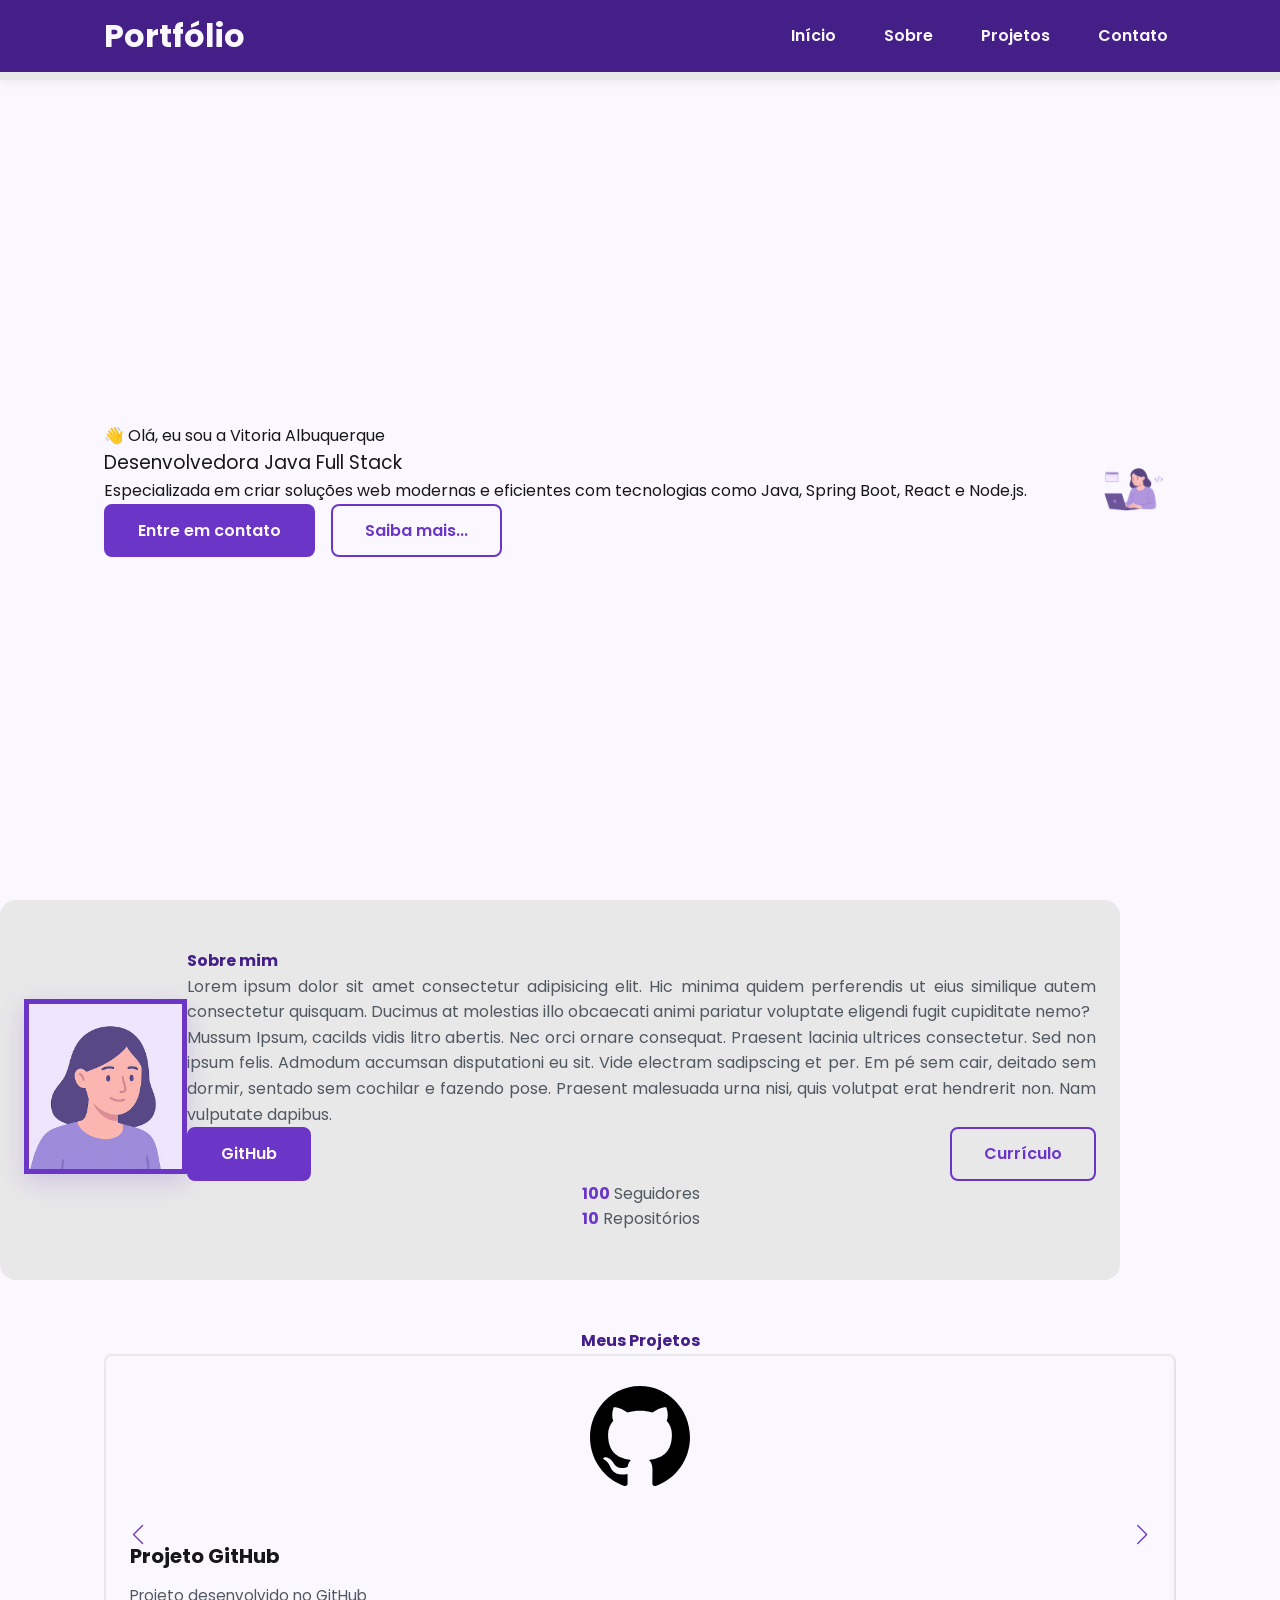
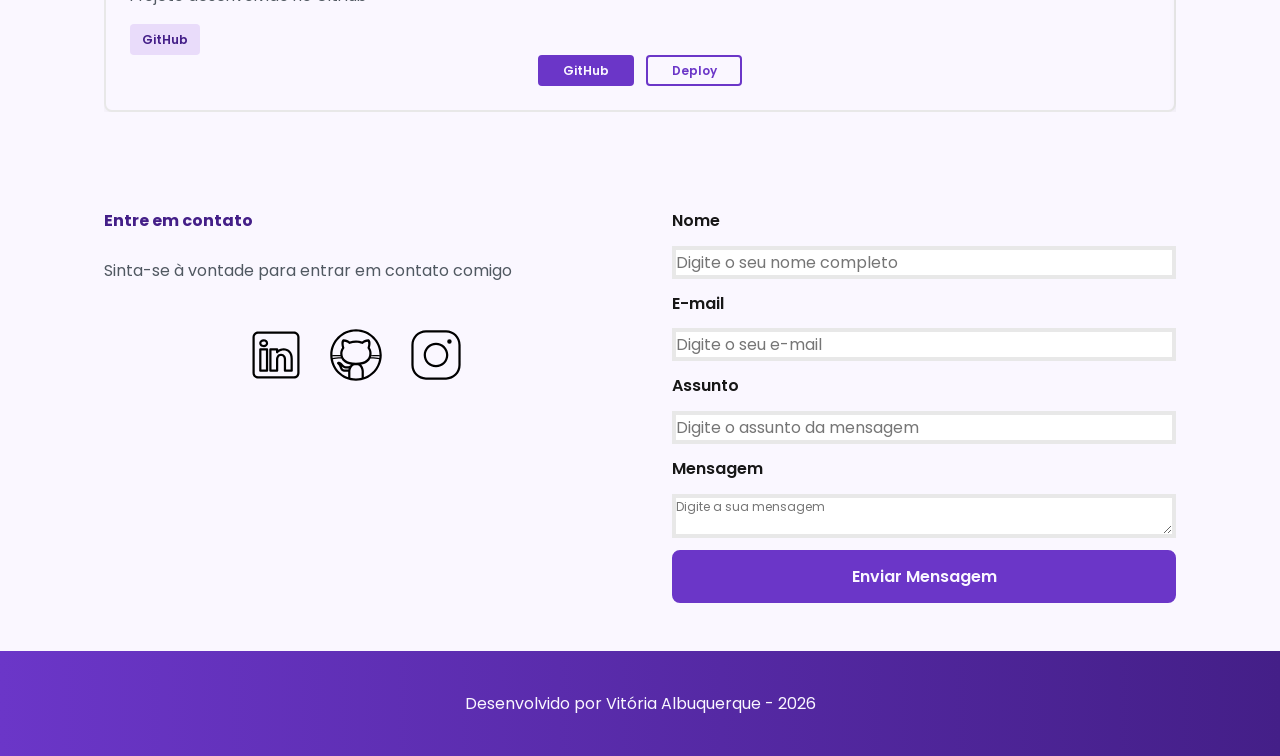
==== index.html @ df2fd528 "feat: estilização na pagina styles.css" ====
<!DOCTYPE html>
<html lang="pt-br">
<head>

<link rel="stylesheet" href="assets/css/styles.css">

<meta charset="UTF-8">
<meta name="viewport" content="width=device-width, initial-scale=1.0">

<meta name="author" content="Vitoria Albuquerque">
<meta name="description" content="Portfólio Pessoal de Vitoria Albuquerque, desenvolvedora Java Full Stack focada em construir soluções web modernas e eficientes. Conheça meus projetos e entre em contato.">
<meta name="robots" content="index, follow">

<!-- Fontes do Google - Poppins -->
<link rel="preconnect" href="https://fonts.googleapis.com">
<link rel="preconnect" href="https://fonts.gstatic.com" crossorigin>
<link href="https://fonts.googleapis.com/css2?family=Poppins:wght@400;500;600;700&display=swap" rel="stylesheet">

<!-- CSS do Swiper (Carrossel) -->
<link rel="stylesheet" href="https://cdn.jsdelivr.net/npm/swiper@11/swiper-bundle.min.css" />

<!-- Estilos CSS do Projeto -->
<link rel="stylesheet" href="./assets/css/styles.css">

<link rel="icon" type="image/svg+xml" href="./assets/img/favicon.svg">
<title>Portfólio da Vitoria</title>
</head>
<body>

<!-- Cabeçalho da página -->
<header class="menu-container">
<div class="menu-content">
<!-- Título do cabeçalho -->
<a href="index.html" id="titulo">Portfólio</a>

<!-- Menu de Navegação -->
<nav>
<ul class="menu-list">
<li><a href="#hero">Início</a></li>
<li><a href="#about">Sobre</a></li>
<li><a href="#projects">Projetos</a></li>
<li><a href="#contact">Contato</a></li>
</ul>
</nav>
</div>
</header>
<!-- Fontes do Google -->
<link rel="preconnect" href="https://fonts.googleapis.com">
<link rel="preconnect" href="https://fonts.gstatic.com" crossorigin>
<!-- Fonte do Google - Poppins -->
<link href="https://fonts.googleapis.com/css2?family=Poppins&display=swap" rel="stylesheet">
<!-- Seção principal da página -->
<main>

<!-- Seção Hero -->
<section id="hero" class="section-container hero-container">
<article>
<span>👋 Olá, eu sou a Vitoria Albuquerque</span>
<h1>Desenvolvedora Java Full Stack</h1>
<p>Especializada em criar soluções web modernas e eficientes com tecnologias como Java, Spring Boot, React e Node.js.</p>
<div class="buttons-container">
<a href="#contact" class="botao">Entre em contato</a>
<a href="#about" class="botao-outline">Saiba mais...</a>
</div>
</article>

<figure class="hero-image">
<img src="./assets/img/foto_dev_woman.svg" width="300px" alt="Foto do autor do site" class="float-animation">
</figure>
</section>

<!-- Seção Sobre mim -->
<section id="about" class="section-container about-container">
<figure class="about-image">
<img src="./assets/img/avatar_dev_woman.svg" width="300px" alt="Foto Perfil do autor do site">
</figure>

<article class="about-content">
<h2>Sobre mim</h2>
<p>
Lorem ipsum dolor sit amet consectetur adipisicing elit. Hic minima quidem perferendis
ut eius similique autem consectetur quisquam. Ducimus at molestias illo obcaecati animi pariatur
voluptate eligendi fugit cupiditate nemo?
</p>
<p>
Mussum Ipsum, cacilds vidis litro abertis. Nec orci ornare consequat. Praesent lacinia
ultrices consectetur. Sed non ipsum felis. Admodum accumsan disputationi eu sit.
Vide electram sadipscing et per. Em pé sem cair, deitado sem dormir,
sentado sem cochilar e fazendo pose. Praesent malesuada urna nisi,
quis volutpat erat hendrerit non. Nam vulputate dapibus.
</p>

<!-- Links (GitHub + Curriculo) e Dados do GitHub -->
<div class="about-buttons-data">
<div class="buttons-container">
<a href="https://github.com/vitoriaalbuquerqueee" target="_blank" class="botao">GitHub</a>
<a href="#" target="_blank" class="botao-outline">Currículo</a>
</div>

<div class="data-container">
<div class="data-item">
<span class="data-number">100</span>
<span class="data-label">Seguidores</span>
</div>
<div class="data-item">
<span class="data-number">10</span>
<span class="data-label">Repositórios</span>
</div>
</div>
</div>
</article>
</section>

<!-- Seção de Projetos -->
<section id="projects" class="section-container projects-container">
<h2>Meus Projetos</h2>

<!-- Swiper Container -->
<div class="swiper projects-swiper">
<div class="swiper-wrapper">

<!-- Card 1 -->
<div class="swiper-slide">
<article class="project-card">
<figure class="project-image">
<img src="./assets/icons/languages/github.svg" width="100px" alt="Ícone do GitHub">
</figure>

<div class="project-content">
<h3>Projeto GitHub</h3>
<p>Projeto desenvolvido no GitHub</p>

<div class="project-tags">
<span class="tag">GitHub</span>
</div>

<div class="project-buttons">
<a href="#" target="_blank" class="botao botao-sm">GitHub</a>
<a href="#" target="_blank" class="botao-outline botao-sm">Deploy</a>
</div>
</div>
</article>
</div>

<!-- Card 2 -->
<div class="swiper-slide">
<article class="project-card">
<figure class="project-image">
<img src="./assets/icons/languages/github.svg" width="100px" alt="Ícone do GitHub">
</figure>

<div class="project-content">
<h3>Projeto GitHub</h3>
<p>Projeto desenvolvido no GitHub</p>

<div class="project-tags">
<span class="tag">GitHub</span>
</div>

<div class="project-buttons">
<a href="#" target="_blank" class="botao botao-sm">GitHub</a>
<a href="#" target="_blank" class="botao-outline botao-sm">Deploy</a>
</div>
</div>
</article>
</div>

<!-- Card 3 -->
<div class="swiper-slide">
<article class="project-card">
<figure class="project-image">
<img src="./assets/icons/languages/github.svg" width="100px" alt="Ícone do GitHub">
</figure>

<div class="project-content">
<h3>Projeto GitHub</h3>
<p>Projeto desenvolvido no GitHub</p>

<div class="project-tags">
<span class="tag">GitHub</span>
</div>

<div class="project-buttons">
<a href="#" target="_blank" class="botao botao-sm">GitHub</a>
<a href="#" target="_blank" class="botao-outline botao-sm">Deploy</a>
</div>
</div>
</article>
</div>

</div>

<!-- Botões de Navegação do Swiper -->
<div class="swiper-button-next"></div>
<div class="swiper-button-prev"></div>

<!-- Paginação -->
<div class="swiper-pagination"></div>
</div>
</section>

<!-- Seção de Contatos -->
<section id="contact" class="section-container contact-container">
<article class="contact-info">
<h2>Entre em contato</h2>
<p>Sinta-se à vontade para entrar em contato comigo</p>

<!-- Links para as Redes Sociais -->
<div class="social-container">
<a href="https://linkedin.com/in/vitória-albuquerque" target="_blank" class="social-icon" aria-label="LinkedIn">
<img src="./assets/icons/social/linkedin.svg" alt="Link para o LinkedIn">
</a>
<a href="https://github.com/vitoriaalbuquerqueee" target="_blank" class="social-icon" aria-label="GitHub">
<img src="./assets/icons/social/github.svg" alt="Link para o GitHub">
</a>
<a href="https://instagram.com/vitoriaalbuqueerque" target="_blank" class="social-icon" aria-label="Instagram">
<img src="./assets/icons/social/instagram.svg" alt="Link para o Instagram">
</a>
</div>
</article>

<!-- Formulário de Contato -->
<form id="formulario">
<label for="nome">Nome</label>
<input id="nome" name="nome" type="text" placeholder="Digite o seu nome completo">
<span id="erro-nome"></span>

<label for="email">E-mail</label>
<input id="email" name="email" type="text" placeholder="Digite o seu e-mail">
<span id="erro-email"></span>

<label for="assunto">Assunto</label>
<input id="assunto" name="assunto" type="text" placeholder="Digite o assunto da mensagem">
<span id="erro-assunto"></span>

<label for="mensagem">Mensagem</label>
<textarea id="mensagem" name="mensagem" placeholder="Digite a sua mensagem"></textarea>
<span id="erro-mensagem"></span>

<button class="botao" type="submit">Enviar Mensagem</button>
</form>
</section>



</main>

<!-- Rodapé da página -->
<footer>
    <p>Desenvolvido por Vitória Albuquerque - 2026</p>
</footer>

<!-- JS do Swiper -->
<script src="https://cdn.jsdelivr.net/npm/swiper@11/swiper-bundle.min.js"></script>
<script src="./assets/js/script.js"></script>
</body>
</html>
---- assets/css/styles.css ----
* {
    margin: 0;
    padding: 0;
    box-sizing: border-box;
    font-family: 'Poppins', sans-serif;
    font-weight: 400;
    text-decoration: none;
    outline: none;
}

/* Variáveis Globais */
:root {
    /* Paleta de Cores - Purple */
    --purple-50: #f4eaff;
    --purple-100: #e9dcfa;
    --purple-200: #cdb3f0;
    --purple-300: #b186e5;
    --purple-400: #9460db;
    --purple-500: #6b36c8;
    --purple-600: #5b2ca0;
    --purple-700: #4c2177;
    --purple-800: #441f88;
    --purple-900: #2a0e4d;
    --purple-950: #1a0730;

    /* Cores Neutras */
    --gray-200: #e8e8e8;
    --gray-400: #505861;
    --black: #171717;
    --white: #FAF7FF;

    /* Cores de Estado */
    --error: #e63946;

    /* Sombras */
    --shadow-sm: 0 0.25rem 0.5rem rgba(0, 0, 0, 0.05);
    --shadow-md: 0 0.25rem 0.75rem rgba(107, 54, 200, 0.3);
    --shadow-lg: 0 0.5rem 1.5rem rgba(107, 54, 200, 0.2);

    /* Espaçamentos */
    --spacing-xs: 0.5rem;
    --spacing-sm: 1rem;
    --spacing-md: 1.5rem;
    --spacing-lg: 2rem;
    --spacing-xl: 3rem;
    --spacing-2xl: 4rem;

    /* Tamanhos de Fonte */
    --text-sm: 0.75rem;
    --text-base: 1rem;
    --text-lg: 1.25rem;
    --text-xl: 1.5rem;
    --text-2xl: 2rem;
    --text-3xl: 2.5rem;

    /* Border Radius */
    --radius-sm: 0.25rem;
    --radius-md: 0.5rem;
    --radius-lg: 1rem;
    --radius-xl: 2rem;
    --radius-full: 50%;

    /* Animação Padrão */
    --transition-default: all 0.3s ease;
}

html {
    scroll-behavior: smooth;
}

body {
    display: flex;
    flex-direction: column;
    min-height: 100vh;
    background-color: var(--white);
    line-height: 1.6;
    color: var(--black);
}

main {
    flex: 1;
}

/* Seções - Base Comum */
.section-container {
    max-width: 70rem;
    margin: 0 auto;
    padding: var(--spacing-xl) var(--spacing-md);
    scroll-margin-top: 6rem;
}

/* Botões */
.buttons-container {
    display: flex;
    gap: var(--spacing-sm);
}

.botao,
.botao-outline {
    display: inline-block;
    padding: 0.75rem 2rem;
    border: 0.15rem solid transparent;
    border-radius: var(--radius-md);
    font-size: var(--text-base);
    font-weight: 600;
    text-align: center;
    cursor: pointer;
    transition: var(--transition-default);
}

.botao {
    border-color: var(--purple-500);
    background-color: var(--purple-500);
    color: var(--white);
}

.botao:hover {
    border-color: var(--purple-800);
    background-color: var(--purple-800);
    box-shadow: var(--shadow-md);
    transform: translateY(-0.25rem);
}

.botao-outline {
    border-color: var(--purple-500);
    background-color: transparent;
    color: var(--purple-500);
}

.botao-outline:hover {
    border-color: var(--purple-500);
    background-color: var(--purple-500);
    color: var(--white);
    transform: translateY(-0.25rem);
}

/* Botões pequenos - Card Projetos */
.botao.botao-sm,
.botao-outline.botao-sm {
    min-width: 6rem;
    padding: 0.25rem var(--spacing-sm);
    border-width: 0.125rem;
    border-radius: 0.25rem;
    font-size: var(--text-sm);
}

/* Seção Header - Cabeçalho e Menu */
header {
    position: sticky;
    top: 0;
    z-index: 1000;
    width: 100%;
    height: 5rem;
    border-bottom: var(--spacing-xs) solid var(--gray-200);
    box-shadow: var(--shadow-sm);
    background-color: var(--purple-800);
}

header a {
    font-weight: 600;
    color: var(--white);
    transition: color 0.3s ease;
}

header a:hover {
    color: var(--purple-100);
}

#titulo {
    font-size: var(--text-2xl);
    font-weight: 700;
}

.menu-content {
    display: flex;
    justify-content: space-between;
    align-items: center;
    max-width: 70rem;
    height: 100%;
    margin: 0 auto;
    padding: 0 var(--spacing-md);
}
.menu-list {
  display: flex;
   gap: var(--spacing-lg);
   list-style: none;

}
 
.menu-list li a {
    padding: var(--spacing-xs);
}

.hero-container {
   display: flex;
   align-items: center;
   gap: var(--spacing-2xl);
   min-height: calc(100vh - 5rem);
}

.hero-content span {
font-size: var(--text-x1);
font-weight: 700;

}

hero-content h1 {
    font-size: var(--text-3xl);
    font-weight: 700;
   
}
 
.hero-content p,
.about-content p,
.contact-info p {
    font-size: var(--text-base);
    color: var(--gray-400);
} 
    
.hero-image {
   display: flex;
   flex: 1;
   justify-content: center;

}

.hero-image img {
   width: 100%;
    max-width: 100%;
    border-radius: var(--radius-x1);
   
}  

/* Animacao Flutuante */
@keyframes float {
    0% {
        transform: translateY(0);
    }
    50% {
        transform: translateY(-1.25rem);
    }
    100% {
        transform: translateY(0);
    }
}
.about-container {
   display: flex;
   align-items: center;
   gap: var(--spacing-2x1) auto;
   margin: var(--spacing-2x1) auto;
   border-radius: var(--radius-lg);
   background-color: var(--gray-200);

}
.about-image img {
    width: 100%;
    border: 0.35rem solid var(--purple-500);
    border-radius: var(radius-full);
    box-shadow: var(--shadow-lg)

}
.about-content h2,
.projects-container h2,
.contact-info h2{
    margin-bottom: var(--spancing-md);
    font-size: var(--tyext-3x1);
    font-weight: 700;
    color: var(--purple-800);
}

.about-content p {
    margin-bottom: var(--spacinc-sm);
    text-align: justify;
}

.about-buttons-data .botao {
    margin-right: auto;

}

.data-container {
    display: flex;
    flex-direction: column;
    align-items: center;
}

.data-number {
    font-size: var(--text-x1);
    font-weight: 700;
    text-align: center;
    color: var(--purple-500);

}

.data-label {
    font-size: var(--text-base);
    text-align: center;
    color: var(--gray-400);

}


.float {
    animation: float 3s ease-in-out infinite;
}

.projects-container {
scroll-margin-top: 3rem;
margin-top: var(--spacing-2xl) auto;
text-align: center;

}

.projects-swiper {
  position: relative;
  width: 100%;
  padding: var(--spacing-sm) var(--spacing-x1);
  overflow: hidden;
}

.project-card {
   display: flex;
   flex-direction: column;
   width: 100%;
   height: 100%;
   border: 0.15rem solid var(--gray-200);
   border-radius: var(--radius-md);
   background-color: var(--white);
   box-shadow: var(--shadow-sm);
   overflow: hidden;
   transition: var(--transition-default);

}

.project-card:hover {
   box-shadow: var(--shadow-lg);
}

.project-image {
   display: flex;
   align-items: center;
   justify-content: center;
   width: 100%;
   height: 10rem;
   background-color: linear-gradient(135deg, var(--purple-50) 0%, var(--purple-400));

}


project-image img {
   width: 75%;
   height: 75%;
   max-width: 7rem;
   max-height: 7rem;
   object-fit: contain;
   transition: transform 0.3s ease;

}

.project-content {
   display: flex;
   flex: 1;
   flex-direction: column;
   padding: var(--spacing-md);
   text-align: left;

}

.project-content h3 {
  margin-bottom: 0.75rem;
  font-size: var(--text-lg);
  font-weight: 700;
}

.project-content p {
   flex: 1;
  margin-bottom: var(--spacing-sm);
  font-size: 0.95rem;
  color: var(--gray-400);
}

.project-tags {
   display: flex;
   flex-wrap: wrap;  
   gap: var(--spacing-xs);

}

.tag {
   padding: 0.375rem 0.75rem;
   border-radius: var(--radius-sm);
   background-color: var(--purple-100);
   font-size: var(--text-sm);
   font-weight: 600;
   color: var(--purple-800);
}

.project-buttons {
   display: flex;
   justify-content: center;
   align-items: center;
   gap: 0.75rem;
   margin-top: var (--spacing-sm);

}

.contact-container {
   display: grid;
   grid-template-columns: 1fr 1fr;
   gap: var(--spacing-2xl);
}
.contact-info h2 {
   margin-bottom: var(--spacing-md);
}
.contact-info p {
   margin-bottom: var(--spacing-lg);
}
 
.swiper-wrapper {
    align-items: stretch;

}
.swiper-slide {
    display: flex;
    height: auto;
}

/* Botoes Do Swiper (Navegacao) */
.swiper-button-next,
.swiper-button-prev {
    width: 3rem;
    height: 3rem;
}

.swiper-button-next:after,
.swiper-button-prev:after {
    font-size: var(--text-lg);
    color: var(--purple-500);

}

.swiper-button-next:houver:after,
.swiper-button-prev:after {
    color: var(--purple-800);

}

/* Indicadores de paginacao */
.swiper-pagination-bullet-active {
    width: var(--spacing-lg);
    border-radius: var(--radius-sm);
    background-color: var(--purple-500);
}

.social-container {
   display: flex;
   justify-content: center;
   gap: var(--spacing-x1);

}

.social-icon {
   width: 5rem;
   height: 5rem;
   padding: 0.75rem;
   border-radius: var(--radius-md);
   transition: var(--transition-default);
}
.social-icon img {
   width: 100%;
   filter: brightness(0) saturate(100%);
   transition: filter 0.3s ease;
}
.social-icon:hover img {
   filter: brightness(0)
           saturate(100%)
           invert(42%)
           sepia(93%)
           saturate(1352%)
           hue-rotate(243deg)
           brightness(79%)
           contrast(91%)
}

/* Formulario */
 form {
   display: flex;
   flex-direction: column;
   gap: 0.75rem;
}


 form label {
   font-size: var(--text-base);
   font-weight: 600;


   }

 form input,
 form textarea{
   width: 100%;
   padding: 0.5rem var (--spacinc-sm);
   border: 0.25rem solid var(--gray-200);
   border-radius: var(var(--radius-md));
   font-family: inherit;
   font-size: var(--text-base);
   transition: border-color 0.3s ease;
 }

 form input:focus,
 form textarea:focus {
    border-color: var(--purple-500);
    outline: none;

 }

 form textarea {
    min-height: -0.75rem;
    font-size: var(--text-sm);
    color: var(--error);
   
 }
 form span {
    margin-top: -0.75rem;
    font-size: var(--text-sm);
    color: var(--error);

 }

 footer {
    padding: 2.5rem;
    background: linear-gradient(to right, var(--purple-500), var(--purple-800));
    font-weight: 600;
    text-align: center;
    color: var(--white);
 }
---- assets/css/styles.css ----
* {
    margin: 0;
    padding: 0;
    box-sizing: border-box;
    font-family: 'Poppins', sans-serif;
    font-weight: 400;
    text-decoration: none;
    outline: none;
}

/* Variáveis Globais */
:root {
    /* Paleta de Cores - Purple */
    --purple-50: #f4eaff;
    --purple-100: #e9dcfa;
    --purple-200: #cdb3f0;
    --purple-300: #b186e5;
    --purple-400: #9460db;
    --purple-500: #6b36c8;
    --purple-600: #5b2ca0;
    --purple-700: #4c2177;
    --purple-800: #441f88;
    --purple-900: #2a0e4d;
    --purple-950: #1a0730;

    /* Cores Neutras */
    --gray-200: #e8e8e8;
    --gray-400: #505861;
    --black: #171717;
    --white: #FAF7FF;

    /* Cores de Estado */
    --error: #e63946;

    /* Sombras */
    --shadow-sm: 0 0.25rem 0.5rem rgba(0, 0, 0, 0.05);
    --shadow-md: 0 0.25rem 0.75rem rgba(107, 54, 200, 0.3);
    --shadow-lg: 0 0.5rem 1.5rem rgba(107, 54, 200, 0.2);

    /* Espaçamentos */
    --spacing-xs: 0.5rem;
    --spacing-sm: 1rem;
    --spacing-md: 1.5rem;
    --spacing-lg: 2rem;
    --spacing-xl: 3rem;
    --spacing-2xl: 4rem;

    /* Tamanhos de Fonte */
    --text-sm: 0.75rem;
    --text-base: 1rem;
    --text-lg: 1.25rem;
    --text-xl: 1.5rem;
    --text-2xl: 2rem;
    --text-3xl: 2.5rem;

    /* Border Radius */
    --radius-sm: 0.25rem;
    --radius-md: 0.5rem;
    --radius-lg: 1rem;
    --radius-xl: 2rem;
    --radius-full: 50%;

    /* Animação Padrão */
    --transition-default: all 0.3s ease;
}

html {
    scroll-behavior: smooth;
}

body {
    display: flex;
    flex-direction: column;
    min-height: 100vh;
    background-color: var(--white);
    line-height: 1.6;
    color: var(--black);
}

main {
    flex: 1;
}

/* Seções - Base Comum */
.section-container {
    max-width: 70rem;
    margin: 0 auto;
    padding: var(--spacing-xl) var(--spacing-md);
    scroll-margin-top: 6rem;
}

/* Botões */
.buttons-container {
    display: flex;
    gap: var(--spacing-sm);
}

.botao,
.botao-outline {
    display: inline-block;
    padding: 0.75rem 2rem;
    border: 0.15rem solid transparent;
    border-radius: var(--radius-md);
    font-size: var(--text-base);
    font-weight: 600;
    text-align: center;
    cursor: pointer;
    transition: var(--transition-default);
}

.botao {
    border-color: var(--purple-500);
    background-color: var(--purple-500);
    color: var(--white);
}

.botao:hover {
    border-color: var(--purple-800);
    background-color: var(--purple-800);
    box-shadow: var(--shadow-md);
    transform: translateY(-0.25rem);
}

.botao-outline {
    border-color: var(--purple-500);
    background-color: transparent;
    color: var(--purple-500);
}

.botao-outline:hover {
    border-color: var(--purple-500);
    background-color: var(--purple-500);
    color: var(--white);
    transform: translateY(-0.25rem);
}

/* Botões pequenos - Card Projetos */
.botao.botao-sm,
.botao-outline.botao-sm {
    min-width: 6rem;
    padding: 0.25rem var(--spacing-sm);
    border-width: 0.125rem;
    border-radius: 0.25rem;
    font-size: var(--text-sm);
}

/* Seção Header - Cabeçalho e Menu */
header {
    position: sticky;
    top: 0;
    z-index: 1000;
    width: 100%;
    height: 5rem;
    border-bottom: var(--spacing-xs) solid var(--gray-200);
    box-shadow: var(--shadow-sm);
    background-color: var(--purple-800);
}

header a {
    font-weight: 600;
    color: var(--white);
    transition: color 0.3s ease;
}

header a:hover {
    color: var(--purple-100);
}

#titulo {
    font-size: var(--text-2xl);
    font-weight: 700;
}

.menu-content {
    display: flex;
    justify-content: space-between;
    align-items: center;
    max-width: 70rem;
    height: 100%;
    margin: 0 auto;
    padding: 0 var(--spacing-md);
}
.menu-list {
  display: flex;
   gap: var(--spacing-lg);
   list-style: none;

}
 
.menu-list li a {
    padding: var(--spacing-xs);
}

.hero-container {
   display: flex;
   align-items: center;
   gap: var(--spacing-2xl);
   min-height: calc(100vh - 5rem);
}

.hero-content span {
font-size: var(--text-x1);
font-weight: 700;

}

hero-content h1 {
    font-size: var(--text-3xl);
    font-weight: 700;
   
}
 
.hero-content p,
.about-content p,
.contact-info p {
    font-size: var(--text-base);
    color: var(--gray-400);
} 
    
.hero-image {
   display: flex;
   flex: 1;
   justify-content: center;

}

.hero-image img {
   width: 100%;
    max-width: 100%;
    border-radius: var(--radius-x1);
   
}  

/* Animacao Flutuante */
@keyframes float {
    0% {
        transform: translateY(0);
    }
    50% {
        transform: translateY(-1.25rem);
    }
    100% {
        transform: translateY(0);
    }
}
.about-container {
   display: flex;
   align-items: center;
   gap: var(--spacing-2x1) auto;
   margin: var(--spacing-2x1) auto;
   border-radius: var(--radius-lg);
   background-color: var(--gray-200);

}
.about-image img {
    width: 100%;
    border: 0.35rem solid var(--purple-500);
    border-radius: var(radius-full);
    box-shadow: var(--shadow-lg)

}
.about-content h2,
.projects-container h2,
.contact-info h2{
    margin-bottom: var(--spancing-md);
    font-size: var(--tyext-3x1);
    font-weight: 700;
    color: var(--purple-800);
}

.about-content p {
    margin-bottom: var(--spacinc-sm);
    text-align: justify;
}

.about-buttons-data .botao {
    margin-right: auto;

}

.data-container {
    display: flex;
    flex-direction: column;
    align-items: center;
}

.data-number {
    font-size: var(--text-x1);
    font-weight: 700;
    text-align: center;
    color: var(--purple-500);

}

.data-label {
    font-size: var(--text-base);
    text-align: center;
    color: var(--gray-400);

}


.float {
    animation: float 3s ease-in-out infinite;
}

.projects-container {
scroll-margin-top: 3rem;
margin-top: var(--spacing-2xl) auto;
text-align: center;

}

.projects-swiper {
  position: relative;
  width: 100%;
  padding: var(--spacing-sm) var(--spacing-x1);
  overflow: hidden;
}

.project-card {
   display: flex;
   flex-direction: column;
   width: 100%;
   height: 100%;
   border: 0.15rem solid var(--gray-200);
   border-radius: var(--radius-md);
   background-color: var(--white);
   box-shadow: var(--shadow-sm);
   overflow: hidden;
   transition: var(--transition-default);

}

.project-card:hover {
   box-shadow: var(--shadow-lg);
}

.project-image {
   display: flex;
   align-items: center;
   justify-content: center;
   width: 100%;
   height: 10rem;
   background-color: linear-gradient(135deg, var(--purple-50) 0%, var(--purple-400));

}


project-image img {
   width: 75%;
   height: 75%;
   max-width: 7rem;
   max-height: 7rem;
   object-fit: contain;
   transition: transform 0.3s ease;

}

.project-content {
   display: flex;
   flex: 1;
   flex-direction: column;
   padding: var(--spacing-md);
   text-align: left;

}

.project-content h3 {
  margin-bottom: 0.75rem;
  font-size: var(--text-lg);
  font-weight: 700;
}

.project-content p {
   flex: 1;
  margin-bottom: var(--spacing-sm);
  font-size: 0.95rem;
  color: var(--gray-400);
}

.project-tags {
   display: flex;
   flex-wrap: wrap;  
   gap: var(--spacing-xs);

}

.tag {
   padding: 0.375rem 0.75rem;
   border-radius: var(--radius-sm);
   background-color: var(--purple-100);
   font-size: var(--text-sm);
   font-weight: 600;
   color: var(--purple-800);
}

.project-buttons {
   display: flex;
   justify-content: center;
   align-items: center;
   gap: 0.75rem;
   margin-top: var (--spacing-sm);

}

.contact-container {
   display: grid;
   grid-template-columns: 1fr 1fr;
   gap: var(--spacing-2xl);
}
.contact-info h2 {
   margin-bottom: var(--spacing-md);
}
.contact-info p {
   margin-bottom: var(--spacing-lg);
}
 
.swiper-wrapper {
    align-items: stretch;

}
.swiper-slide {
    display: flex;
    height: auto;
}

/* Botoes Do Swiper (Navegacao) */
.swiper-button-next,
.swiper-button-prev {
    width: 3rem;
    height: 3rem;
}

.swiper-button-next:after,
.swiper-button-prev:after {
    font-size: var(--text-lg);
    color: var(--purple-500);

}

.swiper-button-next:houver:after,
.swiper-button-prev:after {
    color: var(--purple-800);

}

/* Indicadores de paginacao */
.swiper-pagination-bullet-active {
    width: var(--spacing-lg);
    border-radius: var(--radius-sm);
    background-color: var(--purple-500);
}

.social-container {
   display: flex;
   justify-content: center;
   gap: var(--spacing-x1);

}

.social-icon {
   width: 5rem;
   height: 5rem;
   padding: 0.75rem;
   border-radius: var(--radius-md);
   transition: var(--transition-default);
}
.social-icon img {
   width: 100%;
   filter: brightness(0) saturate(100%);
   transition: filter 0.3s ease;
}
.social-icon:hover img {
   filter: brightness(0)
           saturate(100%)
           invert(42%)
           sepia(93%)
           saturate(1352%)
           hue-rotate(243deg)
           brightness(79%)
           contrast(91%)
}

/* Formulario */
 form {
   display: flex;
   flex-direction: column;
   gap: 0.75rem;
}


 form label {
   font-size: var(--text-base);
   font-weight: 600;


   }

 form input,
 form textarea{
   width: 100%;
   padding: 0.5rem var (--spacinc-sm);
   border: 0.25rem solid var(--gray-200);
   border-radius: var(var(--radius-md));
   font-family: inherit;
   font-size: var(--text-base);
   transition: border-color 0.3s ease;
 }

 form input:focus,
 form textarea:focus {
    border-color: var(--purple-500);
    outline: none;

 }

 form textarea {
    min-height: -0.75rem;
    font-size: var(--text-sm);
    color: var(--error);
   
 }
 form span {
    margin-top: -0.75rem;
    font-size: var(--text-sm);
    color: var(--error);

 }

 footer {
    padding: 2.5rem;
    background: linear-gradient(to right, var(--purple-500), var(--purple-800));
    font-weight: 600;
    text-align: center;
    color: var(--white);
 }
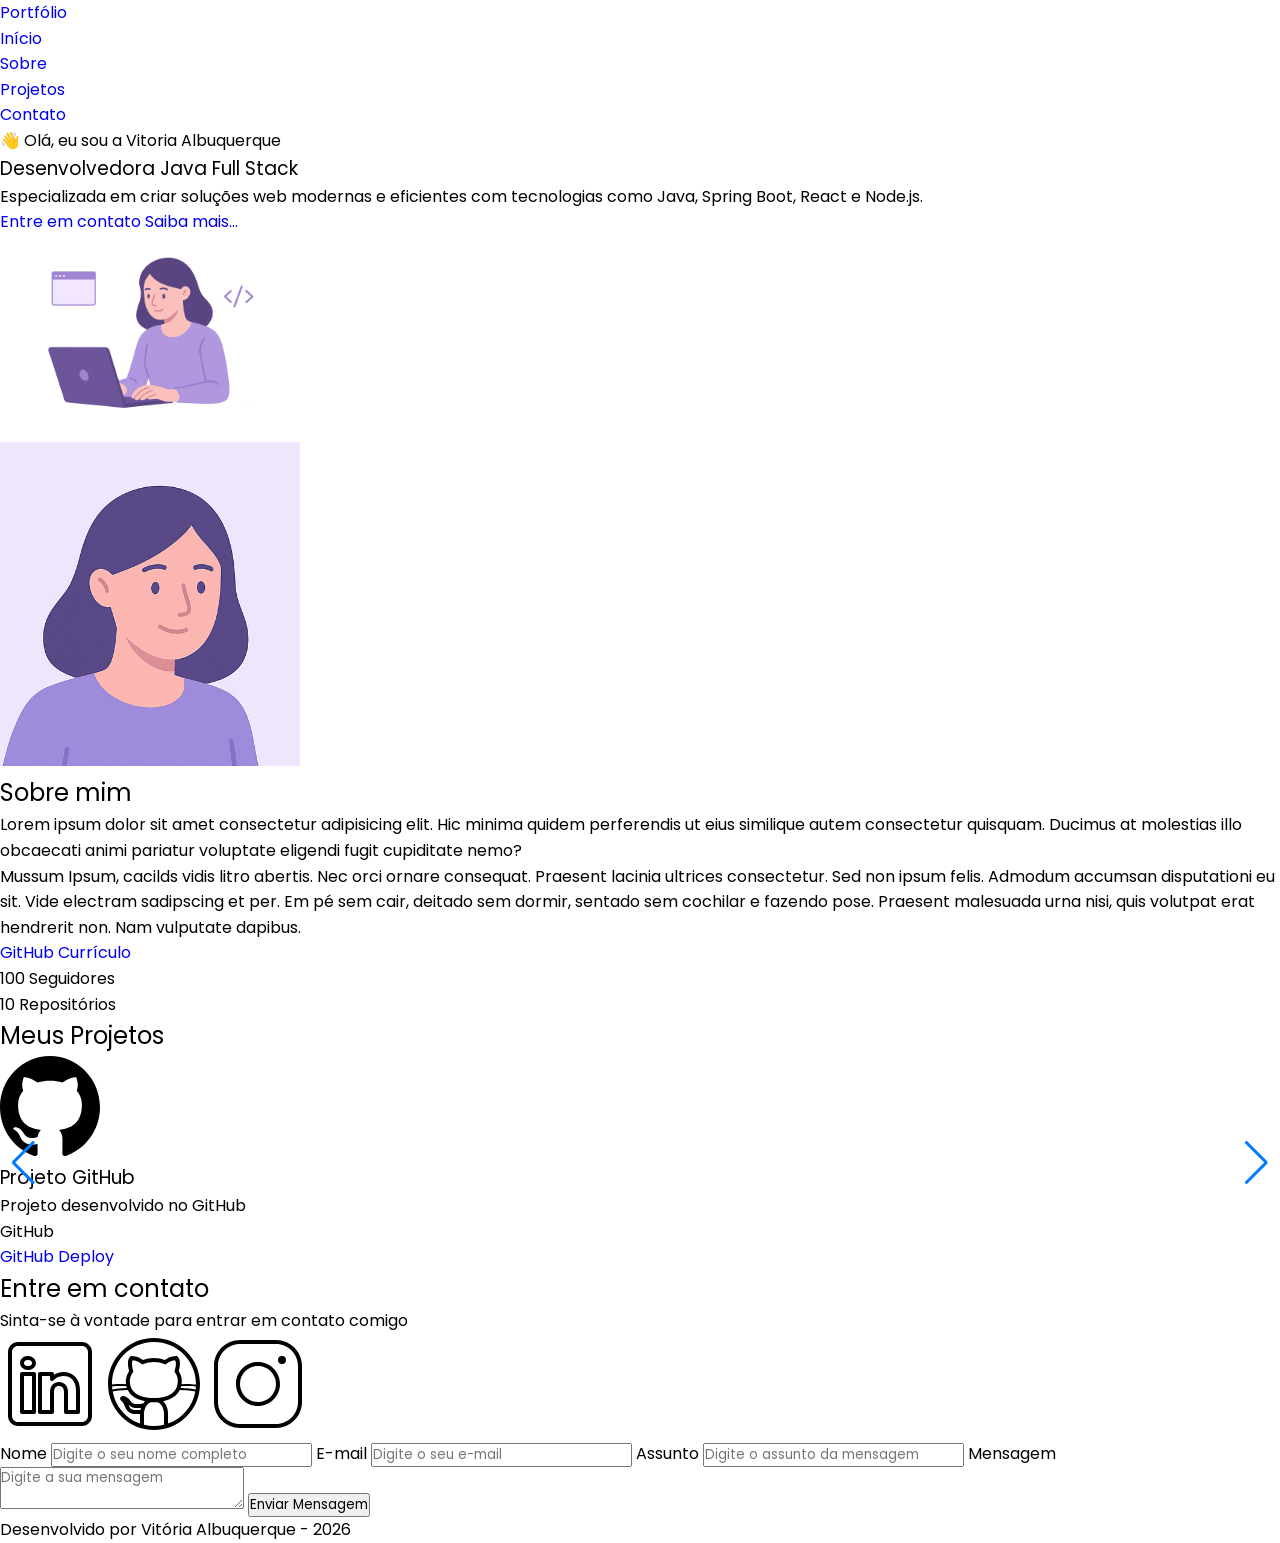
==== commit 6f60d8d7: "Merge pull request #4 from vitoriaalbuquerqueee/01_html 01 html" ====
--- a/index.html
+++ b/index.html
@@ -2,256 +2,249 @@
 <html lang="pt-br">
 <head>
 
-<link rel="stylesheet" href="assets/css/styles.css">
-
-<meta charset="UTF-8">
-<meta name="viewport" content="width=device-width, initial-scale=1.0">
-
-<meta name="author" content="Vitoria Albuquerque">
-<meta name="description" content="Portfólio Pessoal de Vitoria Albuquerque, desenvolvedora Java Full Stack focada em construir soluções web modernas e eficientes. Conheça meus projetos e entre em contato.">
-<meta name="robots" content="index, follow">
-
-<!-- Fontes do Google - Poppins -->
-<link rel="preconnect" href="https://fonts.googleapis.com">
-<link rel="preconnect" href="https://fonts.gstatic.com" crossorigin>
-<link href="https://fonts.googleapis.com/css2?family=Poppins:wght@400;500;600;700&display=swap" rel="stylesheet">
-
-<!-- CSS do Swiper (Carrossel) -->
-<link rel="stylesheet" href="https://cdn.jsdelivr.net/npm/swiper@11/swiper-bundle.min.css" />
-
-<!-- Estilos CSS do Projeto -->
-<link rel="stylesheet" href="./assets/css/styles.css">
-
-<link rel="icon" type="image/svg+xml" href="./assets/img/favicon.svg">
-<title>Portfólio da Vitoria</title>
+  <link rel="stylesheet" href="assets/css/styles.css">
+  
+    <meta charset="UTF-8">
+    <meta name="viewport" content="width=device-width, initial-scale=1.0">
+
+    <meta name="author" content="Vitoria Albuquerque">
+    <meta name="description" content="Portfólio Pessoal de Vitoria Albuquerque, desenvolvedora Java Full Stack focada em construir soluções web modernas e eficientes. Conheça meus projetos e entre em contato.">
+    <meta name="robots" content="index, follow">
+
+    <!-- Fontes do Google - Poppins -->
+    <link rel="preconnect" href="https://fonts.googleapis.com">
+    <link rel="preconnect" href="https://fonts.gstatic.com" crossorigin>
+    <link href="https://fonts.googleapis.com/css2?family=Poppins:wght@400;500;600;700&display=swap" rel="stylesheet">
+
+    <!-- CSS do Swiper (Carrossel) -->
+    <link rel="stylesheet" href="https://cdn.jsdelivr.net/npm/swiper@11/swiper-bundle.min.css" />
+
+    <!-- Estilos CSS do Projeto -->
+    <link rel="stylesheet" href="./assets/css/styles.css">
+
+    <link rel="icon" type="image/svg+xml" href="./assets/img/favicon.svg">
+    <title>Portfólio da Vitoria</title>
 </head>
 <body>
 
-<!-- Cabeçalho da página -->
-<header class="menu-container">
-<div class="menu-content">
-<!-- Título do cabeçalho -->
-<a href="index.html" id="titulo">Portfólio</a>
-
-<!-- Menu de Navegação -->
-<nav>
-<ul class="menu-list">
-<li><a href="#hero">Início</a></li>
-<li><a href="#about">Sobre</a></li>
-<li><a href="#projects">Projetos</a></li>
-<li><a href="#contact">Contato</a></li>
-</ul>
-</nav>
-</div>
-</header>
-<!-- Fontes do Google -->
-<link rel="preconnect" href="https://fonts.googleapis.com">
-<link rel="preconnect" href="https://fonts.gstatic.com" crossorigin>
-<!-- Fonte do Google - Poppins -->
-<link href="https://fonts.googleapis.com/css2?family=Poppins&display=swap" rel="stylesheet">
-<!-- Seção principal da página -->
-<main>
-
-<!-- Seção Hero -->
-<section id="hero" class="section-container hero-container">
-<article>
-<span>👋 Olá, eu sou a Vitoria Albuquerque</span>
-<h1>Desenvolvedora Java Full Stack</h1>
-<p>Especializada em criar soluções web modernas e eficientes com tecnologias como Java, Spring Boot, React e Node.js.</p>
-<div class="buttons-container">
-<a href="#contact" class="botao">Entre em contato</a>
-<a href="#about" class="botao-outline">Saiba mais...</a>
-</div>
-</article>
-
-<figure class="hero-image">
-<img src="./assets/img/foto_dev_woman.svg" width="300px" alt="Foto do autor do site" class="float-animation">
-</figure>
-</section>
-
-<!-- Seção Sobre mim -->
-<section id="about" class="section-container about-container">
-<figure class="about-image">
-<img src="./assets/img/avatar_dev_woman.svg" width="300px" alt="Foto Perfil do autor do site">
-</figure>
-
-<article class="about-content">
-<h2>Sobre mim</h2>
-<p>
-Lorem ipsum dolor sit amet consectetur adipisicing elit. Hic minima quidem perferendis
-ut eius similique autem consectetur quisquam. Ducimus at molestias illo obcaecati animi pariatur
-voluptate eligendi fugit cupiditate nemo?
-</p>
-<p>
-Mussum Ipsum, cacilds vidis litro abertis. Nec orci ornare consequat. Praesent lacinia
-ultrices consectetur. Sed non ipsum felis. Admodum accumsan disputationi eu sit.
-Vide electram sadipscing et per. Em pé sem cair, deitado sem dormir,
-sentado sem cochilar e fazendo pose. Praesent malesuada urna nisi,
-quis volutpat erat hendrerit non. Nam vulputate dapibus.
-</p>
-
-<!-- Links (GitHub + Curriculo) e Dados do GitHub -->
-<div class="about-buttons-data">
-<div class="buttons-container">
-<a href="https://github.com/vitoriaalbuquerqueee" target="_blank" class="botao">GitHub</a>
-<a href="#" target="_blank" class="botao-outline">Currículo</a>
-</div>
-
-<div class="data-container">
-<div class="data-item">
-<span class="data-number">100</span>
-<span class="data-label">Seguidores</span>
-</div>
-<div class="data-item">
-<span class="data-number">10</span>
-<span class="data-label">Repositórios</span>
-</div>
-</div>
-</div>
-</article>
-</section>
-
-<!-- Seção de Projetos -->
-<section id="projects" class="section-container projects-container">
-<h2>Meus Projetos</h2>
-
-<!-- Swiper Container -->
-<div class="swiper projects-swiper">
-<div class="swiper-wrapper">
-
-<!-- Card 1 -->
-<div class="swiper-slide">
-<article class="project-card">
-<figure class="project-image">
-<img src="./assets/icons/languages/github.svg" width="100px" alt="Ícone do GitHub">
-</figure>
-
-<div class="project-content">
-<h3>Projeto GitHub</h3>
-<p>Projeto desenvolvido no GitHub</p>
-
-<div class="project-tags">
-<span class="tag">GitHub</span>
-</div>
-
-<div class="project-buttons">
-<a href="#" target="_blank" class="botao botao-sm">GitHub</a>
-<a href="#" target="_blank" class="botao-outline botao-sm">Deploy</a>
-</div>
-</div>
-</article>
-</div>
-
-<!-- Card 2 -->
-<div class="swiper-slide">
-<article class="project-card">
-<figure class="project-image">
-<img src="./assets/icons/languages/github.svg" width="100px" alt="Ícone do GitHub">
-</figure>
-
-<div class="project-content">
-<h3>Projeto GitHub</h3>
-<p>Projeto desenvolvido no GitHub</p>
-
-<div class="project-tags">
-<span class="tag">GitHub</span>
-</div>
-
-<div class="project-buttons">
-<a href="#" target="_blank" class="botao botao-sm">GitHub</a>
-<a href="#" target="_blank" class="botao-outline botao-sm">Deploy</a>
-</div>
-</div>
-</article>
-</div>
-
-<!-- Card 3 -->
-<div class="swiper-slide">
-<article class="project-card">
-<figure class="project-image">
-<img src="./assets/icons/languages/github.svg" width="100px" alt="Ícone do GitHub">
-</figure>
-
-<div class="project-content">
-<h3>Projeto GitHub</h3>
-<p>Projeto desenvolvido no GitHub</p>
-
-<div class="project-tags">
-<span class="tag">GitHub</span>
-</div>
-
-<div class="project-buttons">
-<a href="#" target="_blank" class="botao botao-sm">GitHub</a>
-<a href="#" target="_blank" class="botao-outline botao-sm">Deploy</a>
-</div>
-</div>
-</article>
-</div>
-
-</div>
-
-<!-- Botões de Navegação do Swiper -->
-<div class="swiper-button-next"></div>
-<div class="swiper-button-prev"></div>
-
-<!-- Paginação -->
-<div class="swiper-pagination"></div>
-</div>
-</section>
-
-<!-- Seção de Contatos -->
-<section id="contact" class="section-container contact-container">
-<article class="contact-info">
-<h2>Entre em contato</h2>
-<p>Sinta-se à vontade para entrar em contato comigo</p>
-
-<!-- Links para as Redes Sociais -->
-<div class="social-container">
-<a href="https://linkedin.com/in/vitória-albuquerque" target="_blank" class="social-icon" aria-label="LinkedIn">
-<img src="./assets/icons/social/linkedin.svg" alt="Link para o LinkedIn">
-</a>
-<a href="https://github.com/vitoriaalbuquerqueee" target="_blank" class="social-icon" aria-label="GitHub">
-<img src="./assets/icons/social/github.svg" alt="Link para o GitHub">
-</a>
-<a href="https://instagram.com/vitoriaalbuqueerque" target="_blank" class="social-icon" aria-label="Instagram">
-<img src="./assets/icons/social/instagram.svg" alt="Link para o Instagram">
-</a>
-</div>
-</article>
-
-<!-- Formulário de Contato -->
-<form id="formulario">
-<label for="nome">Nome</label>
-<input id="nome" name="nome" type="text" placeholder="Digite o seu nome completo">
-<span id="erro-nome"></span>
-
-<label for="email">E-mail</label>
-<input id="email" name="email" type="text" placeholder="Digite o seu e-mail">
-<span id="erro-email"></span>
-
-<label for="assunto">Assunto</label>
-<input id="assunto" name="assunto" type="text" placeholder="Digite o assunto da mensagem">
-<span id="erro-assunto"></span>
-
-<label for="mensagem">Mensagem</label>
-<textarea id="mensagem" name="mensagem" placeholder="Digite a sua mensagem"></textarea>
-<span id="erro-mensagem"></span>
-
-<button class="botao" type="submit">Enviar Mensagem</button>
-</form>
-</section>
-
-
-
-</main>
-
-<!-- Rodapé da página -->
-<footer>
-    <p>Desenvolvido por Vitória Albuquerque - 2026</p>
-</footer>
-
-<!-- JS do Swiper -->
-<script src="https://cdn.jsdelivr.net/npm/swiper@11/swiper-bundle.min.js"></script>
-<script src="./assets/js/script.js"></script>
+    <!-- Cabeçalho da página -->
+    <header class="menu-container">
+        <div class="menu-content">
+            <!-- Título do cabeçalho -->
+            <a href="index.html" id="titulo">Portfólio</a>
+
+            <!-- Menu de Navegação -->
+            <nav>
+                <ul class="menu-list">
+                    <li><a href="#hero">Início</a></li>
+                    <li><a href="#about">Sobre</a></li>
+                    <li><a href="#projects">Projetos</a></li>
+                    <li><a href="#contact">Contato</a></li>
+                </ul>
+            </nav>
+        </div>
+    </header>
+
+    <!-- Seção principal da página -->
+    <main>
+
+        <!-- Seção Hero -->
+        <section id="hero" class="section-container hero-container">
+            <article>
+                <span>👋 Olá, eu sou a Vitoria Albuquerque</span>
+                <h1>Desenvolvedora Java Full Stack</h1>
+                <p>Especializada em criar soluções web modernas e eficientes com tecnologias como Java, Spring Boot, React e Node.js.</p>
+                <div class="buttons-container">
+                    <a href="#contact" class="botao">Entre em contato</a>
+                    <a href="#about" class="botao-outline">Saiba mais...</a>
+                </div>
+            </article>
+
+            <figure class="hero-image">
+                <img src="./assets/img/foto_dev_woman.svg" width="300px" alt="Foto do autor do site" class="float-animation">
+            </figure>
+        </section>
+
+        <!-- Seção Sobre mim -->
+        <section id="about" class="section-container about-container">
+            <figure class="about-image">
+                <img src="./assets/img/avatar_dev_woman.svg" width="300px" alt="Foto Perfil do autor do site">
+            </figure>
+
+            <article class="about-content">
+                <h2>Sobre mim</h2>
+                <p>
+                    Lorem ipsum dolor sit amet consectetur adipisicing elit. Hic minima quidem perferendis 
+                    ut eius similique autem consectetur quisquam. Ducimus at molestias illo obcaecati animi pariatur 
+                    voluptate eligendi fugit cupiditate nemo?
+                </p>
+                <p>
+                    Mussum Ipsum, cacilds vidis litro abertis. Nec orci ornare consequat. Praesent lacinia 
+                    ultrices consectetur. Sed non ipsum felis. Admodum accumsan disputationi eu sit. 
+                    Vide electram sadipscing et per. Em pé sem cair, deitado sem dormir, 
+                    sentado sem cochilar e fazendo pose. Praesent malesuada urna nisi, 
+                    quis volutpat erat hendrerit non. Nam vulputate dapibus.
+                </p>
+
+                <!-- Links (GitHub + Curriculo) e Dados do GitHub -->
+                <div class="about-buttons-data">
+                    <div class="buttons-container">
+                        <a href="https://github.com/vitoriaalbuquerqueee" target="_blank" class="botao">GitHub</a>
+                        <a href="#" target="_blank" class="botao-outline">Currículo</a>
+                    </div>
+
+                    <div class="data-container">
+                        <div class="data-item">
+                            <span class="data-number">100</span>
+                            <span class="data-label">Seguidores</span>
+                        </div>
+                        <div class="data-item">
+                            <span class="data-number">10</span>
+                            <span class="data-label">Repositórios</span>
+                        </div>
+                    </div>
+                </div>
+            </article>
+        </section>
+
+        <!-- Seção de Projetos -->
+        <section id="projects" class="section-container projects-container">
+            <h2>Meus Projetos</h2>
+
+            <!-- Swiper Container -->
+            <div class="swiper projects-swiper">
+                <div class="swiper-wrapper">
+
+                    <!-- Card 1 -->
+                    <div class="swiper-slide">
+                        <article class="project-card">
+                            <figure class="project-image">
+                                <img src="./assets/icons/languages/github.svg" width="100px" alt="Ícone do GitHub">
+                            </figure>
+
+                            <div class="project-content">
+                                <h3>Projeto GitHub</h3>
+                                <p>Projeto desenvolvido no GitHub</p>
+
+                                <div class="project-tags">
+                                    <span class="tag">GitHub</span>
+                                </div>
+
+                                <div class="project-buttons">
+                                    <a href="#" target="_blank" class="botao botao-sm">GitHub</a>
+                                    <a href="#" target="_blank" class="botao-outline botao-sm">Deploy</a>
+                                </div>
+                            </div>
+                        </article>
+                    </div>
+
+                    <!-- Card 2 -->
+                    <div class="swiper-slide">
+                        <article class="project-card">
+                            <figure class="project-image">
+                                <img src="./assets/icons/languages/github.svg" width="100px" alt="Ícone do GitHub">
+                            </figure>
+
+                            <div class="project-content">
+                                <h3>Projeto GitHub</h3>
+                                <p>Projeto desenvolvido no GitHub</p>
+
+                                <div class="project-tags">
+                                    <span class="tag">GitHub</span>
+                                </div>
+
+                                <div class="project-buttons">
+                                    <a href="#" target="_blank" class="botao botao-sm">GitHub</a>
+                                    <a href="#" target="_blank" class="botao-outline botao-sm">Deploy</a>
+                                </div>
+                            </div>
+                        </article>
+                    </div>
+
+                    <!-- Card 3 -->
+                    <div class="swiper-slide">
+                        <article class="project-card">
+                            <figure class="project-image">
+                                <img src="./assets/icons/languages/github.svg" width="100px" alt="Ícone do GitHub">
+                            </figure>
+
+                            <div class="project-content">
+                                <h3>Projeto GitHub</h3>
+                                <p>Projeto desenvolvido no GitHub</p>
+
+                                <div class="project-tags">
+                                    <span class="tag">GitHub</span>
+                                </div>
+
+                                <div class="project-buttons">
+                                    <a href="#" target="_blank" class="botao botao-sm">GitHub</a>
+                                    <a href="#" target="_blank" class="botao-outline botao-sm">Deploy</a>
+                                </div>
+                            </div>
+                        </article>
+                    </div>
+
+                </div>
+
+                <!-- Botões de Navegação do Swiper -->
+                <div class="swiper-button-next"></div>
+                <div class="swiper-button-prev"></div>
+
+                <!-- Paginação -->
+                <div class="swiper-pagination"></div>
+            </div>
+        </section>
+
+        <!-- Seção de Contatos -->
+        <section id="contact" class="section-container contact-container">
+            <article class="contact-info">
+                <h2>Entre em contato</h2>
+                <p>Sinta-se à vontade para entrar em contato comigo</p>
+
+                <!-- Links para as Redes Sociais -->
+                <div class="social-container">
+                    <a href="https://linkedin.com/in/vitória-albuquerque" target="_blank" class="social-icon" aria-label="LinkedIn">
+                        <img src="./assets/icons/social/linkedin.svg" alt="Link para o LinkedIn">
+                    </a>
+                    <a href="https://github.com/vitoriaalbuquerqueee" target="_blank" class="social-icon" aria-label="GitHub">
+                        <img src="./assets/icons/social/github.svg" alt="Link para o GitHub">
+                    </a>
+                    <a href="https://instagram.com/vitoriaalbuqueerque" target="_blank" class="social-icon" aria-label="Instagram">
+                        <img src="./assets/icons/social/instagram.svg" alt="Link para o Instagram">
+                    </a>
+                </div>
+            </article>
+
+            <!-- Formulário de Contato -->
+            <form id="formulario">
+                <label for="nome">Nome</label>
+                <input id="nome" name="nome" type="text" placeholder="Digite o seu nome completo">
+                <span id="erro-nome"></span>
+
+                <label for="email">E-mail</label>
+                <input id="email" name="email" type="text" placeholder="Digite o seu e-mail">
+                <span id="erro-email"></span>
+
+                <label for="assunto">Assunto</label>
+                <input id="assunto" name="assunto" type="text" placeholder="Digite o assunto da mensagem">
+                <span id="erro-assunto"></span>
+
+                <label for="mensagem">Mensagem</label>
+                <textarea id="mensagem" name="mensagem" placeholder="Digite a sua mensagem"></textarea>
+                <span id="erro-mensagem"></span>
+
+                <button class="botao" type="submit">Enviar Mensagem</button>
+            </form>
+        </section>
+
+    </main>
+
+    <!-- Rodapé da página -->
+    <footer>
+        <p>Desenvolvido por Vitória Albuquerque - 2026</p>
+    </footer>
+
+    <!-- JS do Swiper -->
+    <script src="https://cdn.jsdelivr.net/npm/swiper@11/swiper-bundle.min.js"></script>
 </body>
 </html>
--- a/assets/css/styles.css
+++ b/assets/css/styles.css
@@ -1,541 +1,116 @@
+* {
+margin: 0;
+padding: 0;
+box-sizing: border-box;
+font-family:'Poppins', sans-serif;
+font-weight: 400;
+text-decoration: none;
+outline: none;
+}
+/* Variáveis */
 
-* {
-    margin: 0;
-    padding: 0;
-    box-sizing: border-box;
-    font-family: 'Poppins', sans-serif;
-    font-weight: 400;
-    text-decoration: none;
-    outline: none;
-}
+ :body{
 
-/* Variáveis Globais */
-:root {
-    /* Paleta de Cores - Purple */
-    --purple-50: #f4eaff;
-    --purple-100: #e9dcfa;
-    --purple-200: #cdb3f0;
-    --purple-300: #b186e5;
-    --purple-400: #9460db;
-    --purple-500: #6b36c8;
-    --purple-600: #5b2ca0;
-    --purple-700: #4c2177;
-    --purple-800: #441f88;
-    --purple-900: #2a0e4d;
-    --purple-950: #1a0730;
+     /* Paleta de Cores - Purple */
 
+     --purple-50: #f4eaff;
+
+     --purple-100: #e9dcfa;
+
+     --purple-200: #cdb3f0;
+
+     --purple-300: #b186e5;
+
+     --purple-400: #9460db;
+
+     --purple-500: #6b36c8;
+
+     --purple-600: #5b2ca0;
+
+     --purple-700: #4c2177;
+
+     --purple-800: #441f88;
+
+     --purple-900: #2a0e4d;
+
+     --purple-950: #1a0730;
+ 
     /* Cores Neutras */
-    --gray-200: #e8e8e8;
-    --gray-400: #505861;
-    --black: #171717;
-    --white: #FAF7FF;
 
+     --gray-200: #e8e8e8;
+
+     --gray-400: #505861;
+
+     --black: #171717;
+
+     --white: #FAF7FF;
+ 
     /* Cores de Estado */
-    --error: #e63946;
 
+     --error: #e63946;
+ 
     /* Sombras */
-    --shadow-sm: 0 0.25rem 0.5rem rgba(0, 0, 0, 0.05);
-    --shadow-md: 0 0.25rem 0.75rem rgba(107, 54, 200, 0.3);
-    --shadow-lg: 0 0.5rem 1.5rem rgba(107, 54, 200, 0.2);
 
+     --shadow-sm: 0 0.25rem 0.5rem rgba(0, 0, 0, 0.05);
+
+     --shadow-md: 0 0.25rem 0.75rem rgba(107, 54, 200, 0.3);
+
+     --shadow-lg: 0 0.5rem 1.5rem rgba(107, 54, 200, 0.2);
+ 
     /* Espaçamentos */
-    --spacing-xs: 0.5rem;
-    --spacing-sm: 1rem;
-    --spacing-md: 1.5rem;
-    --spacing-lg: 2rem;
-    --spacing-xl: 3rem;
-    --spacing-2xl: 4rem;
 
+     --spacing-xs: 0.5rem;
+
+     --spacing-sm: 1rem;
+
+     --spacing-md: 1.5rem;
+
+     --spacing-lg: 2rem;
+
+     --spacing-xl: 3rem;
+
+     --spacing-2xl: 4rem;
+ 
     /* Tamanhos de Fonte */
-    --text-sm: 0.75rem;
-    --text-base: 1rem;
-    --text-lg: 1.25rem;
-    --text-xl: 1.5rem;
-    --text-2xl: 2rem;
-    --text-3xl: 2.5rem;
 
+     --text-sm: 0.75rem;
+
+     --text-base: 1rem;
+
+     --text-lg: 1.25rem;
+
+     --text-xl: 1.5rem;
+
+     --text-2xl: 2rem;
+
+     --text-3xl: 2.5rem;
+ 
     /* Border Radius */
-    --radius-sm: 0.25rem;
-    --radius-md: 0.5rem;
-    --radius-lg: 1rem;
-    --radius-xl: 2rem;
-    --radius-full: 50%;
 
+     --radius-sm: 0.25rem;
+
+     --radius-md: 0.5rem;
+
+     --radius-lg: 1rem;
+
+     --radius-xl: 2rem;
+
+     --radius-full: 50%;
+ 
     /* Animação Padrão */
-    --transition-default: all 0.3s ease;
-}
 
-html {
-    scroll-behavior: smooth;
-}
-
-body {
-    display: flex;
-    flex-direction: column;
-    min-height: 100vh;
-    background-color: var(--white);
-    line-height: 1.6;
-    color: var(--black);
-}
-
-main {
-    flex: 1;
-}
-
-/* Seções - Base Comum */
-.section-container {
-    max-width: 70rem;
-    margin: 0 auto;
-    padding: var(--spacing-xl) var(--spacing-md);
-    scroll-margin-top: 6rem;
-}
-
-/* Botões */
-.buttons-container {
-    display: flex;
-    gap: var(--spacing-sm);
-}
-
-.botao,
-.botao-outline {
-    display: inline-block;
-    padding: 0.75rem 2rem;
-    border: 0.15rem solid transparent;
-    border-radius: var(--radius-md);
-    font-size: var(--text-base);
-    font-weight: 600;
-    text-align: center;
-    cursor: pointer;
-    transition: var(--transition-default);
-}
-
-.botao {
-    border-color: var(--purple-500);
-    background-color: var(--purple-500);
-    color: var(--white);
-}
-
-.botao:hover {
-    border-color: var(--purple-800);
-    background-color: var(--purple-800);
-    box-shadow: var(--shadow-md);
-    transform: translateY(-0.25rem);
-}
-
-.botao-outline {
-    border-color: var(--purple-500);
-    background-color: transparent;
-    color: var(--purple-500);
-}
-
-.botao-outline:hover {
-    border-color: var(--purple-500);
-    background-color: var(--purple-500);
-    color: var(--white);
-    transform: translateY(-0.25rem);
-}
-
-/* Botões pequenos - Card Projetos */
-.botao.botao-sm,
-.botao-outline.botao-sm {
-    min-width: 6rem;
-    padding: 0.25rem var(--spacing-sm);
-    border-width: 0.125rem;
-    border-radius: 0.25rem;
-    font-size: var(--text-sm);
-}
-
-/* Seção Header - Cabeçalho e Menu */
-header {
-    position: sticky;
-    top: 0;
-    z-index: 1000;
-    width: 100%;
-    height: 5rem;
-    border-bottom: var(--spacing-xs) solid var(--gray-200);
-    box-shadow: var(--shadow-sm);
-    background-color: var(--purple-800);
-}
-
-header a {
-    font-weight: 600;
-    color: var(--white);
-    transition: color 0.3s ease;
-}
-
-header a:hover {
-    color: var(--purple-100);
-}
-
-#titulo {
-    font-size: var(--text-2xl);
-    font-weight: 700;
-}
-
-.menu-content {
-    display: flex;
-    justify-content: space-between;
-    align-items: center;
-    max-width: 70rem;
-    height: 100%;
-    margin: 0 auto;
-    padding: 0 var(--spacing-md);
-}
-.menu-list {
-  display: flex;
-   gap: var(--spacing-lg);
-   list-style: none;
-
-}
- 
-.menu-list li a {
-    padding: var(--spacing-xs);
-}
-
-.hero-container {
-   display: flex;
-   align-items: center;
-   gap: var(--spacing-2xl);
-   min-height: calc(100vh - 5rem);
-}
-
-.hero-content span {
-font-size: var(--text-x1);
-font-weight: 700;
-
-}
-
-hero-content h1 {
-    font-size: var(--text-3xl);
-    font-weight: 700;
-   
-}
- 
-.hero-content p,
-.about-content p,
-.contact-info p {
-    font-size: var(--text-base);
-    color: var(--gray-400);
-} 
-    
-.hero-image {
-   display: flex;
-   flex: 1;
-   justify-content: center;
-
-}
-
-.hero-image img {
-   width: 100%;
-    max-width: 100%;
-    border-radius: var(--radius-x1);
-   
-}  
-
-/* Animacao Flutuante */
-@keyframes float {
-    0% {
-        transform: translateY(0);
-    }
-    50% {
-        transform: translateY(-1.25rem);
-    }
-    100% {
-        transform: translateY(0);
-    }
-}
-.about-container {
-   display: flex;
-   align-items: center;
-   gap: var(--spacing-2x1) auto;
-   margin: var(--spacing-2x1) auto;
-   border-radius: var(--radius-lg);
-   background-color: var(--gray-200);
-
-}
-.about-image img {
-    width: 100%;
-    border: 0.35rem solid var(--purple-500);
-    border-radius: var(radius-full);
-    box-shadow: var(--shadow-lg)
-
-}
-.about-content h2,
-.projects-container h2,
-.contact-info h2{
-    margin-bottom: var(--spancing-md);
-    font-size: var(--tyext-3x1);
-    font-weight: 700;
-    color: var(--purple-800);
-}
-
-.about-content p {
-    margin-bottom: var(--spacinc-sm);
-    text-align: justify;
-}
-
-.about-buttons-data .botao {
-    margin-right: auto;
-
-}
-
-.data-container {
-    display: flex;
-    flex-direction: column;
-    align-items: center;
-}
-
-.data-number {
-    font-size: var(--text-x1);
-    font-weight: 700;
-    text-align: center;
-    color: var(--purple-500);
-
-}
-
-.data-label {
-    font-size: var(--text-base);
-    text-align: center;
-    color: var(--gray-400);
-
-}
-
-
-.float {
-    animation: float 3s ease-in-out infinite;
-}
-
-.projects-container {
-scroll-margin-top: 3rem;
-margin-top: var(--spacing-2xl) auto;
-text-align: center;
-
-}
-
-.projects-swiper {
-  position: relative;
-  width: 100%;
-  padding: var(--spacing-sm) var(--spacing-x1);
-  overflow: hidden;
-}
-
-.project-card {
-   display: flex;
-   flex-direction: column;
-   width: 100%;
-   height: 100%;
-   border: 0.15rem solid var(--gray-200);
-   border-radius: var(--radius-md);
-   background-color: var(--white);
-   box-shadow: var(--shadow-sm);
-   overflow: hidden;
-   transition: var(--transition-default);
-
-}
-
-.project-card:hover {
-   box-shadow: var(--shadow-lg);
-}
-
-.project-image {
-   display: flex;
-   align-items: center;
-   justify-content: center;
-   width: 100%;
-   height: 10rem;
-   background-color: linear-gradient(135deg, var(--purple-50) 0%, var(--purple-400));
-
-}
-
-
-project-image img {
-   width: 75%;
-   height: 75%;
-   max-width: 7rem;
-   max-height: 7rem;
-   object-fit: contain;
-   transition: transform 0.3s ease;
-
-}
-
-.project-content {
-   display: flex;
-   flex: 1;
-   flex-direction: column;
-   padding: var(--spacing-md);
-   text-align: left;
-
-}
-
-.project-content h3 {
-  margin-bottom: 0.75rem;
-  font-size: var(--text-lg);
-  font-weight: 700;
-}
-
-.project-content p {
-   flex: 1;
-  margin-bottom: var(--spacing-sm);
-  font-size: 0.95rem;
-  color: var(--gray-400);
-}
-
-.project-tags {
-   display: flex;
-   flex-wrap: wrap;  
-   gap: var(--spacing-xs);
-
-}
-
-.tag {
-   padding: 0.375rem 0.75rem;
-   border-radius: var(--radius-sm);
-   background-color: var(--purple-100);
-   font-size: var(--text-sm);
-   font-weight: 600;
-   color: var(--purple-800);
-}
-
-.project-buttons {
-   display: flex;
-   justify-content: center;
-   align-items: center;
-   gap: 0.75rem;
-   margin-top: var (--spacing-sm);
-
-}
-
-.contact-container {
-   display: grid;
-   grid-template-columns: 1fr 1fr;
-   gap: var(--spacing-2xl);
-}
-.contact-info h2 {
-   margin-bottom: var(--spacing-md);
-}
-.contact-info p {
-   margin-bottom: var(--spacing-lg);
-}
- 
-.swiper-wrapper {
-    align-items: stretch;
-
-}
-.swiper-slide {
-    display: flex;
-    height: auto;
-}
-
-/* Botoes Do Swiper (Navegacao) */
-.swiper-button-next,
-.swiper-button-prev {
-    width: 3rem;
-    height: 3rem;
-}
-
-.swiper-button-next:after,
-.swiper-button-prev:after {
-    font-size: var(--text-lg);
-    color: var(--purple-500);
-
-}
-
-.swiper-button-next:houver:after,
-.swiper-button-prev:after {
-    color: var(--purple-800);
-
-}
-
-/* Indicadores de paginacao */
-.swiper-pagination-bullet-active {
-    width: var(--spacing-lg);
-    border-radius: var(--radius-sm);
-    background-color: var(--purple-500);
-}
-
-.social-container {
-   display: flex;
-   justify-content: center;
-   gap: var(--spacing-x1);
-
-}
-
-.social-icon {
-   width: 5rem;
-   height: 5rem;
-   padding: 0.75rem;
-   border-radius: var(--radius-md);
-   transition: var(--transition-default);
-}
-.social-icon img {
-   width: 100%;
-   filter: brightness(0) saturate(100%);
-   transition: filter 0.3s ease;
-}
-.social-icon:hover img {
-   filter: brightness(0)
-           saturate(100%)
-           invert(42%)
-           sepia(93%)
-           saturate(1352%)
-           hue-rotate(243deg)
-           brightness(79%)
-           contrast(91%)
-}
-
-/* Formulario */
- form {
-   display: flex;
-   flex-direction: column;
-   gap: 0.75rem;
-}
-
-
- form label {
-   font-size: var(--text-base);
-   font-weight: 600;
-
-
-   }
-
- form input,
- form textarea{
-   width: 100%;
-   padding: 0.5rem var (--spacinc-sm);
-   border: 0.25rem solid var(--gray-200);
-   border-radius: var(var(--radius-md));
-   font-family: inherit;
-   font-size: var(--text-base);
-   transition: border-color 0.3s ease;
- }
-
- form input:focus,
- form textarea:focus {
-    border-color: var(--purple-500);
-    outline: none;
+     --transition-default: all 0.3s ease;
 
  }
 
- form textarea {
-    min-height: -0.75rem;
-    font-size: var(--text-sm);
-    color: var(--error);
-   
+ html {
+    scroll-behavior: smooth;
  }
- form span {
-    margin-top: -0.75rem;
-    font-size: var(--text-sm);
-    color: var(--error);
+
+ body {
+   min-height: 100vh;
+   background-color: var(--white);
+   line-height: 1.6;
+   color: var(--black);
 
  }
-
- footer {
-    padding: 2.5rem;
-    background: linear-gradient(to right, var(--purple-500), var(--purple-800));
-    font-weight: 600;
-    text-align: center;
-    color: var(--white);
- }
-
-
-
--- a/assets/css/styles.css
+++ b/assets/css/styles.css
@@ -1,541 +1,116 @@
+* {
+margin: 0;
+padding: 0;
+box-sizing: border-box;
+font-family:'Poppins', sans-serif;
+font-weight: 400;
+text-decoration: none;
+outline: none;
+}
+/* Variáveis */
 
-* {
-    margin: 0;
-    padding: 0;
-    box-sizing: border-box;
-    font-family: 'Poppins', sans-serif;
-    font-weight: 400;
-    text-decoration: none;
-    outline: none;
-}
+ :body{
 
-/* Variáveis Globais */
-:root {
-    /* Paleta de Cores - Purple */
-    --purple-50: #f4eaff;
-    --purple-100: #e9dcfa;
-    --purple-200: #cdb3f0;
-    --purple-300: #b186e5;
-    --purple-400: #9460db;
-    --purple-500: #6b36c8;
-    --purple-600: #5b2ca0;
-    --purple-700: #4c2177;
-    --purple-800: #441f88;
-    --purple-900: #2a0e4d;
-    --purple-950: #1a0730;
+     /* Paleta de Cores - Purple */
 
+     --purple-50: #f4eaff;
+
+     --purple-100: #e9dcfa;
+
+     --purple-200: #cdb3f0;
+
+     --purple-300: #b186e5;
+
+     --purple-400: #9460db;
+
+     --purple-500: #6b36c8;
+
+     --purple-600: #5b2ca0;
+
+     --purple-700: #4c2177;
+
+     --purple-800: #441f88;
+
+     --purple-900: #2a0e4d;
+
+     --purple-950: #1a0730;
+ 
     /* Cores Neutras */
-    --gray-200: #e8e8e8;
-    --gray-400: #505861;
-    --black: #171717;
-    --white: #FAF7FF;
 
+     --gray-200: #e8e8e8;
+
+     --gray-400: #505861;
+
+     --black: #171717;
+
+     --white: #FAF7FF;
+ 
     /* Cores de Estado */
-    --error: #e63946;
 
+     --error: #e63946;
+ 
     /* Sombras */
-    --shadow-sm: 0 0.25rem 0.5rem rgba(0, 0, 0, 0.05);
-    --shadow-md: 0 0.25rem 0.75rem rgba(107, 54, 200, 0.3);
-    --shadow-lg: 0 0.5rem 1.5rem rgba(107, 54, 200, 0.2);
 
+     --shadow-sm: 0 0.25rem 0.5rem rgba(0, 0, 0, 0.05);
+
+     --shadow-md: 0 0.25rem 0.75rem rgba(107, 54, 200, 0.3);
+
+     --shadow-lg: 0 0.5rem 1.5rem rgba(107, 54, 200, 0.2);
+ 
     /* Espaçamentos */
-    --spacing-xs: 0.5rem;
-    --spacing-sm: 1rem;
-    --spacing-md: 1.5rem;
-    --spacing-lg: 2rem;
-    --spacing-xl: 3rem;
-    --spacing-2xl: 4rem;
 
+     --spacing-xs: 0.5rem;
+
+     --spacing-sm: 1rem;
+
+     --spacing-md: 1.5rem;
+
+     --spacing-lg: 2rem;
+
+     --spacing-xl: 3rem;
+
+     --spacing-2xl: 4rem;
+ 
     /* Tamanhos de Fonte */
-    --text-sm: 0.75rem;
-    --text-base: 1rem;
-    --text-lg: 1.25rem;
-    --text-xl: 1.5rem;
-    --text-2xl: 2rem;
-    --text-3xl: 2.5rem;
 
+     --text-sm: 0.75rem;
+
+     --text-base: 1rem;
+
+     --text-lg: 1.25rem;
+
+     --text-xl: 1.5rem;
+
+     --text-2xl: 2rem;
+
+     --text-3xl: 2.5rem;
+ 
     /* Border Radius */
-    --radius-sm: 0.25rem;
-    --radius-md: 0.5rem;
-    --radius-lg: 1rem;
-    --radius-xl: 2rem;
-    --radius-full: 50%;
 
+     --radius-sm: 0.25rem;
+
+     --radius-md: 0.5rem;
+
+     --radius-lg: 1rem;
+
+     --radius-xl: 2rem;
+
+     --radius-full: 50%;
+ 
     /* Animação Padrão */
-    --transition-default: all 0.3s ease;
-}
 
-html {
-    scroll-behavior: smooth;
-}
-
-body {
-    display: flex;
-    flex-direction: column;
-    min-height: 100vh;
-    background-color: var(--white);
-    line-height: 1.6;
-    color: var(--black);
-}
-
-main {
-    flex: 1;
-}
-
-/* Seções - Base Comum */
-.section-container {
-    max-width: 70rem;
-    margin: 0 auto;
-    padding: var(--spacing-xl) var(--spacing-md);
-    scroll-margin-top: 6rem;
-}
-
-/* Botões */
-.buttons-container {
-    display: flex;
-    gap: var(--spacing-sm);
-}
-
-.botao,
-.botao-outline {
-    display: inline-block;
-    padding: 0.75rem 2rem;
-    border: 0.15rem solid transparent;
-    border-radius: var(--radius-md);
-    font-size: var(--text-base);
-    font-weight: 600;
-    text-align: center;
-    cursor: pointer;
-    transition: var(--transition-default);
-}
-
-.botao {
-    border-color: var(--purple-500);
-    background-color: var(--purple-500);
-    color: var(--white);
-}
-
-.botao:hover {
-    border-color: var(--purple-800);
-    background-color: var(--purple-800);
-    box-shadow: var(--shadow-md);
-    transform: translateY(-0.25rem);
-}
-
-.botao-outline {
-    border-color: var(--purple-500);
-    background-color: transparent;
-    color: var(--purple-500);
-}
-
-.botao-outline:hover {
-    border-color: var(--purple-500);
-    background-color: var(--purple-500);
-    color: var(--white);
-    transform: translateY(-0.25rem);
-}
-
-/* Botões pequenos - Card Projetos */
-.botao.botao-sm,
-.botao-outline.botao-sm {
-    min-width: 6rem;
-    padding: 0.25rem var(--spacing-sm);
-    border-width: 0.125rem;
-    border-radius: 0.25rem;
-    font-size: var(--text-sm);
-}
-
-/* Seção Header - Cabeçalho e Menu */
-header {
-    position: sticky;
-    top: 0;
-    z-index: 1000;
-    width: 100%;
-    height: 5rem;
-    border-bottom: var(--spacing-xs) solid var(--gray-200);
-    box-shadow: var(--shadow-sm);
-    background-color: var(--purple-800);
-}
-
-header a {
-    font-weight: 600;
-    color: var(--white);
-    transition: color 0.3s ease;
-}
-
-header a:hover {
-    color: var(--purple-100);
-}
-
-#titulo {
-    font-size: var(--text-2xl);
-    font-weight: 700;
-}
-
-.menu-content {
-    display: flex;
-    justify-content: space-between;
-    align-items: center;
-    max-width: 70rem;
-    height: 100%;
-    margin: 0 auto;
-    padding: 0 var(--spacing-md);
-}
-.menu-list {
-  display: flex;
-   gap: var(--spacing-lg);
-   list-style: none;
-
-}
- 
-.menu-list li a {
-    padding: var(--spacing-xs);
-}
-
-.hero-container {
-   display: flex;
-   align-items: center;
-   gap: var(--spacing-2xl);
-   min-height: calc(100vh - 5rem);
-}
-
-.hero-content span {
-font-size: var(--text-x1);
-font-weight: 700;
-
-}
-
-hero-content h1 {
-    font-size: var(--text-3xl);
-    font-weight: 700;
-   
-}
- 
-.hero-content p,
-.about-content p,
-.contact-info p {
-    font-size: var(--text-base);
-    color: var(--gray-400);
-} 
-    
-.hero-image {
-   display: flex;
-   flex: 1;
-   justify-content: center;
-
-}
-
-.hero-image img {
-   width: 100%;
-    max-width: 100%;
-    border-radius: var(--radius-x1);
-   
-}  
-
-/* Animacao Flutuante */
-@keyframes float {
-    0% {
-        transform: translateY(0);
-    }
-    50% {
-        transform: translateY(-1.25rem);
-    }
-    100% {
-        transform: translateY(0);
-    }
-}
-.about-container {
-   display: flex;
-   align-items: center;
-   gap: var(--spacing-2x1) auto;
-   margin: var(--spacing-2x1) auto;
-   border-radius: var(--radius-lg);
-   background-color: var(--gray-200);
-
-}
-.about-image img {
-    width: 100%;
-    border: 0.35rem solid var(--purple-500);
-    border-radius: var(radius-full);
-    box-shadow: var(--shadow-lg)
-
-}
-.about-content h2,
-.projects-container h2,
-.contact-info h2{
-    margin-bottom: var(--spancing-md);
-    font-size: var(--tyext-3x1);
-    font-weight: 700;
-    color: var(--purple-800);
-}
-
-.about-content p {
-    margin-bottom: var(--spacinc-sm);
-    text-align: justify;
-}
-
-.about-buttons-data .botao {
-    margin-right: auto;
-
-}
-
-.data-container {
-    display: flex;
-    flex-direction: column;
-    align-items: center;
-}
-
-.data-number {
-    font-size: var(--text-x1);
-    font-weight: 700;
-    text-align: center;
-    color: var(--purple-500);
-
-}
-
-.data-label {
-    font-size: var(--text-base);
-    text-align: center;
-    color: var(--gray-400);
-
-}
-
-
-.float {
-    animation: float 3s ease-in-out infinite;
-}
-
-.projects-container {
-scroll-margin-top: 3rem;
-margin-top: var(--spacing-2xl) auto;
-text-align: center;
-
-}
-
-.projects-swiper {
-  position: relative;
-  width: 100%;
-  padding: var(--spacing-sm) var(--spacing-x1);
-  overflow: hidden;
-}
-
-.project-card {
-   display: flex;
-   flex-direction: column;
-   width: 100%;
-   height: 100%;
-   border: 0.15rem solid var(--gray-200);
-   border-radius: var(--radius-md);
-   background-color: var(--white);
-   box-shadow: var(--shadow-sm);
-   overflow: hidden;
-   transition: var(--transition-default);
-
-}
-
-.project-card:hover {
-   box-shadow: var(--shadow-lg);
-}
-
-.project-image {
-   display: flex;
-   align-items: center;
-   justify-content: center;
-   width: 100%;
-   height: 10rem;
-   background-color: linear-gradient(135deg, var(--purple-50) 0%, var(--purple-400));
-
-}
-
-
-project-image img {
-   width: 75%;
-   height: 75%;
-   max-width: 7rem;
-   max-height: 7rem;
-   object-fit: contain;
-   transition: transform 0.3s ease;
-
-}
-
-.project-content {
-   display: flex;
-   flex: 1;
-   flex-direction: column;
-   padding: var(--spacing-md);
-   text-align: left;
-
-}
-
-.project-content h3 {
-  margin-bottom: 0.75rem;
-  font-size: var(--text-lg);
-  font-weight: 700;
-}
-
-.project-content p {
-   flex: 1;
-  margin-bottom: var(--spacing-sm);
-  font-size: 0.95rem;
-  color: var(--gray-400);
-}
-
-.project-tags {
-   display: flex;
-   flex-wrap: wrap;  
-   gap: var(--spacing-xs);
-
-}
-
-.tag {
-   padding: 0.375rem 0.75rem;
-   border-radius: var(--radius-sm);
-   background-color: var(--purple-100);
-   font-size: var(--text-sm);
-   font-weight: 600;
-   color: var(--purple-800);
-}
-
-.project-buttons {
-   display: flex;
-   justify-content: center;
-   align-items: center;
-   gap: 0.75rem;
-   margin-top: var (--spacing-sm);
-
-}
-
-.contact-container {
-   display: grid;
-   grid-template-columns: 1fr 1fr;
-   gap: var(--spacing-2xl);
-}
-.contact-info h2 {
-   margin-bottom: var(--spacing-md);
-}
-.contact-info p {
-   margin-bottom: var(--spacing-lg);
-}
- 
-.swiper-wrapper {
-    align-items: stretch;
-
-}
-.swiper-slide {
-    display: flex;
-    height: auto;
-}
-
-/* Botoes Do Swiper (Navegacao) */
-.swiper-button-next,
-.swiper-button-prev {
-    width: 3rem;
-    height: 3rem;
-}
-
-.swiper-button-next:after,
-.swiper-button-prev:after {
-    font-size: var(--text-lg);
-    color: var(--purple-500);
-
-}
-
-.swiper-button-next:houver:after,
-.swiper-button-prev:after {
-    color: var(--purple-800);
-
-}
-
-/* Indicadores de paginacao */
-.swiper-pagination-bullet-active {
-    width: var(--spacing-lg);
-    border-radius: var(--radius-sm);
-    background-color: var(--purple-500);
-}
-
-.social-container {
-   display: flex;
-   justify-content: center;
-   gap: var(--spacing-x1);
-
-}
-
-.social-icon {
-   width: 5rem;
-   height: 5rem;
-   padding: 0.75rem;
-   border-radius: var(--radius-md);
-   transition: var(--transition-default);
-}
-.social-icon img {
-   width: 100%;
-   filter: brightness(0) saturate(100%);
-   transition: filter 0.3s ease;
-}
-.social-icon:hover img {
-   filter: brightness(0)
-           saturate(100%)
-           invert(42%)
-           sepia(93%)
-           saturate(1352%)
-           hue-rotate(243deg)
-           brightness(79%)
-           contrast(91%)
-}
-
-/* Formulario */
- form {
-   display: flex;
-   flex-direction: column;
-   gap: 0.75rem;
-}
-
-
- form label {
-   font-size: var(--text-base);
-   font-weight: 600;
-
-
-   }
-
- form input,
- form textarea{
-   width: 100%;
-   padding: 0.5rem var (--spacinc-sm);
-   border: 0.25rem solid var(--gray-200);
-   border-radius: var(var(--radius-md));
-   font-family: inherit;
-   font-size: var(--text-base);
-   transition: border-color 0.3s ease;
- }
-
- form input:focus,
- form textarea:focus {
-    border-color: var(--purple-500);
-    outline: none;
+     --transition-default: all 0.3s ease;
 
  }
 
- form textarea {
-    min-height: -0.75rem;
-    font-size: var(--text-sm);
-    color: var(--error);
-   
+ html {
+    scroll-behavior: smooth;
  }
- form span {
-    margin-top: -0.75rem;
-    font-size: var(--text-sm);
-    color: var(--error);
+
+ body {
+   min-height: 100vh;
+   background-color: var(--white);
+   line-height: 1.6;
+   color: var(--black);
 
  }
-
- footer {
-    padding: 2.5rem;
-    background: linear-gradient(to right, var(--purple-500), var(--purple-800));
-    font-weight: 600;
-    text-align: center;
-    color: var(--white);
- }
-
-
-
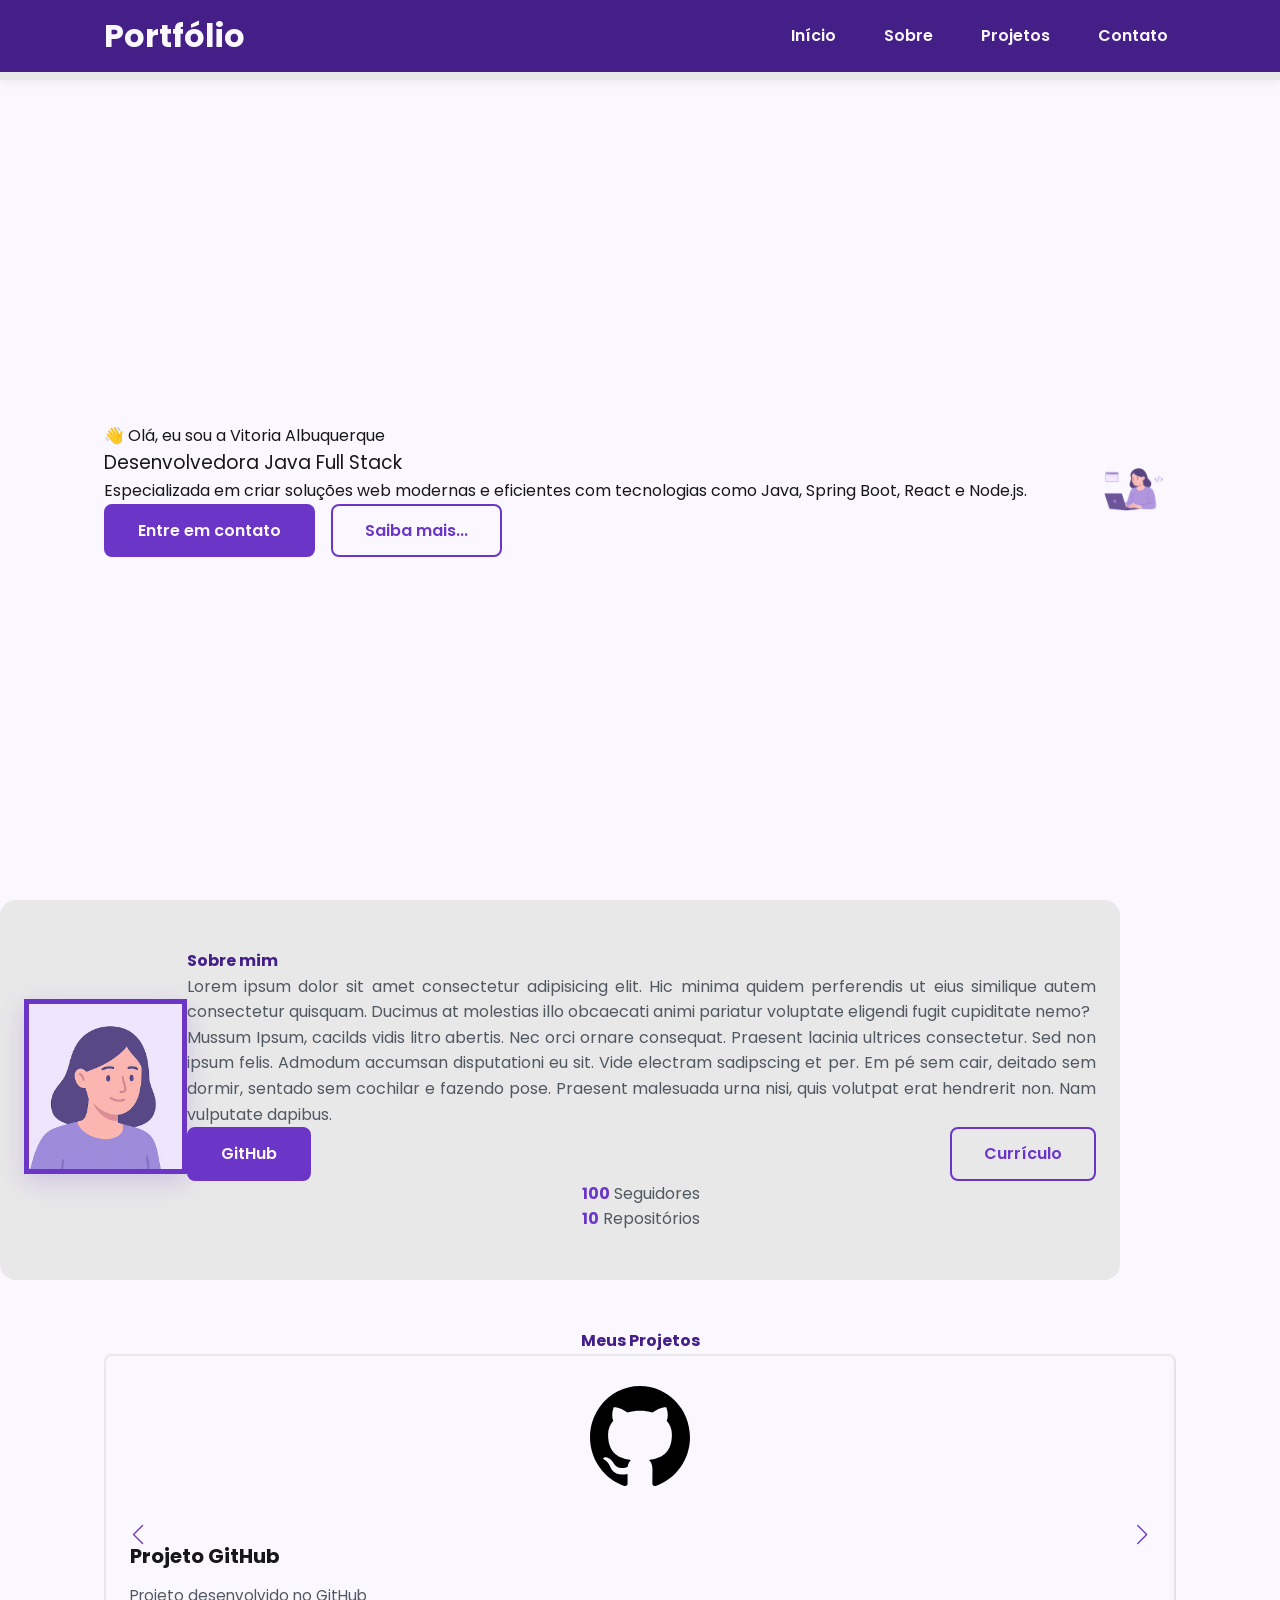
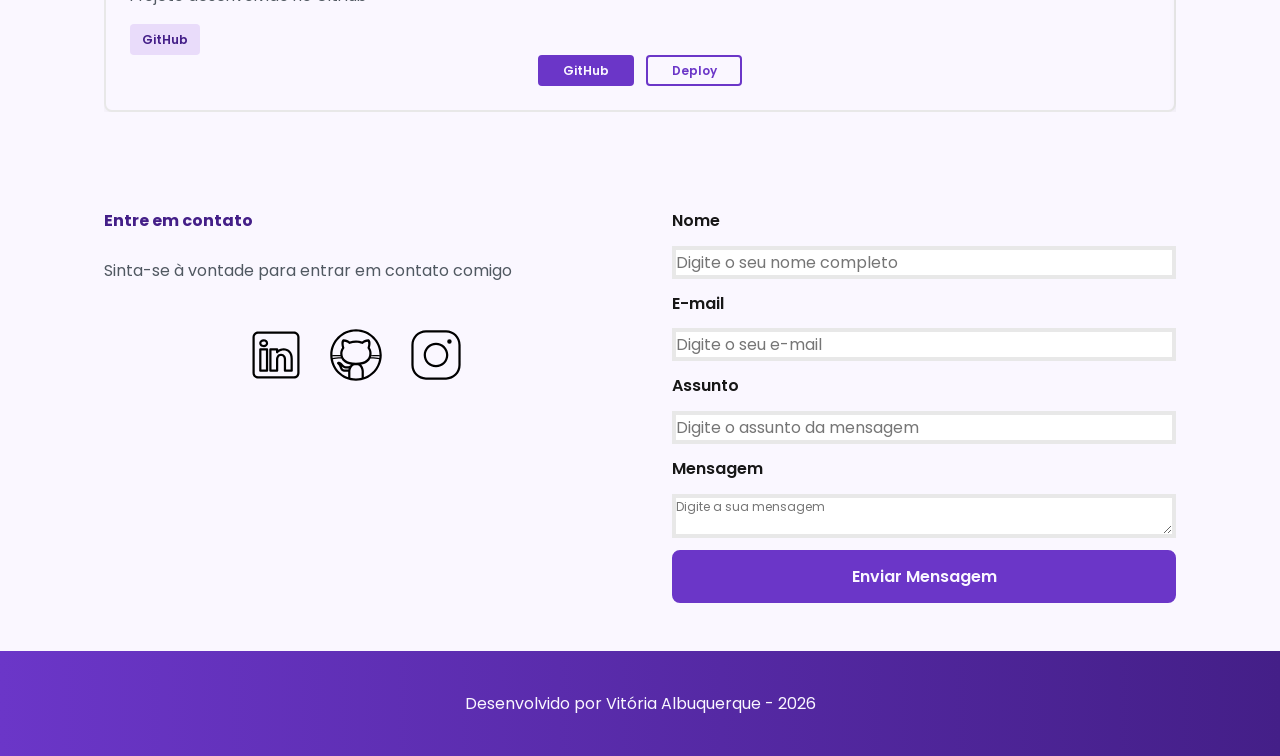
==== commit abefb515: "fix: resolve conflitos de merge na branch css" ====
--- a/index.html
+++ b/index.html
@@ -1,250 +1,266 @@
 <!DOCTYPE html>
 <html lang="pt-br">
 <head>
-
-  <link rel="stylesheet" href="assets/css/styles.css">
-  
+    <!-- Fontes do Google -->
+<link rel="preconnect" href="https://fonts.googleapis.com">
+<link rel="preconnect" href="https://fonts.gstatic.com" crossorigin>
+ 
+  <!-- Fonte do Google - Poppins -->
+<link href="https://fonts.googleapis.com/css2?family=Poppins&display=swap" rel="stylesheet">
+
     <meta charset="UTF-8">
     <meta name="viewport" content="width=device-width, initial-scale=1.0">
 
-    <meta name="author" content="Vitoria Albuquerque">
-    <meta name="description" content="Portfólio Pessoal de Vitoria Albuquerque, desenvolvedora Java Full Stack focada em construir soluções web modernas e eficientes. Conheça meus projetos e entre em contato.">
-    <meta name="robots" content="index, follow">
-
-    <!-- Fontes do Google - Poppins -->
-    <link rel="preconnect" href="https://fonts.googleapis.com">
-    <link rel="preconnect" href="https://fonts.gstatic.com" crossorigin>
-    <link href="https://fonts.googleapis.com/css2?family=Poppins:wght@400;500;600;700&display=swap" rel="stylesheet">
-
-    <!-- CSS do Swiper (Carrossel) -->
-    <link rel="stylesheet" href="https://cdn.jsdelivr.net/npm/swiper@11/swiper-bundle.min.css" />
-
-    <!-- Estilos CSS do Projeto -->
-    <link rel="stylesheet" href="./assets/css/styles.css">
-
-    <link rel="icon" type="image/svg+xml" href="./assets/img/favicon.svg">
-    <title>Portfólio da Vitoria</title>
+<meta name="author" content="Vitoria Albuquerque">
+<meta name="description" content="Portfólio Pessoal de Vitoria Albuquerque, desenvolvedora Java Full Stack focada em construir soluções web modernas e eficientes. Conheça meus projetos e entre em contato.">
+<meta name="robots" content="index, follow">
+
+<!-- Fontes do Google - Poppins -->
+<link rel="preconnect" href="https://fonts.googleapis.com">
+<link rel="preconnect" href="https://fonts.gstatic.com" crossorigin>
+<link href="https://fonts.googleapis.com/css2?family=Poppins:wght@400;500;600;700&display=swap" rel="stylesheet">
+
+<!-- CSS do Swiper (Carrossel) -->
+<link rel="stylesheet" href="https://cdn.jsdelivr.net/npm/swiper@11/swiper-bundle.min.css" />
+
+<!-- Estilos CSS do Projeto -->
+<link rel="stylesheet" href="./assets/css/styles.css">
+
+<link rel="icon" type="image/svg+xml" href="./assets/img/favicon.svg">
+<title>Portfólio da Vitoria</title>
 </head>
 <body>
 
+    <!-- CSS principal da Pagina -->
+    <link rel="stylesheet" href="./assets/">
+
+
     <!-- Cabeçalho da página -->
+
     <header class="menu-container">
         <div class="menu-content">
             <!-- Título do cabeçalho -->
             <a href="index.html" id="titulo">Portfólio</a>
 
-            <!-- Menu de Navegação -->
-            <nav>
-                <ul class="menu-list">
-                    <li><a href="#hero">Início</a></li>
-                    <li><a href="#about">Sobre</a></li>
-                    <li><a href="#projects">Projetos</a></li>
-                    <li><a href="#contact">Contato</a></li>
-                </ul>
-            </nav>
-        </div>
-    </header>
-
-    <!-- Seção principal da página -->
-    <main>
-
-        <!-- Seção Hero -->
-        <section id="hero" class="section-container hero-container">
-            <article>
-                <span>👋 Olá, eu sou a Vitoria Albuquerque</span>
-                <h1>Desenvolvedora Java Full Stack</h1>
-                <p>Especializada em criar soluções web modernas e eficientes com tecnologias como Java, Spring Boot, React e Node.js.</p>
-                <div class="buttons-container">
-                    <a href="#contact" class="botao">Entre em contato</a>
-                    <a href="#about" class="botao-outline">Saiba mais...</a>
-                </div>
-            </article>
-
-            <figure class="hero-image">
-                <img src="./assets/img/foto_dev_woman.svg" width="300px" alt="Foto do autor do site" class="float-animation">
-            </figure>
-        </section>
-
-        <!-- Seção Sobre mim -->
-        <section id="about" class="section-container about-container">
-            <figure class="about-image">
-                <img src="./assets/img/avatar_dev_woman.svg" width="300px" alt="Foto Perfil do autor do site">
-            </figure>
-
-            <article class="about-content">
-                <h2>Sobre mim</h2>
-                <p>
-                    Lorem ipsum dolor sit amet consectetur adipisicing elit. Hic minima quidem perferendis 
-                    ut eius similique autem consectetur quisquam. Ducimus at molestias illo obcaecati animi pariatur 
-                    voluptate eligendi fugit cupiditate nemo?
-                </p>
-                <p>
-                    Mussum Ipsum, cacilds vidis litro abertis. Nec orci ornare consequat. Praesent lacinia 
-                    ultrices consectetur. Sed non ipsum felis. Admodum accumsan disputationi eu sit. 
-                    Vide electram sadipscing et per. Em pé sem cair, deitado sem dormir, 
-                    sentado sem cochilar e fazendo pose. Praesent malesuada urna nisi, 
-                    quis volutpat erat hendrerit non. Nam vulputate dapibus.
-                </p>
-
-                <!-- Links (GitHub + Curriculo) e Dados do GitHub -->
-                <div class="about-buttons-data">
-                    <div class="buttons-container">
-                        <a href="https://github.com/vitoriaalbuquerqueee" target="_blank" class="botao">GitHub</a>
-                        <a href="#" target="_blank" class="botao-outline">Currículo</a>
-                    </div>
-
-                    <div class="data-container">
-                        <div class="data-item">
-                            <span class="data-number">100</span>
-                            <span class="data-label">Seguidores</span>
-                        </div>
-                        <div class="data-item">
-                            <span class="data-number">10</span>
-                            <span class="data-label">Repositórios</span>
-                        </div>
-                    </div>
-                </div>
-            </article>
-        </section>
-
-        <!-- Seção de Projetos -->
-        <section id="projects" class="section-container projects-container">
-            <h2>Meus Projetos</h2>
-
-            <!-- Swiper Container -->
-            <div class="swiper projects-swiper">
-                <div class="swiper-wrapper">
-
-                    <!-- Card 1 -->
-                    <div class="swiper-slide">
-                        <article class="project-card">
-                            <figure class="project-image">
-                                <img src="./assets/icons/languages/github.svg" width="100px" alt="Ícone do GitHub">
-                            </figure>
-
-                            <div class="project-content">
-                                <h3>Projeto GitHub</h3>
-                                <p>Projeto desenvolvido no GitHub</p>
-
-                                <div class="project-tags">
-                                    <span class="tag">GitHub</span>
-                                </div>
-
-                                <div class="project-buttons">
-                                    <a href="#" target="_blank" class="botao botao-sm">GitHub</a>
-                                    <a href="#" target="_blank" class="botao-outline botao-sm">Deploy</a>
-                                </div>
-                            </div>
-                        </article>
-                    </div>
-
-                    <!-- Card 2 -->
-                    <div class="swiper-slide">
-                        <article class="project-card">
-                            <figure class="project-image">
-                                <img src="./assets/icons/languages/github.svg" width="100px" alt="Ícone do GitHub">
-                            </figure>
-
-                            <div class="project-content">
-                                <h3>Projeto GitHub</h3>
-                                <p>Projeto desenvolvido no GitHub</p>
-
-                                <div class="project-tags">
-                                    <span class="tag">GitHub</span>
-                                </div>
-
-                                <div class="project-buttons">
-                                    <a href="#" target="_blank" class="botao botao-sm">GitHub</a>
-                                    <a href="#" target="_blank" class="botao-outline botao-sm">Deploy</a>
-                                </div>
-                            </div>
-                        </article>
-                    </div>
-
-                    <!-- Card 3 -->
-                    <div class="swiper-slide">
-                        <article class="project-card">
-                            <figure class="project-image">
-                                <img src="./assets/icons/languages/github.svg" width="100px" alt="Ícone do GitHub">
-                            </figure>
-
-                            <div class="project-content">
-                                <h3>Projeto GitHub</h3>
-                                <p>Projeto desenvolvido no GitHub</p>
-
-                                <div class="project-tags">
-                                    <span class="tag">GitHub</span>
-                                </div>
-
-                                <div class="project-buttons">
-                                    <a href="#" target="_blank" class="botao botao-sm">GitHub</a>
-                                    <a href="#" target="_blank" class="botao-outline botao-sm">Deploy</a>
-                                </div>
-                            </div>
-                        </article>
-                    </div>
-
-                </div>
-
-                <!-- Botões de Navegação do Swiper -->
-                <div class="swiper-button-next"></div>
-                <div class="swiper-button-prev"></div>
-
-                <!-- Paginação -->
-                <div class="swiper-pagination"></div>
-            </div>
-        </section>
-
-        <!-- Seção de Contatos -->
-        <section id="contact" class="section-container contact-container">
-            <article class="contact-info">
-                <h2>Entre em contato</h2>
-                <p>Sinta-se à vontade para entrar em contato comigo</p>
-
-                <!-- Links para as Redes Sociais -->
-                <div class="social-container">
-                    <a href="https://linkedin.com/in/vitória-albuquerque" target="_blank" class="social-icon" aria-label="LinkedIn">
-                        <img src="./assets/icons/social/linkedin.svg" alt="Link para o LinkedIn">
-                    </a>
-                    <a href="https://github.com/vitoriaalbuquerqueee" target="_blank" class="social-icon" aria-label="GitHub">
-                        <img src="./assets/icons/social/github.svg" alt="Link para o GitHub">
-                    </a>
-                    <a href="https://instagram.com/vitoriaalbuqueerque" target="_blank" class="social-icon" aria-label="Instagram">
-                        <img src="./assets/icons/social/instagram.svg" alt="Link para o Instagram">
-                    </a>
-                </div>
-            </article>
-
-            <!-- Formulário de Contato -->
-            <form id="formulario">
-                <label for="nome">Nome</label>
-                <input id="nome" name="nome" type="text" placeholder="Digite o seu nome completo">
-                <span id="erro-nome"></span>
-
-                <label for="email">E-mail</label>
-                <input id="email" name="email" type="text" placeholder="Digite o seu e-mail">
-                <span id="erro-email"></span>
-
-                <label for="assunto">Assunto</label>
-                <input id="assunto" name="assunto" type="text" placeholder="Digite o assunto da mensagem">
-                <span id="erro-assunto"></span>
-
-                <label for="mensagem">Mensagem</label>
-                <textarea id="mensagem" name="mensagem" placeholder="Digite a sua mensagem"></textarea>
-                <span id="erro-mensagem"></span>
-
-                <button class="botao" type="submit">Enviar Mensagem</button>
-            </form>
-        </section>
-
-    </main>
-
-    <!-- Rodapé da página -->
-    <footer>
-        <p>Desenvolvido por Vitória Albuquerque - 2026</p>
-    </footer>
-
-    <!-- JS do Swiper -->
-    <script src="https://cdn.jsdelivr.net/npm/swiper@11/swiper-bundle.min.js"></script>
+<!-- Menu de Navegação -->
+<nav>
+<ul class="menu-list">
+<li><a href="#hero">Início</a></li>
+<li><a href="#about">Sobre</a></li>
+<li><a href="#projects">Projetos</a></li>
+<li><a href="#contact">Contato</a></li>
+</ul>
+</nav>
+</div>
+</header>
+<!-- Fontes do Google -->
+<link rel="preconnect" href="https://fonts.googleapis.com">
+<link rel="preconnect" href="https://fonts.gstatic.com" crossorigin>
+<!-- Fonte do Google - Poppins -->
+<link href="https://fonts.googleapis.com/css2?family=Poppins&display=swap" rel="stylesheet">
+<!-- Seção principal da página -->
+<main>
+
+<!-- Seção Hero -->
+<section id="hero" class="section-container hero-container">
+<article>
+<span>👋 Olá, eu sou a Vitoria Albuquerque</span>
+<h1>Desenvolvedora Java Full Stack</h1>
+<p>Especializada em criar soluções web modernas e eficientes com tecnologias como Java, Spring Boot, React e Node.js.</p>
+<div class="buttons-container">
+<a href="#contact" class="botao">Entre em contato</a>
+<a href="#about" class="botao-outline">Saiba mais...</a>
+</div>
+</article>
+
+<figure class="hero-image">
+<img src="./assets/img/foto_dev_woman.svg" width="300px" alt="Foto do autor do site" class="float-animation">
+</figure>
+</section>
+
+<!-- Seção Sobre mim -->
+<section id="about" class="section-container about-container">
+<figure class="about-image">
+<img src="./assets/img/avatar_dev_woman.svg" width="300px" alt="Foto Perfil do autor do site">
+</figure>
+
+<article class="about-content">
+<h2>Sobre mim</h2>
+<p>
+Lorem ipsum dolor sit amet consectetur adipisicing elit. Hic minima quidem perferendis
+ut eius similique autem consectetur quisquam. Ducimus at molestias illo obcaecati animi pariatur
+voluptate eligendi fugit cupiditate nemo?
+</p>
+<p>
+Mussum Ipsum, cacilds vidis litro abertis. Nec orci ornare consequat. Praesent lacinia
+ultrices consectetur. Sed non ipsum felis. Admodum accumsan disputationi eu sit.
+Vide electram sadipscing et per. Em pé sem cair, deitado sem dormir,
+sentado sem cochilar e fazendo pose. Praesent malesuada urna nisi,
+quis volutpat erat hendrerit non. Nam vulputate dapibus.
+</p>
+
+<!-- Links (GitHub + Curriculo) e Dados do GitHub -->
+<div class="about-buttons-data">
+<div class="buttons-container">
+<a href="https://github.com/vitoriaalbuquerqueee" target="_blank" class="botao">GitHub</a>
+<a href="#" target="_blank" class="botao-outline">Currículo</a>
+</div>
+
+<div class="data-container">
+<div class="data-item">
+<span class="data-number">100</span>
+<span class="data-label">Seguidores</span>
+</div>
+<div class="data-item">
+<span class="data-number">10</span>
+<span class="data-label">Repositórios</span>
+</div>
+</div>
+</div>
+</article>
+</section>
+
+<!-- Seção de Projetos -->
+<section id="projects" class="section-container projects-container">
+<h2>Meus Projetos</h2>
+
+<!-- Swiper Container -->
+<div class="swiper projects-swiper">
+<div class="swiper-wrapper">
+
+<!-- Card 1 -->
+<div class="swiper-slide">
+<article class="project-card">
+<figure class="project-image">
+<img src="./assets/icons/languages/github.svg" width="100px" alt="Ícone do GitHub">
+</figure>
+
+<div class="project-content">
+<h3>Projeto GitHub</h3>
+<p>Projeto desenvolvido no GitHub</p>
+
+<div class="project-tags">
+<span class="tag">GitHub</span>
+</div>
+
+<div class="project-buttons">
+<a href="#" target="_blank" class="botao botao-sm">GitHub</a>
+<a href="#" target="_blank" class="botao-outline botao-sm">Deploy</a>
+</div>
+</div>
+</article>
+</div>
+
+<!-- Card 2 -->
+<div class="swiper-slide">
+<article class="project-card">
+<figure class="project-image">
+<img src="./assets/icons/languages/github.svg" width="100px" alt="Ícone do GitHub">
+</figure>
+
+<div class="project-content">
+<h3>Projeto GitHub</h3>
+<p>Projeto desenvolvido no GitHub</p>
+
+<div class="project-tags">
+<span class="tag">GitHub</span>
+</div>
+
+<div class="project-buttons">
+<a href="#" target="_blank" class="botao botao-sm">GitHub</a>
+<a href="#" target="_blank" class="botao-outline botao-sm">Deploy</a>
+</div>
+</div>
+</article>
+</div>
+
+<!-- Card 3 -->
+<div class="swiper-slide">
+<article class="project-card">
+<figure class="project-image">
+<img src="./assets/icons/languages/github.svg" width="100px" alt="Ícone do GitHub">
+</figure>
+
+<div class="project-content">
+<h3>Projeto GitHub</h3>
+<p>Projeto desenvolvido no GitHub</p>
+
+<div class="project-tags">
+<span class="tag">GitHub</span>
+</div>
+
+<div class="project-buttons">
+<a href="#" target="_blank" class="botao botao-sm">GitHub</a>
+<a href="#" target="_blank" class="botao-outline botao-sm">Deploy</a>
+</div>
+</div>
+</article>
+</div>
+
+</div>
+
+<!-- Botões de Navegação do Swiper -->
+<div class="swiper-button-next"></div>
+<div class="swiper-button-prev"></div>
+
+<!-- Paginação -->
+<div class="swiper-pagination"></div>
+</div>
+</section>
+
+<!-- Seção de Contatos -->
+<section id="contact" class="section-container contact-container">
+<article class="contact-info">
+<h2>Entre em contato</h2>
+<p>Sinta-se à vontade para entrar em contato comigo</p>
+
+<!-- Links para as Redes Sociais -->
+<div class="social-container">
+<a href="https://linkedin.com/in/vitória-albuquerque" target="_blank" class="social-icon" aria-label="LinkedIn">
+<img src="./assets/icons/social/linkedin.svg" alt="Link para o LinkedIn">
+</a>
+<a href="https://github.com/vitoriaalbuquerqueee" target="_blank" class="social-icon" aria-label="GitHub">
+<img src="./assets/icons/social/github.svg" alt="Link para o GitHub">
+</a>
+<a href="https://instagram.com/vitoriaalbuqueerque" target="_blank" class="social-icon" aria-label="Instagram">
+<img src="./assets/icons/social/instagram.svg" alt="Link para o Instagram">
+</a>
+</div>
+</article>
+
+<!-- Formulário de Contato -->
+<form id="formulario">
+<label for="nome">Nome</label>
+<input id="nome" name="nome" type="text" placeholder="Digite o seu nome completo">
+<span id="erro-nome"></span>
+
+<label for="email">E-mail</label>
+<input id="email" name="email" type="text" placeholder="Digite o seu e-mail">
+<span id="erro-email"></span>
+
+<label for="assunto">Assunto</label>
+<input id="assunto" name="assunto" type="text" placeholder="Digite o assunto da mensagem">
+<span id="erro-assunto"></span>
+
+<label for="mensagem">Mensagem</label>
+<textarea id="mensagem" name="mensagem" placeholder="Digite a sua mensagem"></textarea>
+<span id="erro-mensagem"></span>
+
+<button class="botao" type="submit">Enviar Mensagem</button>
+</form>
+</section>
+
+
+
+</main>
+
+<!-- Rodapé da página -->
+<footer>
+    <p>Desenvolvido por Vitória Albuquerque - 2026</p>
+</footer>
+
+<!-- JS do Swiper -->
+<script src="https://cdn.jsdelivr.net/npm/swiper@11/swiper-bundle.min.js"></script>
+<script src="./assets/js/script.js"></script>
 </body>
 </html>
--- a/assets/css/styles.css
+++ b/assets/css/styles.css
@@ -9,7 +9,7 @@
 }
 /* Variáveis */
 
- :body{
+ :root {
 
      /* Paleta de Cores - Purple */
 
@@ -111,6 +111,613 @@
    min-height: 100vh;
    background-color: var(--white);
    line-height: 1.6;
-   color: var(--black);
+   color:var(--black)
 
  }
+
+
+* {
+    margin: 0;
+    padding: 0;
+    box-sizing: border-box;
+    font-family: 'Poppins', sans-serif;
+    font-weight: 400;
+    text-decoration: none;
+    outline: none;
+}
+
+/* Variáveis Globais */
+:root {
+    /* Paleta de Cores - Purple */
+    --purple-50: #f4eaff;
+    --purple-100: #e9dcfa;
+    --purple-200: #cdb3f0;
+    --purple-300: #b186e5;
+    --purple-400: #9460db;
+    --purple-500: #6b36c8;
+    --purple-600: #5b2ca0;
+    --purple-700: #4c2177;
+    --purple-800: #441f88;
+    --purple-900: #2a0e4d;
+    --purple-950: #1a0730;
+
+    /* Cores Neutras */
+    --gray-200: #e8e8e8;
+    --gray-400: #505861;
+    --black: #171717;
+    --white: #FAF7FF;
+
+    /* Cores de Estado */
+    --error: #e63946;
+
+    /* Sombras */
+    --shadow-sm: 0 0.25rem 0.5rem rgba(0, 0, 0, 0.05);
+    --shadow-md: 0 0.25rem 0.75rem rgba(107, 54, 200, 0.3);
+    --shadow-lg: 0 0.5rem 1.5rem rgba(107, 54, 200, 0.2);
+
+    /* Espaçamentos */
+    --spacing-xs: 0.5rem;
+    --spacing-sm: 1rem;
+    --spacing-md: 1.5rem;
+    --spacing-lg: 2rem;
+    --spacing-xl: 3rem;
+    --spacing-2xl: 4rem;
+
+    /* Tamanhos de Fonte */
+    --text-sm: 0.75rem;
+    --text-base: 1rem;
+    --text-lg: 1.25rem;
+    --text-xl: 1.5rem;
+    --text-2xl: 2rem;
+    --text-3xl: 2.5rem;
+
+    /* Border Radius */
+    --radius-sm: 0.25rem;
+    --radius-md: 0.5rem;
+    --radius-lg: 1rem;
+    --radius-xl: 2rem;
+    --radius-full: 50%;
+
+    /* Animação Padrão */
+    --transition-default: all 0.3s ease;
+}
+
+html {
+    scroll-behavior: smooth;
+}
+
+body {
+    display: flex;
+    flex-direction: column;
+    min-height: 100vh;
+    background-color: var(--white);
+    line-height: 1.6;
+    color: var(--black);
+}
+
+main {
+    flex: 1;
+}
+
+/* Seções - Base Comum */
+.section-container {
+    max-width: 70rem;
+    margin: 0 auto;
+    padding: var(--spacing-xl) var(--spacing-md);
+    scroll-margin-top: 6rem;
+}
+
+/* Botões */
+.buttons-container {
+    display: flex;
+    gap: var(--spacing-sm);
+}
+
+.botao,
+.botao-outline {
+    display: inline-block;
+    padding: 0.75rem 2rem;
+    border: 0.15rem solid transparent;
+    border-radius: var(--radius-md);
+    font-size: var(--text-base);
+    font-weight: 600;
+    text-align: center;
+    cursor: pointer;
+    transition: var(--transition-default);
+}
+
+.botao {
+    border-color: var(--purple-500);
+    background-color: var(--purple-500);
+    color: var(--white);
+}
+
+.botao:hover {
+    border-color: var(--purple-800);
+    background-color: var(--purple-800);
+    box-shadow: var(--shadow-md);
+    transform: translateY(-0.25rem);
+}
+
+.botao-outline {
+    border-color: var(--purple-500);
+    background-color: transparent;
+    color: var(--purple-500);
+}
+
+.botao-outline:hover {
+    border-color: var(--purple-500);
+    background-color: var(--purple-500);
+    color: var(--white);
+    transform: translateY(-0.25rem);
+}
+
+/* Botões pequenos - Card Projetos */
+.botao.botao-sm,
+.botao-outline.botao-sm {
+    min-width: 6rem;
+    padding: 0.25rem var(--spacing-sm);
+    border-width: 0.125rem;
+    border-radius: 0.25rem;
+    font-size: var(--text-sm);
+}
+
+/* Seção Header - Cabeçalho e Menu */
+header {
+    position: sticky;
+    top: 0;
+    z-index: 1000;
+    width: 100%;
+    height: 5rem;
+    border-bottom: var(--spacing-xs) solid var(--gray-200);
+    box-shadow: var(--shadow-sm);
+    background-color: var(--purple-800);
+}
+
+header a {
+    font-weight: 600;
+    color: var(--white);
+    transition: color 0.3s ease;
+}
+
+header a:hover {
+    color: var(--purple-100);
+}
+
+#titulo {
+    font-size: var(--text-2xl);
+    font-weight: 700;
+}
+
+.menu-content {
+    display: flex;
+    justify-content: space-between;
+    align-items: center;
+    max-width: 70rem;
+    height: 100%;
+    margin: 0 auto;
+    padding: 0 var(--spacing-md);
+}
+.menu-list {
+  display: flex;
+   gap: var(--spacing-lg);
+   list-style: none;
+
+}
+ 
+.menu-list li a {
+    padding: var(--spacing-xs);
+}
+
+.hero-container {
+   display: flex;
+   align-items: center;
+   gap: var(--spacing-2xl);
+   min-height: calc(100vh - 5rem);
+}
+
+.hero-content span {
+font-size: var(--text-x1);
+font-weight: 700;
+
+}
+
+hero-content h1 {
+    font-size: var(--text-3xl);
+    font-weight: 700;
+   
+}
+ 
+.hero-content p,
+.about-content p,
+.contact-info p {
+    font-size: var(--text-base);
+    color: var(--gray-400);
+} 
+    
+.hero-image {
+   display: flex;
+   flex: 1;
+   justify-content: center;
+
+}
+
+.hero-image img {
+   width: 100%;
+    max-width: 100%;
+    border-radius: var(--radius-x1);
+   
+}  
+
+/* Animacao Flutuante */
+@keyframes float {
+    0% {
+        transform: translateY(0);
+    }
+    50% {
+        transform: translateY(-1.25rem);
+    }
+    100% {
+        transform: translateY(0);
+    }
+}
+.about-container {
+   display: flex;
+   align-items: center;
+   gap: var(--spacing-2x1) auto;
+   margin: var(--spacing-2x1) auto;
+   border-radius: var(--radius-lg);
+   background-color: var(--gray-200);
+
+}
+.about-image img {
+    width: 100%;
+    border: 0.35rem solid var(--purple-500);
+    border-radius: var(radius-full);
+    box-shadow: var(--shadow-lg)
+
+}
+.about-content h2,
+.projects-container h2,
+.contact-info h2{
+    margin-bottom: var(--spancing-md);
+    font-size: var(--tyext-3x1);
+    font-weight: 700;
+    color: var(--purple-800);
+}
+
+.about-content p {
+    margin-bottom: var(--spacinc-sm);
+    text-align: justify;
+}
+
+.about-buttons-data .botao {
+    margin-right: auto;
+
+}
+
+.data-container {
+    display: flex;
+    flex-direction: column;
+    align-items: center;
+}
+
+.data-number {
+    font-size: var(--text-x1);
+    font-weight: 700;
+    text-align: center;
+    color: var(--purple-500);
+
+}
+
+.data-label {
+    font-size: var(--text-base);
+    text-align: center;
+    color: var(--gray-400);
+
+}
+
+
+.float {
+    animation: float 3s ease-in-out infinite;
+}
+
+.projects-container {
+scroll-margin-top: 3rem;
+margin-top: var(--spacing-2xl) auto;
+text-align: center;
+
+}
+
+.projects-swiper {
+  position: relative;
+  width: 100%;
+  padding: var(--spacing-sm) var(--spacing-x1);
+  overflow: hidden;
+}
+
+.project-card {
+   display: flex;
+   flex-direction: column;
+   width: 100%;
+   height: 100%;
+   border: 0.15rem solid var(--gray-200);
+   border-radius: var(--radius-md);
+   background-color: var(--white);
+   box-shadow: var(--shadow-sm);
+   overflow: hidden;
+   transition: var(--transition-default);
+
+}
+
+.project-card:hover {
+   box-shadow: var(--shadow-lg);
+}
+
+.project-image {
+   display: flex;
+   align-items: center;
+   justify-content: center;
+   width: 100%;
+   height: 10rem;
+   background-color: linear-gradient(135deg, var(--purple-50) 0%, var(--purple-400));
+
+}
+
+
+project-image img {
+   width: 75%;
+   height: 75%;
+   max-width: 7rem;
+   max-height: 7rem;
+   object-fit: contain;
+   transition: transform 0.3s ease;
+
+}
+
+.project-content {
+   display: flex;
+   flex: 1;
+   flex-direction: column;
+   padding: var(--spacing-md);
+   text-align: left;
+
+}
+
+.project-content h3 {
+  margin-bottom: 0.75rem;
+  font-size: var(--text-lg);
+  font-weight: 700;
+}
+
+.project-content p {
+   flex: 1;
+  margin-bottom: var(--spacing-sm);
+  font-size: 0.95rem;
+  color: var(--gray-400);
+}
+
+.project-tags {
+   display: flex;
+   flex-wrap: wrap;  
+   gap: var(--spacing-xs);
+
+}
+
+.tag {
+   padding: 0.375rem 0.75rem;
+   border-radius: var(--radius-sm);
+   background-color: var(--purple-100);
+   font-size: var(--text-sm);
+   font-weight: 600;
+   color: var(--purple-800);
+}
+
+.project-buttons {
+   display: flex;
+   justify-content: center;
+   align-items: center;
+   gap: 0.75rem;
+   margin-top: var (--spacing-sm);
+
+}
+
+.contact-container {
+   display: grid;
+   grid-template-columns: 1fr 1fr;
+   gap: var(--spacing-2xl);
+}
+.contact-info h2 {
+   margin-bottom: var(--spacing-md);
+}
+.contact-info p {
+   margin-bottom: var(--spacing-lg);
+}
+ 
+.swiper-wrapper {
+    align-items: stretch;
+
+}
+.swiper-slide {
+    display: flex;
+    height: auto;
+}
+
+/* Botoes Do Swiper (Navegacao) */
+.swiper-button-next,
+.swiper-button-prev {
+    width: 3rem;
+    height: 3rem;
+}
+
+.swiper-button-next:after,
+.swiper-button-prev:after {
+    font-size: var(--text-lg);
+    color: var(--purple-500);
+
+}
+
+.swiper-button-next:houver:after,
+.swiper-button-prev:after {
+    color: var(--purple-800);
+
+}
+
+/* Indicadores de paginacao */
+.swiper-pagination-bullet-active {
+    width: var(--spacing-lg);
+    border-radius: var(--radius-sm);
+    background-color: var(--purple-500);
+}
+/*sessao contato*/
+
+
+.contact-container {
+    display: grid;
+    grid-template-columns: 1fr 1fr;
+    gap: var(--spacing-2xl);
+}
+
+/* Redes Sociais */
+.contact-info h2 {
+    margin-bottom: var(--spacing-md);
+}
+
+.contact-info p {
+    margin-bottom: var(--spacing-lg);
+}
+.social-container {
+   display: flex;
+   justify-content: center;
+   gap: var(--spacing-x1);
+
+}
+
+.social-icon {
+   width: 5rem;
+   height: 5rem;
+   padding: 0.75rem;
+   border-radius: var(--radius-md);
+   transition: var(--transition-default);
+}
+.social-icon img {
+   width: 100%;
+   filter: brightness(0) saturate(100%);
+   transition: filter 0.3s ease;
+}
+.social-icon:hover img {
+   filter: brightness(0)
+           saturate(100%)
+           invert(42%)
+           sepia(93%)
+           saturate(1352%)
+           hue-rotate(243deg)
+           brightness(79%)
+           contrast(91%)
+}
+
+/* Formulario */
+ form {
+   display: flex;
+   flex-direction: column;
+   gap: 0.75rem;
+}
+
+
+ form label {
+   font-size: var(--text-base);
+   font-weight: 600;
+
+
+   }
+
+ form input,
+ form textarea{
+   width: 100%;
+   padding: 0.5rem var (--spacinc-sm);
+   border: 0.25rem solid var(--gray-200);
+   border-radius: var(var(--radius-md));
+   font-family: inherit;
+   font-size: var(--text-base);
+   transition: border-color 0.3s ease;
+ }
+
+ form input:focus,
+ form textarea:focus {
+    border-color: var(--purple-500);
+    outline: none;
+
+ }
+
+ form textarea {
+    min-height: -0.75rem;
+    font-size: var(--text-sm);
+    color: var(--error);
+   
+ }
+ form span {
+    margin-top: -0.75rem;
+    font-size: var(--text-sm);
+    color: var(--error);
+
+ }
+
+ footer {
+    padding: 2.5rem;
+    background: linear-gradient(to right, var(--purple-500), var(--purple-800));
+    font-weight: 600;
+    text-align: center;
+    color: var(--white);
+ }
+
+ .success-container {
+    display: flex;
+    flex-direction: column;
+    justify-content: center;
+    align-items: center;
+    width: 100%;
+    min-height: calc(100vh - 12.5rem);
+    padding: var(--spacing-xl) var(--spacing-md);
+}
+
+.success-content {
+    display: flex;
+    flex-direction: column;
+    align-items: center;
+    gap: var(--spacing-md);
+    max-width: 37.5rem;
+    text-align: center;
+}
+
+.success-content h1 {
+    font-size: var(--text-3xl);
+    font-weight: 700;
+    color: var(--purple-800);
+}
+
+.success-content h2 {
+    font-size: var(--text-lg);
+    color: var(--gray-400);
+}
+.success-icon {
+    display: flex;
+    align-items: center;
+    justify-content: center;
+    width: 7.5rem;
+    height: 7.5rem;
+    border-radius: var(--radius-full);
+    background-color: var(--purple-100);
+}
+
+.success-icon img {
+    width: 6rem;
+    height: 6rem;
+    filter: brightness(0) 
+            saturate(100%) 
+            invert(11%) 
+            sepia(69%) 
+            saturate(3759%) 
+            hue-rotate(256deg) 
+            brightness(101%) 
+            contrast(96%);
+}
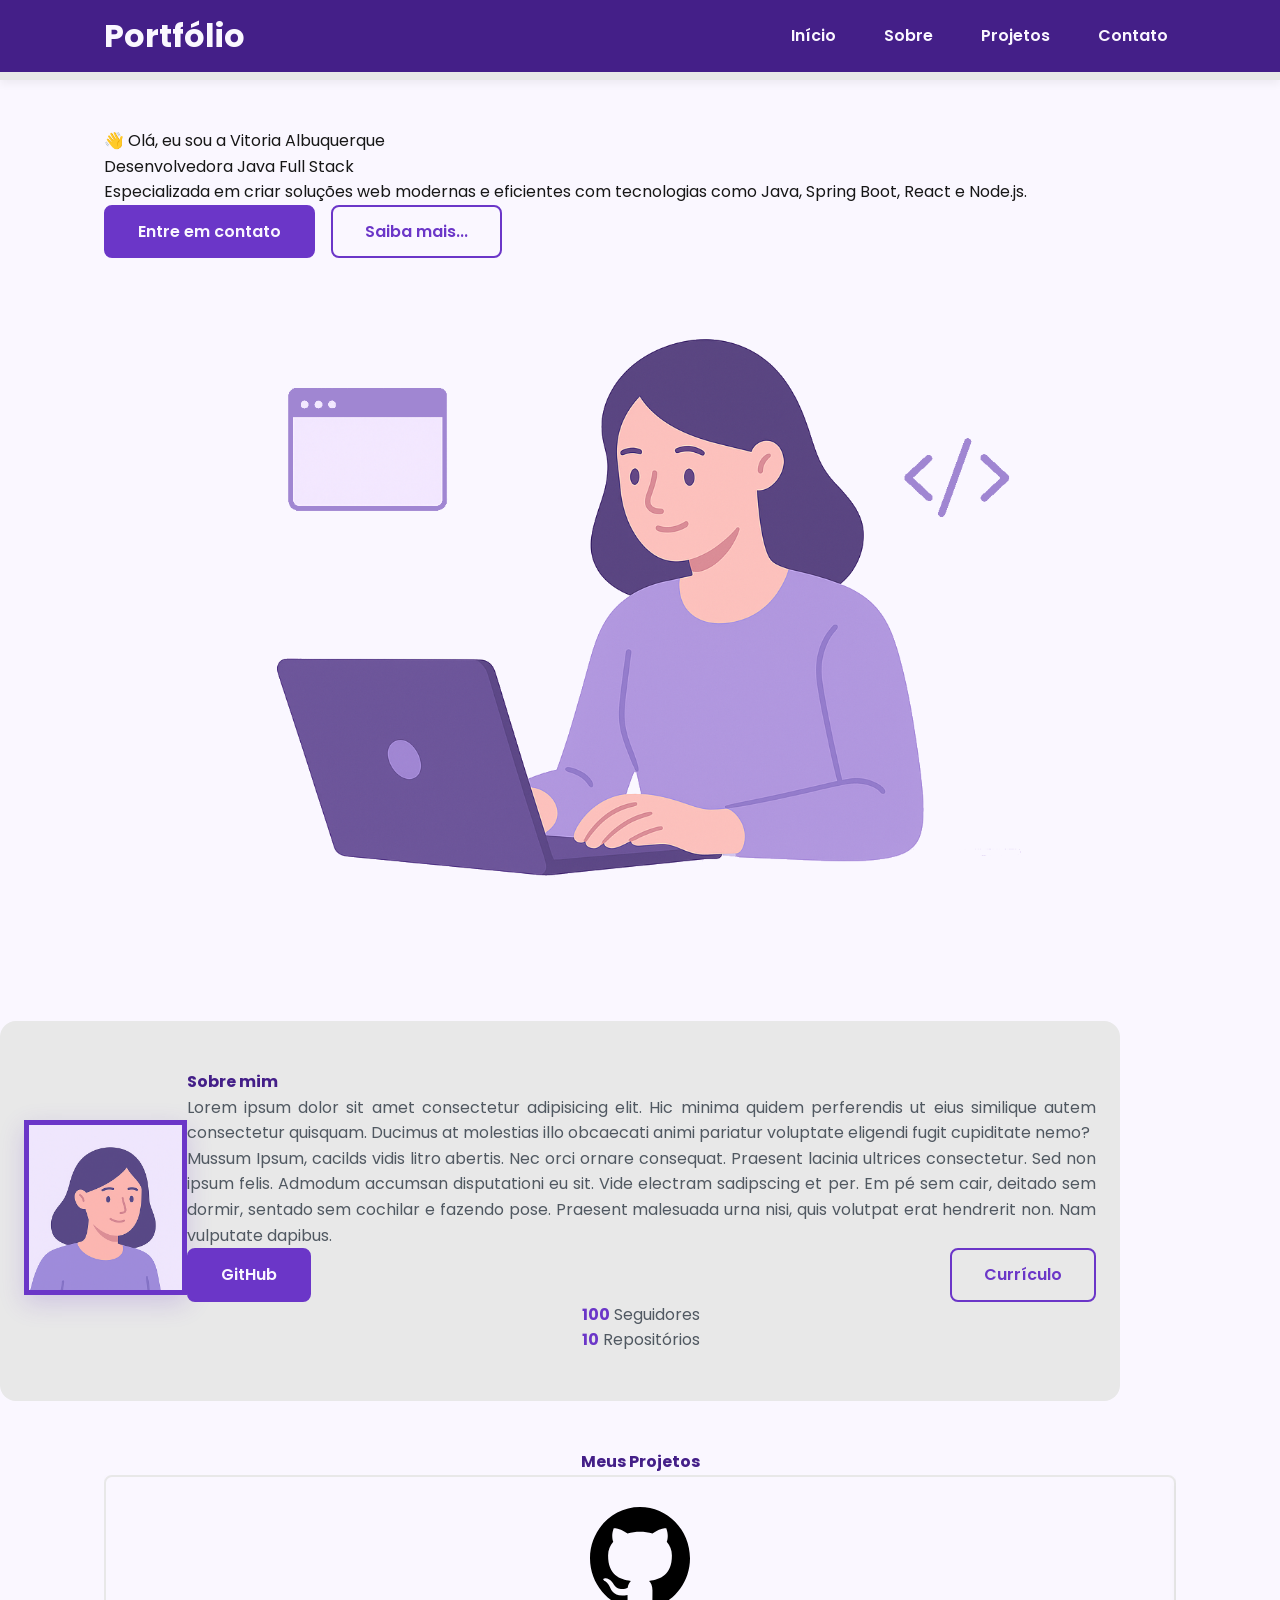
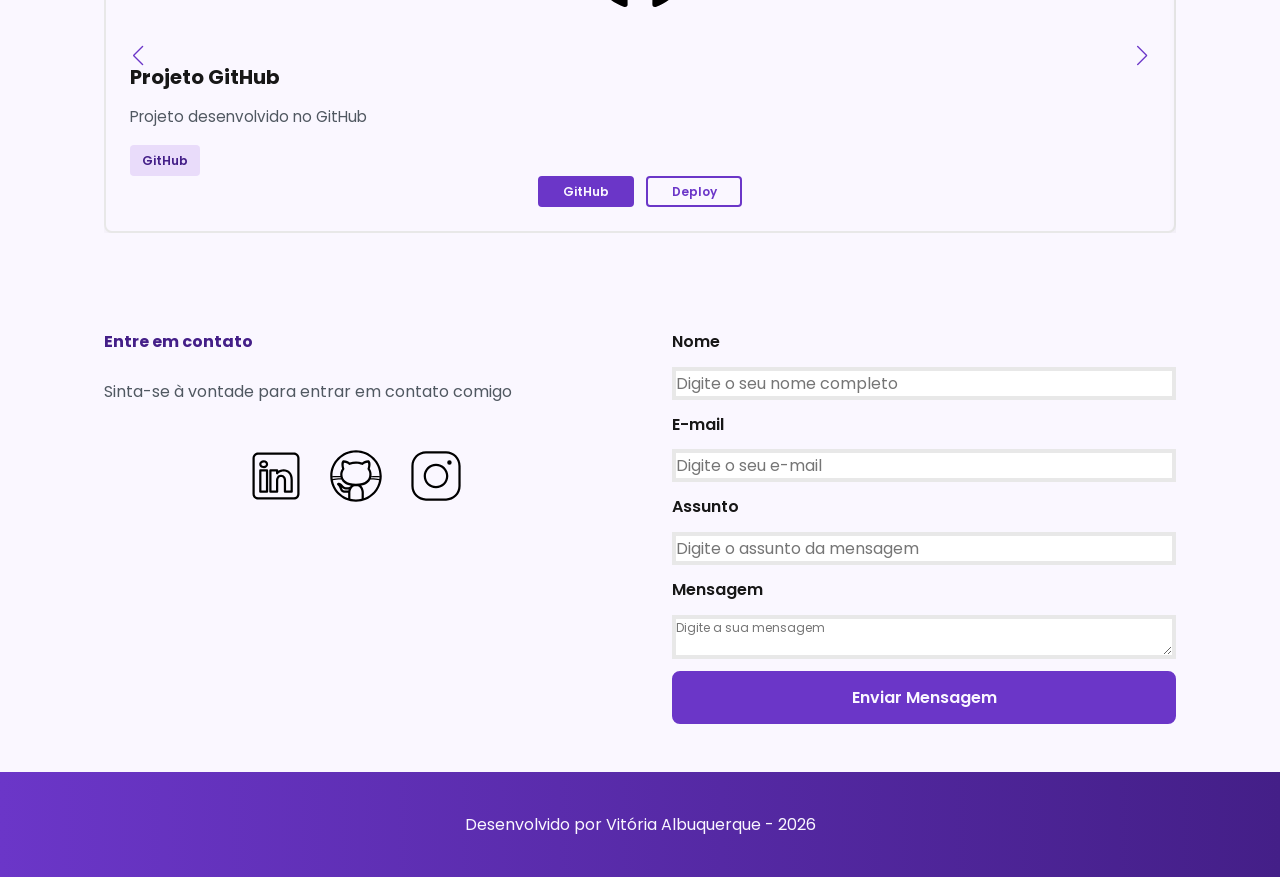
==== commit 136e0902: "feat: implementacao da responsividade das paginas" ====
--- a/index.html
+++ b/index.html
@@ -64,6 +64,8 @@
 <!-- Seção Hero -->
 <section id="hero" class="section-container hero-container">
 <article>
+<article class="hero content">
+
 <span>👋 Olá, eu sou a Vitoria Albuquerque</span>
 <h1>Desenvolvedora Java Full Stack</h1>
 <p>Especializada em criar soluções web modernas e eficientes com tecnologias como Java, Spring Boot, React e Node.js.</p>
@@ -210,7 +212,7 @@
 
 <!-- Seção de Contatos -->
 <section id="contact" class="section-container contact-container">
-<article class="contact-info">
+<article class="contact-info">  
 <h2>Entre em contato</h2>
 <p>Sinta-se à vontade para entrar em contato comigo</p>
 
@@ -225,6 +227,7 @@
 <a href="https://instagram.com/vitoriaalbuqueerque" target="_blank" class="social-icon" aria-label="Instagram">
 <img src="./assets/icons/social/instagram.svg" alt="Link para o Instagram">
 </a>
+ <article class="contact info">
 </div>
 </article>
 
--- a/assets/css/styles.css
+++ b/assets/css/styles.css
@@ -721,3 +721,202 @@
             brightness(101%) 
             contrast(96%);
 }
+
+
+/* Responsividade Tablet */
+
+@media screen and (max-width: 1024px){
+ .section-container{
+    padding: var(--spacing-lg) var(--spacing-md);
+
+ }
+
+  .section-container h1 {
+    font-size: var(--text-3xl);
+
+  }
+  .section-container h2 {
+    font-size: var(--text-2xl);
+
+}
+ .section-container p {
+    font-size: var(--text-base);
+
+ }
+ .section-container span {
+    font-size: var(--text-lg);
+
+ }
+
+ .success-content h1 {
+    font-size: var(--text-3xl);
+
+ }
+
+
+ .success-content h2 {
+    font-size: var(--text-lg);
+ }
+
+#titulo{
+    font-size: var(--text-xl);
+}
+
+ @media screen and (max-width: 768px){
+    .menu-list{
+        display: none;
+    }
+}
+
+  .hero-container{
+    flex-direction: column-reverse;
+    gap: var(--spacing-lg);
+    min-height: 60vh;
+    text-align: center;
+    }
+
+  .hero-content
+  .hero-image{
+    width: 90%;
+  }
+
+.hero-image img{
+    object-fit: cover;
+}
+  .buttons-container{
+    justify-content: center;
+    width: 100%;
+
+}
+
+  .hero-container .botao,
+  .hero-container .botao-outline{
+    padding: 0.75rem 1.5rem;
+    font-size: var(--text-base);
+    white-space: nowrap;
+  }
+
+
+/* Responsividade Tablet Secao About */
+
+.about-container{
+    flex-direction: column;
+    gap: var(--spacing-lg);
+    margin: var(--spacing-lg);
+    padding: var(--spacing-lg);
+}
+.about-image{
+    display: flex;
+    flex: 1;
+    justify-content: center;
+    width: 100%;
+}
+
+.about-image img{
+    max-width: 16rem;
+    width: 100%;
+}
+.about-content{
+    width: 100%
+
+}
+
+.about-buttons-data{
+    flex-direction: column;
+    gap: var(--spancing-md);
+    align-items: stretch;
+}
+.about-buttons-data .botao{
+    margin-right: 0;
+}
+
+.data-container {
+    justify-content: center;
+    width: 100%;
+
+}
+
+/* Responsividdae Tablet - Secao Projects */
+
+.projects-container{
+    margin: var(--spacing-sm) var(--spacing-lg);
+}
+
+.projects-swiper{
+    margin: 0;
+    padding: var(--shadow-sm) var(--spacing-lg) 2.5rem;
+}
+
+.project-card{
+    width: 100%;
+    height: 30rem;
+    min-height: 30rem;
+    max-height: 30rem;
+    max-width: 100%;
+}
+
+.project-content{
+    display: flex;
+    flex-direction: column;
+    justify-content: space-between;
+    height: 100%;
+}
+
+.project-content p {
+    flex: 1;
+    overflow: hidden;
+}
+
+.project-tags{
+    min-height: 2.5rem;
+    align-items: flex-start;
+}
+
+.swiper-wrapper{
+    align-items: stretch;
+}
+.swipper-slide{
+    display: flex;
+    justify-content: center;
+    align-items: stretch;
+    height: auto;
+}
+ 
+.swiper-button-next,
+.swiper-button-prev{
+    display: none;
+}
+
+
+
+/* Responsividade Tablet - Página Success */
+ 
+.success-container {
+  padding: var(--spacing-xl) var(--spacing-md);
+  min-height: calc(100vh - 10rem);
+}
+.success-content {
+    gap: var(--spacing-lg);
+    max-width: 35rem;
+}
+.success-icon {
+    width: 6rem;
+    height: 6rem;
+}
+ 
+.success-icon img{
+    width: 5rem;
+    height: 5rem;
+ }
+
+}
+
+
+/* Responsividade - Celular */
+
+@media screen  and (max-width: 480px) {
+
+
+}
+    
+
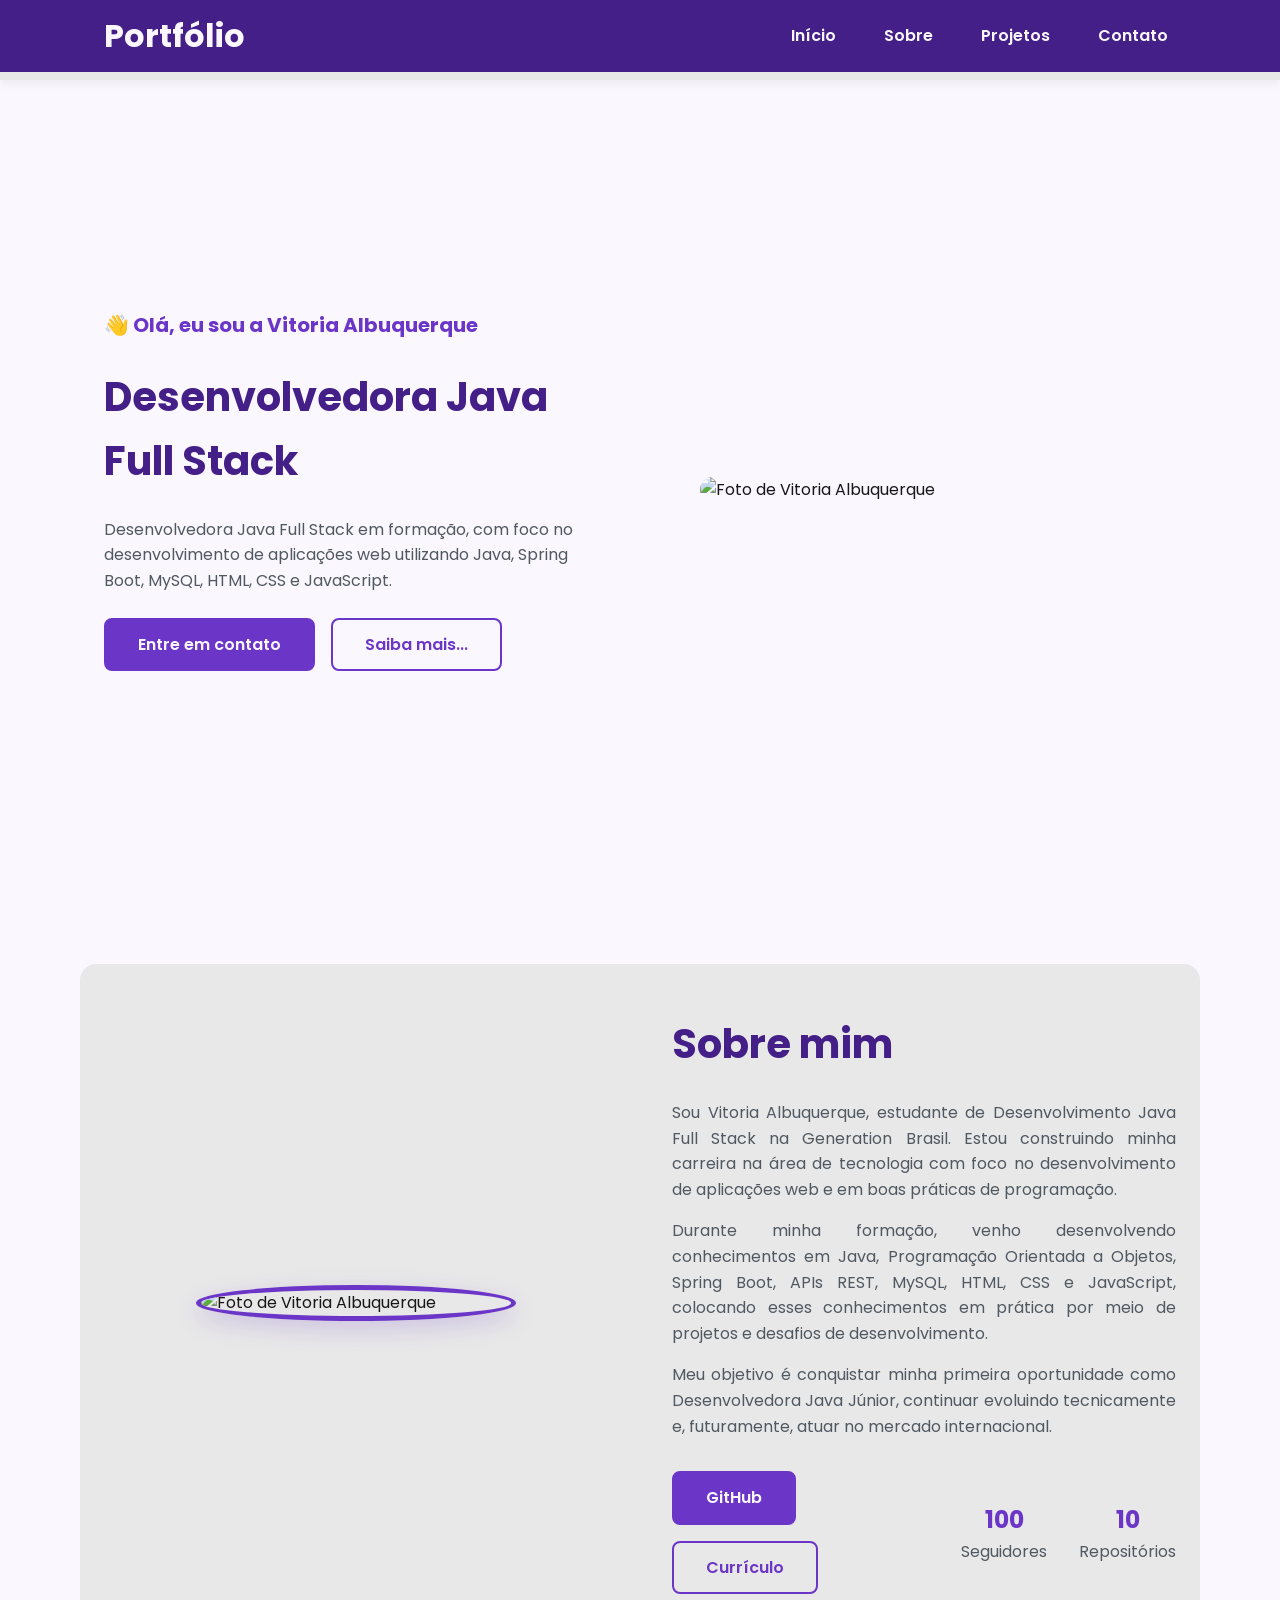
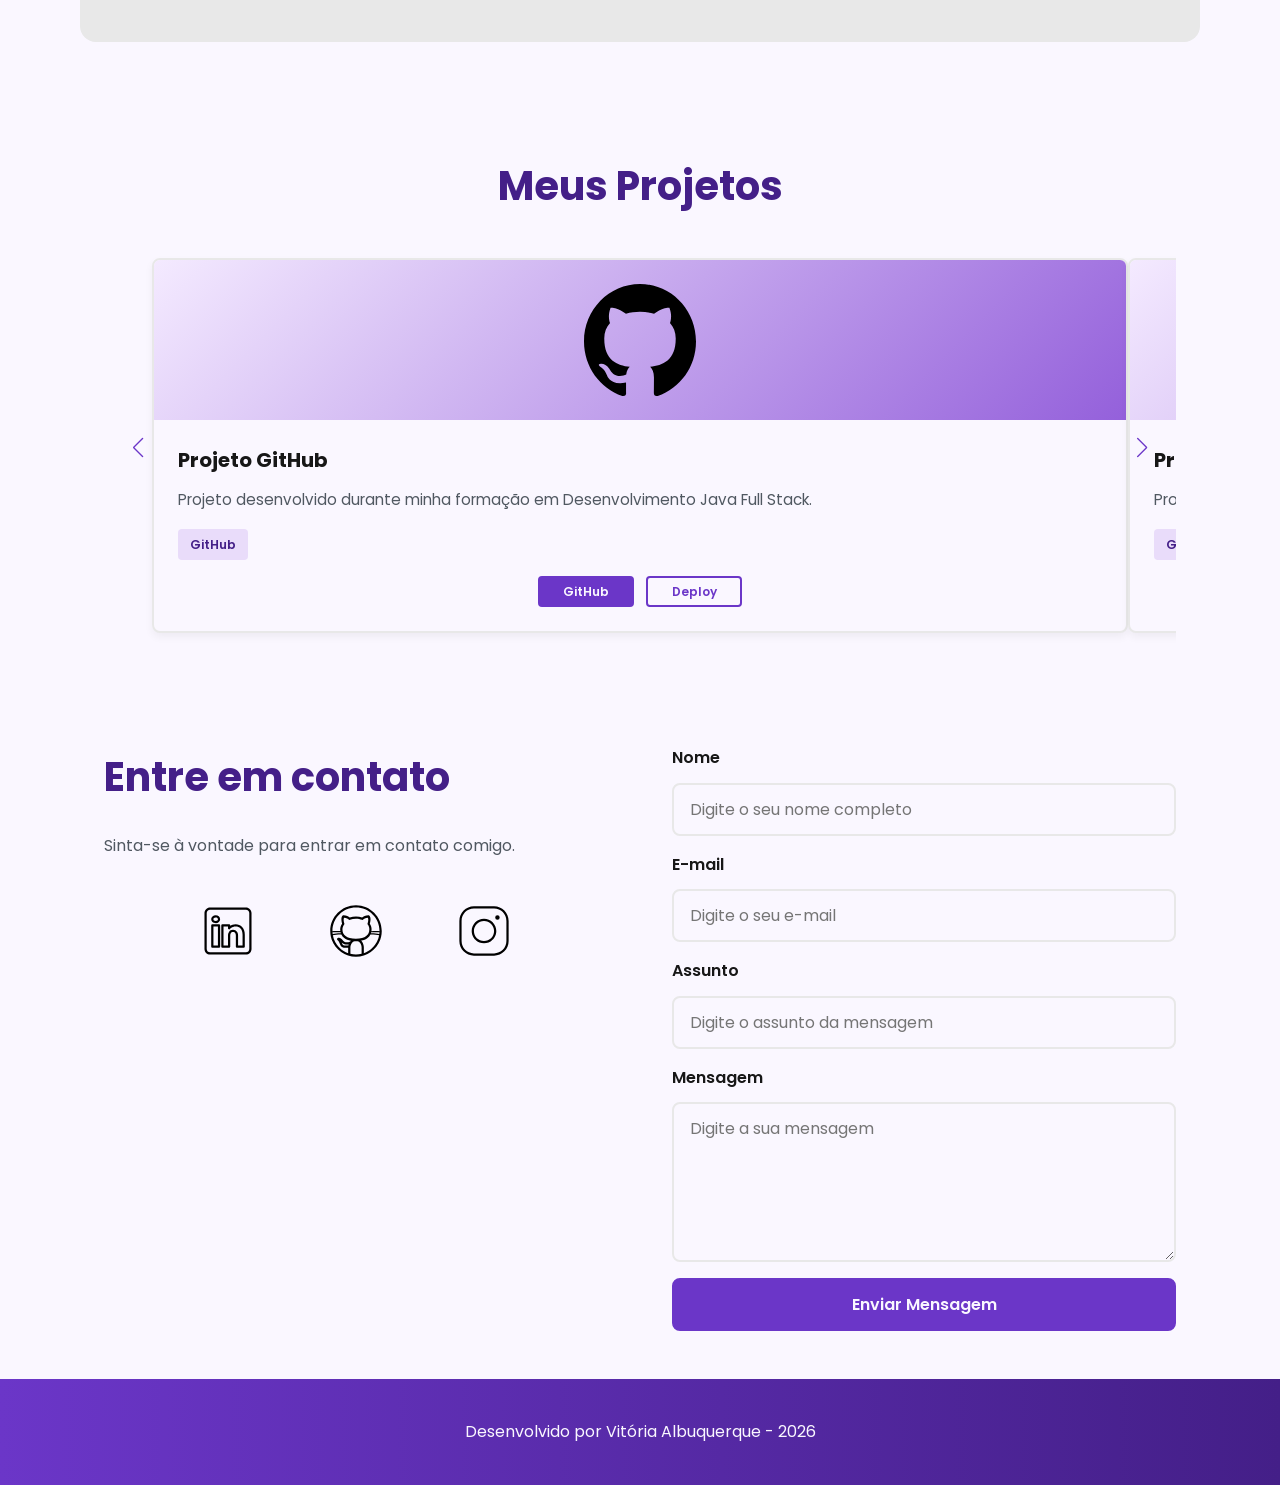
==== commit d7cb0648: "Update portfolio HTML" ====
--- a/index.html
+++ b/index.html
@@ -1,269 +1,740 @@
 <!DOCTYPE html>
 <html lang="pt-br">
+
 <head>
-    <!-- Fontes do Google -->
-<link rel="preconnect" href="https://fonts.googleapis.com">
-<link rel="preconnect" href="https://fonts.gstatic.com" crossorigin>
- 
-  <!-- Fonte do Google - Poppins -->
-<link href="https://fonts.googleapis.com/css2?family=Poppins&display=swap" rel="stylesheet">
-
+
+    <!-- Configurações da página -->
     <meta charset="UTF-8">
     <meta name="viewport" content="width=device-width, initial-scale=1.0">
 
-<meta name="author" content="Vitoria Albuquerque">
-<meta name="description" content="Portfólio Pessoal de Vitoria Albuquerque, desenvolvedora Java Full Stack focada em construir soluções web modernas e eficientes. Conheça meus projetos e entre em contato.">
-<meta name="robots" content="index, follow">
-
-<!-- Fontes do Google - Poppins -->
-<link rel="preconnect" href="https://fonts.googleapis.com">
-<link rel="preconnect" href="https://fonts.gstatic.com" crossorigin>
-<link href="https://fonts.googleapis.com/css2?family=Poppins:wght@400;500;600;700&display=swap" rel="stylesheet">
-
-<!-- CSS do Swiper (Carrossel) -->
-<link rel="stylesheet" href="https://cdn.jsdelivr.net/npm/swiper@11/swiper-bundle.min.css" />
-
-<!-- Estilos CSS do Projeto -->
-<link rel="stylesheet" href="./assets/css/styles.css">
-
-<link rel="icon" type="image/svg+xml" href="./assets/img/favicon.svg">
-<title>Portfólio da Vitoria</title>
+    <!-- Informações da página -->
+    <meta name="author" content="Vitoria Albuquerque">
+    <meta name="description"
+        content="Portfólio pessoal de Vitoria Albuquerque, desenvolvedora Java Full Stack focada em construir soluções web modernas e eficientes. Conheça meus projetos e entre em contato.">
+    <meta name="robots" content="index, follow">
+
+    <!-- Fonte do Google - Poppins -->
+    <link rel="preconnect" href="https://fonts.googleapis.com">
+    <link rel="preconnect" href="https://fonts.gstatic.com" crossorigin>
+
+    <link
+        href="https://fonts.googleapis.com/css2?family=Poppins:wght@400;500;600;700&display=swap"
+        rel="stylesheet">
+
+    <!-- CSS do Swiper -->
+    <link
+        rel="stylesheet"
+        href="https://cdn.jsdelivr.net/npm/swiper@11/swiper-bundle.min.css">
+
+    <!-- CSS principal do projeto -->
+    <link rel="stylesheet" href="./assets/css/styles.css">
+
+    <!-- Favicon -->
+    <link rel="icon" type="image/svg+xml" href="./assets/img/favicon.svg">
+
+    <title>Portfólio da Vitoria Albuquerque</title>
+
 </head>
+
 <body>
 
-    <!-- CSS principal da Pagina -->
-    <link rel="stylesheet" href="./assets/">
-
-
     <!-- Cabeçalho da página -->
 
     <header class="menu-container">
+
         <div class="menu-content">
+
             <!-- Título do cabeçalho -->
-            <a href="index.html" id="titulo">Portfólio</a>
-
-<!-- Menu de Navegação -->
-<nav>
-<ul class="menu-list">
-<li><a href="#hero">Início</a></li>
-<li><a href="#about">Sobre</a></li>
-<li><a href="#projects">Projetos</a></li>
-<li><a href="#contact">Contato</a></li>
-</ul>
-</nav>
-</div>
-</header>
-<!-- Fontes do Google -->
-<link rel="preconnect" href="https://fonts.googleapis.com">
-<link rel="preconnect" href="https://fonts.gstatic.com" crossorigin>
-<!-- Fonte do Google - Poppins -->
-<link href="https://fonts.googleapis.com/css2?family=Poppins&display=swap" rel="stylesheet">
-<!-- Seção principal da página -->
-<main>
-
-<!-- Seção Hero -->
-<section id="hero" class="section-container hero-container">
-<article>
-<article class="hero content">
-
-<span>👋 Olá, eu sou a Vitoria Albuquerque</span>
-<h1>Desenvolvedora Java Full Stack</h1>
-<p>Especializada em criar soluções web modernas e eficientes com tecnologias como Java, Spring Boot, React e Node.js.</p>
-<div class="buttons-container">
-<a href="#contact" class="botao">Entre em contato</a>
-<a href="#about" class="botao-outline">Saiba mais...</a>
-</div>
-</article>
-
-<figure class="hero-image">
-<img src="./assets/img/foto_dev_woman.svg" width="300px" alt="Foto do autor do site" class="float-animation">
-</figure>
-</section>
-
-<!-- Seção Sobre mim -->
-<section id="about" class="section-container about-container">
-<figure class="about-image">
-<img src="./assets/img/avatar_dev_woman.svg" width="300px" alt="Foto Perfil do autor do site">
-</figure>
-
-<article class="about-content">
-<h2>Sobre mim</h2>
-<p>
-Lorem ipsum dolor sit amet consectetur adipisicing elit. Hic minima quidem perferendis
-ut eius similique autem consectetur quisquam. Ducimus at molestias illo obcaecati animi pariatur
-voluptate eligendi fugit cupiditate nemo?
-</p>
-<p>
-Mussum Ipsum, cacilds vidis litro abertis. Nec orci ornare consequat. Praesent lacinia
-ultrices consectetur. Sed non ipsum felis. Admodum accumsan disputationi eu sit.
-Vide electram sadipscing et per. Em pé sem cair, deitado sem dormir,
-sentado sem cochilar e fazendo pose. Praesent malesuada urna nisi,
-quis volutpat erat hendrerit non. Nam vulputate dapibus.
-</p>
-
-<!-- Links (GitHub + Curriculo) e Dados do GitHub -->
-<div class="about-buttons-data">
-<div class="buttons-container">
-<a href="https://github.com/vitoriaalbuquerqueee" target="_blank" class="botao">GitHub</a>
-<a href="#" target="_blank" class="botao-outline">Currículo</a>
-</div>
-
-<div class="data-container">
-<div class="data-item">
-<span class="data-number">100</span>
-<span class="data-label">Seguidores</span>
-</div>
-<div class="data-item">
-<span class="data-number">10</span>
-<span class="data-label">Repositórios</span>
-</div>
-</div>
-</div>
-</article>
-</section>
-
-<!-- Seção de Projetos -->
-<section id="projects" class="section-container projects-container">
-<h2>Meus Projetos</h2>
-
-<!-- Swiper Container -->
-<div class="swiper projects-swiper">
-<div class="swiper-wrapper">
-
-<!-- Card 1 -->
-<div class="swiper-slide">
-<article class="project-card">
-<figure class="project-image">
-<img src="./assets/icons/languages/github.svg" width="100px" alt="Ícone do GitHub">
-</figure>
-
-<div class="project-content">
-<h3>Projeto GitHub</h3>
-<p>Projeto desenvolvido no GitHub</p>
-
-<div class="project-tags">
-<span class="tag">GitHub</span>
-</div>
-
-<div class="project-buttons">
-<a href="#" target="_blank" class="botao botao-sm">GitHub</a>
-<a href="#" target="_blank" class="botao-outline botao-sm">Deploy</a>
-</div>
-</div>
-</article>
-</div>
-
-<!-- Card 2 -->
-<div class="swiper-slide">
-<article class="project-card">
-<figure class="project-image">
-<img src="./assets/icons/languages/github.svg" width="100px" alt="Ícone do GitHub">
-</figure>
-
-<div class="project-content">
-<h3>Projeto GitHub</h3>
-<p>Projeto desenvolvido no GitHub</p>
-
-<div class="project-tags">
-<span class="tag">GitHub</span>
-</div>
-
-<div class="project-buttons">
-<a href="#" target="_blank" class="botao botao-sm">GitHub</a>
-<a href="#" target="_blank" class="botao-outline botao-sm">Deploy</a>
-</div>
-</div>
-</article>
-</div>
-
-<!-- Card 3 -->
-<div class="swiper-slide">
-<article class="project-card">
-<figure class="project-image">
-<img src="./assets/icons/languages/github.svg" width="100px" alt="Ícone do GitHub">
-</figure>
-
-<div class="project-content">
-<h3>Projeto GitHub</h3>
-<p>Projeto desenvolvido no GitHub</p>
-
-<div class="project-tags">
-<span class="tag">GitHub</span>
-</div>
-
-<div class="project-buttons">
-<a href="#" target="_blank" class="botao botao-sm">GitHub</a>
-<a href="#" target="_blank" class="botao-outline botao-sm">Deploy</a>
-</div>
-</div>
-</article>
-</div>
-
-</div>
-
-<!-- Botões de Navegação do Swiper -->
-<div class="swiper-button-next"></div>
-<div class="swiper-button-prev"></div>
-
-<!-- Paginação -->
-<div class="swiper-pagination"></div>
-</div>
-</section>
-
-<!-- Seção de Contatos -->
-<section id="contact" class="section-container contact-container">
-<article class="contact-info">  
-<h2>Entre em contato</h2>
-<p>Sinta-se à vontade para entrar em contato comigo</p>
-
-<!-- Links para as Redes Sociais -->
-<div class="social-container">
-<a href="https://linkedin.com/in/vitória-albuquerque" target="_blank" class="social-icon" aria-label="LinkedIn">
-<img src="./assets/icons/social/linkedin.svg" alt="Link para o LinkedIn">
-</a>
-<a href="https://github.com/vitoriaalbuquerqueee" target="_blank" class="social-icon" aria-label="GitHub">
-<img src="./assets/icons/social/github.svg" alt="Link para o GitHub">
-</a>
-<a href="https://instagram.com/vitoriaalbuqueerque" target="_blank" class="social-icon" aria-label="Instagram">
-<img src="./assets/icons/social/instagram.svg" alt="Link para o Instagram">
-</a>
- <article class="contact info">
-</div>
-</article>
-
-<!-- Formulário de Contato -->
-<form id="formulario">
-<label for="nome">Nome</label>
-<input id="nome" name="nome" type="text" placeholder="Digite o seu nome completo">
-<span id="erro-nome"></span>
-
-<label for="email">E-mail</label>
-<input id="email" name="email" type="text" placeholder="Digite o seu e-mail">
-<span id="erro-email"></span>
-
-<label for="assunto">Assunto</label>
-<input id="assunto" name="assunto" type="text" placeholder="Digite o assunto da mensagem">
-<span id="erro-assunto"></span>
-
-<label for="mensagem">Mensagem</label>
-<textarea id="mensagem" name="mensagem" placeholder="Digite a sua mensagem"></textarea>
-<span id="erro-mensagem"></span>
-
-<button class="botao" type="submit">Enviar Mensagem</button>
-</form>
-</section>
-
-
-
-</main>
-
-<!-- Rodapé da página -->
-<footer>
-    <p>Desenvolvido por Vitória Albuquerque - 2026</p>
-</footer>
-
-<!-- JS do Swiper -->
-<script src="https://cdn.jsdelivr.net/npm/swiper@11/swiper-bundle.min.js"></script>
-<script src="./assets/js/script.js"></script>
+
+            <a href="index.html" id="titulo">
+                Portfólio
+            </a>
+
+
+            <!-- Menu de navegação -->
+
+            <nav>
+
+                <ul class="menu-list">
+
+                    <li>
+                        <a href="#hero">
+                            Início
+                        </a>
+                    </li>
+
+                    <li>
+                        <a href="#about">
+                            Sobre
+                        </a>
+                    </li>
+
+                    <li>
+                        <a href="#projects">
+                            Projetos
+                        </a>
+                    </li>
+
+                    <li>
+                        <a href="#contact">
+                            Contato
+                        </a>
+                    </li>
+
+                </ul>
+
+            </nav>
+
+        </div>
+
+    </header>
+
+
+    <!-- Conteúdo principal -->
+
+    <main>
+
+
+        <!-- ========================================
+             SEÇÃO HERO
+        ========================================= -->
+
+        <section
+            id="hero"
+            class="section-container hero-container">
+
+            <article class="hero-content">
+
+                <span>
+                    👋 Olá, eu sou a Vitoria Albuquerque
+                </span>
+
+                <h1>
+                    Desenvolvedora Java Full Stack
+                </h1>
+
+                <p>
+                    Desenvolvedora Java Full Stack em formação, com foco no
+                    desenvolvimento de aplicações web utilizando Java,
+                    Spring Boot, MySQL, HTML, CSS e JavaScript.
+                </p>
+
+
+                <div class="buttons-container">
+
+                    <a
+                        href="#contact"
+                        class="botao">
+
+                        Entre em contato
+
+                    </a>
+
+
+                    <a
+                        href="#about"
+                        class="botao-outline">
+
+                        Saiba mais...
+
+                    </a>
+
+                </div>
+
+            </article>
+
+
+            <!-- Foto -->
+
+            <figure class="hero-image">
+
+                <img
+                    src="https://raw.githubusercontent.com/vitoriaalbuquerqueee/vitoriaalbuquerqueee/main/image_25.png"
+                    width="300"
+                    alt="Foto de Vitoria Albuquerque"
+                    class="float">
+
+            </figure>
+
+        </section>
+
+
+
+        <!-- ========================================
+             SEÇÃO SOBRE MIM
+        ========================================= -->
+
+        <section
+            id="about"
+            class="section-container about-container">
+
+
+            <!-- Foto -->
+
+            <figure class="about-image">
+
+                <img
+                    src="https://raw.githubusercontent.com/vitoriaalbuquerqueee/vitoriaalbuquerqueee/main/image_25.png"
+                    width="300"
+                    alt="Foto de Vitoria Albuquerque">
+
+            </figure>
+
+
+            <!-- Conteúdo -->
+
+            <article class="about-content">
+
+                <h2>
+                    Sobre mim
+                </h2>
+
+
+                <p>
+                    Sou Vitoria Albuquerque, estudante de Desenvolvimento
+                    Java Full Stack na Generation Brasil. Estou construindo
+                    minha carreira na área de tecnologia com foco no
+                    desenvolvimento de aplicações web e em boas práticas
+                    de programação.
+                </p>
+
+
+                <p>
+                    Durante minha formação, venho desenvolvendo conhecimentos
+                    em Java, Programação Orientada a Objetos, Spring Boot,
+                    APIs REST, MySQL, HTML, CSS e JavaScript, colocando esses
+                    conhecimentos em prática por meio de projetos e desafios
+                    de desenvolvimento.
+                </p>
+
+
+                <p>
+                    Meu objetivo é conquistar minha primeira oportunidade
+                    como Desenvolvedora Java Júnior, continuar evoluindo
+                    tecnicamente e, futuramente, atuar no mercado internacional.
+                </p>
+
+
+                <!-- GitHub + Currículo + Dados -->
+
+                <div class="about-buttons-data">
+
+
+                    <div class="buttons-container">
+
+                        <!-- GitHub -->
+
+                        <a
+                            href="https://github.com/vitoriaalbuquerqueee"
+                            target="_blank"
+                            rel="noopener noreferrer"
+                            class="botao">
+
+                            GitHub
+
+                        </a>
+
+
+                        <!-- Currículo -->
+
+                        <a
+                            href="https://we.tl/t-dd7UHpYRVGkNbMLz"
+                            target="_blank"
+                            rel="noopener noreferrer"
+                            class="botao-outline">
+
+                            Currículo
+
+                        </a>
+
+                    </div>
+
+
+                    <!-- Dados -->
+
+                    <div class="data-container">
+
+
+                        <div class="data-item">
+
+                            <span class="data-number">
+                                100
+                            </span>
+
+                            <span class="data-label">
+                                Seguidores
+                            </span>
+
+                        </div>
+
+
+                        <div class="data-item">
+
+                            <span class="data-number">
+                                10
+                            </span>
+
+                            <span class="data-label">
+                                Repositórios
+                            </span>
+
+                        </div>
+
+                    </div>
+
+                </div>
+
+            </article>
+
+        </section>
+
+
+
+        <!-- ========================================
+             SEÇÃO PROJETOS
+        ========================================= -->
+
+        <section
+            id="projects"
+            class="section-container projects-container">
+
+
+            <h2>
+                Meus Projetos
+            </h2>
+
+
+            <!-- Swiper -->
+
+            <div class="swiper projects-swiper">
+
+
+                <div class="swiper-wrapper">
+
+
+                    <!-- CARD 1 -->
+
+                    <div class="swiper-slide">
+
+                        <article class="project-card">
+
+
+                            <figure class="project-image">
+
+                                <img
+                                    src="./assets/icons/languages/github.svg"
+                                    width="100"
+                                    alt="Ícone do GitHub">
+
+                            </figure>
+
+
+                            <div class="project-content">
+
+                                <h3>
+                                    Projeto GitHub
+                                </h3>
+
+
+                                <p>
+                                    Projeto desenvolvido durante minha
+                                    formação em Desenvolvimento Java
+                                    Full Stack.
+                                </p>
+
+
+                                <div class="project-tags">
+
+                                    <span class="tag">
+                                        GitHub
+                                    </span>
+
+                                </div>
+
+
+                                <div class="project-buttons">
+
+                                    <a
+                                        href="#"
+                                        target="_blank"
+                                        rel="noopener noreferrer"
+                                        class="botao botao-sm">
+
+                                        GitHub
+
+                                    </a>
+
+
+                                    <a
+                                        href="#"
+                                        target="_blank"
+                                        rel="noopener noreferrer"
+                                        class="botao-outline botao-sm">
+
+                                        Deploy
+
+                                    </a>
+
+                                </div>
+
+                            </div>
+
+                        </article>
+
+                    </div>
+
+
+
+                    <!-- CARD 2 -->
+
+                    <div class="swiper-slide">
+
+                        <article class="project-card">
+
+
+                            <figure class="project-image">
+
+                                <img
+                                    src="./assets/icons/languages/github.svg"
+                                    width="100"
+                                    alt="Ícone do GitHub">
+
+                            </figure>
+
+
+                            <div class="project-content">
+
+                                <h3>
+                                    Projeto GitHub
+                                </h3>
+
+
+                                <p>
+                                    Projeto desenvolvido durante minha
+                                    formação em Desenvolvimento Java
+                                    Full Stack.
+                                </p>
+
+
+                                <div class="project-tags">
+
+                                    <span class="tag">
+                                        GitHub
+                                    </span>
+
+                                </div>
+
+
+                                <div class="project-buttons">
+
+                                    <a
+                                        href="#"
+                                        target="_blank"
+                                        rel="noopener noreferrer"
+                                        class="botao botao-sm">
+
+                                        GitHub
+
+                                    </a>
+
+
+                                    <a
+                                        href="#"
+                                        target="_blank"
+                                        rel="noopener noreferrer"
+                                        class="botao-outline botao-sm">
+
+                                        Deploy
+
+                                    </a>
+
+                                </div>
+
+                            </div>
+
+                        </article>
+
+                    </div>
+
+
+
+                    <!-- CARD 3 -->
+
+                    <div class="swiper-slide">
+
+                        <article class="project-card">
+
+
+                            <figure class="project-image">
+
+                                <img
+                                    src="./assets/icons/languages/github.svg"
+                                    width="100"
+                                    alt="Ícone do GitHub">
+
+                            </figure>
+
+
+                            <div class="project-content">
+
+                                <h3>
+                                    Projeto GitHub
+                                </h3>
+
+
+                                <p>
+                                    Projeto desenvolvido durante minha
+                                    formação em Desenvolvimento Java
+                                    Full Stack.
+                                </p>
+
+
+                                <div class="project-tags">
+
+                                    <span class="tag">
+                                        GitHub
+                                    </span>
+
+                                </div>
+
+
+                                <div class="project-buttons">
+
+                                    <a
+                                        href="#"
+                                        target="_blank"
+                                        rel="noopener noreferrer"
+                                        class="botao botao-sm">
+
+                                        GitHub
+
+                                    </a>
+
+
+                                    <a
+                                        href="#"
+                                        target="_blank"
+                                        rel="noopener noreferrer"
+                                        class="botao-outline botao-sm">
+
+                                        Deploy
+
+                                    </a>
+
+                                </div>
+
+                            </div>
+
+                        </article>
+
+                    </div>
+
+                </div>
+
+
+                <!-- Navegação do Swiper -->
+
+                <div class="swiper-button-next"></div>
+
+                <div class="swiper-button-prev"></div>
+
+
+                <!-- Paginação -->
+
+                <div class="swiper-pagination"></div>
+
+            </div>
+
+        </section>
+
+
+
+        <!-- ========================================
+             SEÇÃO CONTATO
+        ========================================= -->
+
+        <section
+            id="contact"
+            class="section-container contact-container">
+
+
+            <!-- Informações de contato -->
+
+            <article class="contact-info">
+
+                <h2>
+                    Entre em contato
+                </h2>
+
+
+                <p>
+                    Sinta-se à vontade para entrar em contato comigo.
+                </p>
+
+
+                <!-- Redes sociais -->
+
+                <div class="social-container">
+
+
+                    <!-- LinkedIn -->
+
+                    <a
+                        href="https://www.linkedin.com/in/vit%C3%B3ria-albuquerque/"
+                        target="_blank"
+                        rel="noopener noreferrer"
+                        class="social-icon"
+                        aria-label="LinkedIn">
+
+                        <img
+                            src="./assets/icons/social/linkedin.svg"
+                            alt="Link para o LinkedIn">
+
+                    </a>
+
+
+                    <!-- GitHub -->
+
+                    <a
+                        href="https://github.com/vitoriaalbuquerqueee"
+                        target="_blank"
+                        rel="noopener noreferrer"
+                        class="social-icon"
+                        aria-label="GitHub">
+
+                        <img
+                            src="./assets/icons/social/github.svg"
+                            alt="Link para o GitHub">
+
+                    </a>
+
+
+                    <!-- Instagram -->
+
+                    <a
+                        href="https://instagram.com/vitoriaalbuqueerque"
+                        target="_blank"
+                        rel="noopener noreferrer"
+                        class="social-icon"
+                        aria-label="Instagram">
+
+                        <img
+                            src="./assets/icons/social/instagram.svg"
+                            alt="Link para o Instagram">
+
+                    </a>
+
+                </div>
+
+            </article>
+
+
+            <!-- Formulário -->
+
+            <form id="formulario">
+
+
+                <label for="nome">
+                    Nome
+                </label>
+
+
+                <input
+                    id="nome"
+                    name="nome"
+                    type="text"
+                    placeholder="Digite o seu nome completo">
+
+
+                <span id="erro-nome"></span>
+
+
+
+                <label for="email">
+                    E-mail
+                </label>
+
+
+                <input
+                    id="email"
+                    name="email"
+                    type="email"
+                    placeholder="Digite o seu e-mail">
+
+
+                <span id="erro-email"></span>
+
+
+
+                <label for="assunto">
+                    Assunto
+                </label>
+
+
+                <input
+                    id="assunto"
+                    name="assunto"
+                    type="text"
+                    placeholder="Digite o assunto da mensagem">
+
+
+                <span id="erro-assunto"></span>
+
+
+
+                <label for="mensagem">
+                    Mensagem
+                </label>
+
+
+                <textarea
+                    id="mensagem"
+                    name="mensagem"
+                    placeholder="Digite a sua mensagem"></textarea>
+
+
+                <span id="erro-mensagem"></span>
+
+
+
+                <button
+                    class="botao"
+                    type="submit">
+
+                    Enviar Mensagem
+
+                </button>
+
+            </form>
+
+        </section>
+
+    </main>
+
+
+
+    <!-- ========================================
+         FOOTER
+    ========================================= -->
+
+    <footer>
+
+        <p>
+            Desenvolvido por Vitória Albuquerque - 2026
+        </p>
+
+    </footer>
+
+
+
+    <!-- JavaScript do Swiper -->
+
+    <script src="https://cdn.jsdelivr.net/npm/swiper@11/swiper-bundle.min.js"></script>
+
+    <!-- JavaScript do projeto -->
+
+    <script src="./assets/js/script.js"></script>
+
 </body>
+
 </html>
--- a/assets/css/styles.css
+++ b/assets/css/styles.css
@@ -1,120 +1,6 @@
-* {
-margin: 0;
-padding: 0;
-box-sizing: border-box;
-font-family:'Poppins', sans-serif;
-font-weight: 400;
-text-decoration: none;
-outline: none;
-}
-/* Variáveis */
-
- :root {
-
-     /* Paleta de Cores - Purple */
-
-     --purple-50: #f4eaff;
-
-     --purple-100: #e9dcfa;
-
-     --purple-200: #cdb3f0;
-
-     --purple-300: #b186e5;
-
-     --purple-400: #9460db;
-
-     --purple-500: #6b36c8;
-
-     --purple-600: #5b2ca0;
-
-     --purple-700: #4c2177;
-
-     --purple-800: #441f88;
-
-     --purple-900: #2a0e4d;
-
-     --purple-950: #1a0730;
- 
-    /* Cores Neutras */
-
-     --gray-200: #e8e8e8;
-
-     --gray-400: #505861;
-
-     --black: #171717;
-
-     --white: #FAF7FF;
- 
-    /* Cores de Estado */
-
-     --error: #e63946;
- 
-    /* Sombras */
-
-     --shadow-sm: 0 0.25rem 0.5rem rgba(0, 0, 0, 0.05);
-
-     --shadow-md: 0 0.25rem 0.75rem rgba(107, 54, 200, 0.3);
-
-     --shadow-lg: 0 0.5rem 1.5rem rgba(107, 54, 200, 0.2);
- 
-    /* Espaçamentos */
-
-     --spacing-xs: 0.5rem;
-
-     --spacing-sm: 1rem;
-
-     --spacing-md: 1.5rem;
-
-     --spacing-lg: 2rem;
-
-     --spacing-xl: 3rem;
-
-     --spacing-2xl: 4rem;
- 
-    /* Tamanhos de Fonte */
-
-     --text-sm: 0.75rem;
-
-     --text-base: 1rem;
-
-     --text-lg: 1.25rem;
-
-     --text-xl: 1.5rem;
-
-     --text-2xl: 2rem;
-
-     --text-3xl: 2.5rem;
- 
-    /* Border Radius */
-
-     --radius-sm: 0.25rem;
-
-     --radius-md: 0.5rem;
-
-     --radius-lg: 1rem;
-
-     --radius-xl: 2rem;
-
-     --radius-full: 50%;
- 
-    /* Animação Padrão */
-
-     --transition-default: all 0.3s ease;
-
- }
-
- html {
-    scroll-behavior: smooth;
- }
-
- body {
-   min-height: 100vh;
-   background-color: var(--white);
-   line-height: 1.6;
-   color:var(--black)
-
- }
-
+/* ========================================
+   RESET
+======================================== */
 
 * {
     margin: 0;
@@ -126,9 +12,15 @@
     outline: none;
 }
 
-/* Variáveis Globais */
+
+/* ========================================
+   VARIÁVEIS GLOBAIS
+======================================== */
+
 :root {
+
     /* Paleta de Cores - Purple */
+
     --purple-50: #f4eaff;
     --purple-100: #e9dcfa;
     --purple-200: #cdb3f0;
@@ -142,20 +34,24 @@
     --purple-950: #1a0730;
 
     /* Cores Neutras */
+
     --gray-200: #e8e8e8;
     --gray-400: #505861;
     --black: #171717;
-    --white: #FAF7FF;
+    --white: #faf7ff;
 
     /* Cores de Estado */
+
     --error: #e63946;
 
     /* Sombras */
+
     --shadow-sm: 0 0.25rem 0.5rem rgba(0, 0, 0, 0.05);
     --shadow-md: 0 0.25rem 0.75rem rgba(107, 54, 200, 0.3);
     --shadow-lg: 0 0.5rem 1.5rem rgba(107, 54, 200, 0.2);
 
     /* Espaçamentos */
+
     --spacing-xs: 0.5rem;
     --spacing-sm: 1rem;
     --spacing-md: 1.5rem;
@@ -164,6 +60,7 @@
     --spacing-2xl: 4rem;
 
     /* Tamanhos de Fonte */
+
     --text-sm: 0.75rem;
     --text-base: 1rem;
     --text-lg: 1.25rem;
@@ -172,15 +69,22 @@
     --text-3xl: 2.5rem;
 
     /* Border Radius */
+
     --radius-sm: 0.25rem;
     --radius-md: 0.5rem;
     --radius-lg: 1rem;
     --radius-xl: 2rem;
     --radius-full: 50%;
 
-    /* Animação Padrão */
+    /* Transição */
+
     --transition-default: all 0.3s ease;
 }
+
+
+/* ========================================
+   HTML / BODY
+======================================== */
 
 html {
     scroll-behavior: smooth;
@@ -199,7 +103,11 @@
     flex: 1;
 }
 
-/* Seções - Base Comum */
+
+/* ========================================
+   SEÇÕES
+======================================== */
+
 .section-container {
     max-width: 70rem;
     margin: 0 auto;
@@ -207,7 +115,11 @@
     scroll-margin-top: 6rem;
 }
 
-/* Botões */
+
+/* ========================================
+   BOTÕES
+======================================== */
+
 .buttons-container {
     display: flex;
     gap: var(--spacing-sm);
@@ -252,24 +164,32 @@
     transform: translateY(-0.25rem);
 }
 
-/* Botões pequenos - Card Projetos */
+
+/* ========================================
+   BOTÕES PEQUENOS
+======================================== */
+
 .botao.botao-sm,
 .botao-outline.botao-sm {
     min-width: 6rem;
     padding: 0.25rem var(--spacing-sm);
     border-width: 0.125rem;
-    border-radius: 0.25rem;
+    border-radius: var(--radius-sm);
     font-size: var(--text-sm);
 }
 
-/* Seção Header - Cabeçalho e Menu */
+
+/* ========================================
+   HEADER
+======================================== */
+
 header {
     position: sticky;
     top: 0;
     z-index: 1000;
     width: 100%;
     height: 5rem;
-    border-bottom: var(--spacing-xs) solid var(--gray-200);
+    border-bottom: 0.5rem solid var(--gray-200);
     box-shadow: var(--shadow-sm);
     background-color: var(--purple-800);
 }
@@ -298,279 +218,320 @@
     margin: 0 auto;
     padding: 0 var(--spacing-md);
 }
+
 .menu-list {
-  display: flex;
-   gap: var(--spacing-lg);
-   list-style: none;
-
-}
- 
+    display: flex;
+    gap: var(--spacing-lg);
+    list-style: none;
+}
+
 .menu-list li a {
     padding: var(--spacing-xs);
 }
 
+
+/* ========================================
+   HERO
+======================================== */
+
 .hero-container {
-   display: flex;
-   align-items: center;
-   gap: var(--spacing-2xl);
-   min-height: calc(100vh - 5rem);
+    display: flex;
+    align-items: center;
+    gap: var(--spacing-2xl);
+    min-height: calc(100vh - 5rem);
+}
+
+.hero-content {
+    display: flex;
+    flex: 1;
+    flex-direction: column;
+    gap: var(--spacing-md);
 }
 
 .hero-content span {
-font-size: var(--text-x1);
-font-weight: 700;
-
-}
-
-hero-content h1 {
+    font-size: var(--text-lg);
+    font-weight: 700;
+    color: var(--purple-500);
+}
+
+.hero-content h1 {
     font-size: var(--text-3xl);
     font-weight: 700;
-   
-}
- 
+    color: var(--purple-800);
+}
+
 .hero-content p,
 .about-content p,
 .contact-info p {
     font-size: var(--text-base);
     color: var(--gray-400);
-} 
-    
+}
+
 .hero-image {
-   display: flex;
-   flex: 1;
-   justify-content: center;
-
+    display: flex;
+    flex: 1;
+    justify-content: center;
 }
 
 .hero-image img {
-   width: 100%;
-    max-width: 100%;
-    border-radius: var(--radius-x1);
-   
-}  
-
-/* Animacao Flutuante */
+    width: 100%;
+    max-width: 28rem;
+    border-radius: var(--radius-xl);
+}
+
+
+/* ========================================
+   ANIMAÇÃO FLUTUANTE
+======================================== */
+
 @keyframes float {
+
     0% {
         transform: translateY(0);
     }
+
     50% {
         transform: translateY(-1.25rem);
     }
+
     100% {
         transform: translateY(0);
     }
 }
+
+.float {
+    animation: float 3s ease-in-out infinite;
+}
+
+
+/* ========================================
+   ABOUT
+======================================== */
+
 .about-container {
-   display: flex;
-   align-items: center;
-   gap: var(--spacing-2x1) auto;
-   margin: var(--spacing-2x1) auto;
-   border-radius: var(--radius-lg);
-   background-color: var(--gray-200);
-
-}
+    display: flex;
+    align-items: center;
+    gap: var(--spacing-2xl);
+    margin: var(--spacing-2xl) auto;
+    border-radius: var(--radius-lg);
+    background-color: var(--gray-200);
+}
+
+.about-image {
+    display: flex;
+    flex: 1;
+    justify-content: center;
+}
+
 .about-image img {
     width: 100%;
+    max-width: 20rem;
     border: 0.35rem solid var(--purple-500);
-    border-radius: var(radius-full);
-    box-shadow: var(--shadow-lg)
-
-}
+    border-radius: var(--radius-full);
+    box-shadow: var(--shadow-lg);
+}
+
+.about-content {
+    flex: 1;
+}
+
 .about-content h2,
 .projects-container h2,
-.contact-info h2{
-    margin-bottom: var(--spancing-md);
-    font-size: var(--tyext-3x1);
+.contact-info h2 {
+    margin-bottom: var(--spacing-md);
+    font-size: var(--text-3xl);
     font-weight: 700;
     color: var(--purple-800);
 }
 
 .about-content p {
-    margin-bottom: var(--spacinc-sm);
+    margin-bottom: var(--spacing-sm);
     text-align: justify;
 }
 
-.about-buttons-data .botao {
-    margin-right: auto;
-
+.about-buttons-data {
+    display: flex;
+    align-items: center;
+    justify-content: space-between;
+    gap: var(--spacing-lg);
+    margin-top: var(--spacing-lg);
+}
+
+.about-buttons-data .buttons-container {
+    flex-wrap: wrap;
 }
 
 .data-container {
+    display: flex;
+    gap: var(--spacing-lg);
+}
+
+.data-item {
     display: flex;
     flex-direction: column;
     align-items: center;
 }
 
 .data-number {
-    font-size: var(--text-x1);
+    font-size: var(--text-xl);
     font-weight: 700;
     text-align: center;
     color: var(--purple-500);
-
 }
 
 .data-label {
     font-size: var(--text-base);
     text-align: center;
     color: var(--gray-400);
-
-}
-
-
-.float {
-    animation: float 3s ease-in-out infinite;
-}
+}
+
+
+/* ========================================
+   PROJETOS
+======================================== */
 
 .projects-container {
-scroll-margin-top: 3rem;
-margin-top: var(--spacing-2xl) auto;
-text-align: center;
-
+    scroll-margin-top: 3rem;
+    margin-top: var(--spacing-2xl);
+    text-align: center;
 }
 
 .projects-swiper {
-  position: relative;
-  width: 100%;
-  padding: var(--spacing-sm) var(--spacing-x1);
-  overflow: hidden;
+    position: relative;
+    width: 100%;
+    padding: var(--spacing-sm) var(--spacing-xl);
+    overflow: hidden;
 }
 
 .project-card {
-   display: flex;
-   flex-direction: column;
-   width: 100%;
-   height: 100%;
-   border: 0.15rem solid var(--gray-200);
-   border-radius: var(--radius-md);
-   background-color: var(--white);
-   box-shadow: var(--shadow-sm);
-   overflow: hidden;
-   transition: var(--transition-default);
-
+    display: flex;
+    flex-direction: column;
+    width: 100%;
+    height: 100%;
+    border: 0.15rem solid var(--gray-200);
+    border-radius: var(--radius-md);
+    background-color: var(--white);
+    box-shadow: var(--shadow-sm);
+    overflow: hidden;
+    transition: var(--transition-default);
 }
 
 .project-card:hover {
-   box-shadow: var(--shadow-lg);
+    box-shadow: var(--shadow-lg);
+    transform: translateY(-0.25rem);
 }
 
 .project-image {
-   display: flex;
-   align-items: center;
-   justify-content: center;
-   width: 100%;
-   height: 10rem;
-   background-color: linear-gradient(135deg, var(--purple-50) 0%, var(--purple-400));
-
-}
-
-
-project-image img {
-   width: 75%;
-   height: 75%;
-   max-width: 7rem;
-   max-height: 7rem;
-   object-fit: contain;
-   transition: transform 0.3s ease;
-
+    display: flex;
+    align-items: center;
+    justify-content: center;
+    width: 100%;
+    height: 10rem;
+    background: linear-gradient(
+        135deg,
+        var(--purple-50) 0%,
+        var(--purple-400) 100%
+    );
+}
+
+.project-image img {
+    width: 75%;
+    height: 75%;
+    max-width: 7rem;
+    max-height: 7rem;
+    object-fit: contain;
+    transition: transform 0.3s ease;
+}
+
+.project-card:hover .project-image img {
+    transform: scale(1.1);
 }
 
 .project-content {
-   display: flex;
-   flex: 1;
-   flex-direction: column;
-   padding: var(--spacing-md);
-   text-align: left;
-
+    display: flex;
+    flex: 1;
+    flex-direction: column;
+    padding: var(--spacing-md);
+    text-align: left;
 }
 
 .project-content h3 {
-  margin-bottom: 0.75rem;
-  font-size: var(--text-lg);
-  font-weight: 700;
+    margin-bottom: 0.75rem;
+    font-size: var(--text-lg);
+    font-weight: 700;
 }
 
 .project-content p {
-   flex: 1;
-  margin-bottom: var(--spacing-sm);
-  font-size: 0.95rem;
-  color: var(--gray-400);
+    flex: 1;
+    margin-bottom: var(--spacing-sm);
+    font-size: 0.95rem;
+    color: var(--gray-400);
 }
 
 .project-tags {
-   display: flex;
-   flex-wrap: wrap;  
-   gap: var(--spacing-xs);
-
+    display: flex;
+    flex-wrap: wrap;
+    gap: var(--spacing-xs);
 }
 
 .tag {
-   padding: 0.375rem 0.75rem;
-   border-radius: var(--radius-sm);
-   background-color: var(--purple-100);
-   font-size: var(--text-sm);
-   font-weight: 600;
-   color: var(--purple-800);
+    padding: 0.375rem 0.75rem;
+    border-radius: var(--radius-sm);
+    background-color: var(--purple-100);
+    font-size: var(--text-sm);
+    font-weight: 600;
+    color: var(--purple-800);
 }
 
 .project-buttons {
-   display: flex;
-   justify-content: center;
-   align-items: center;
-   gap: 0.75rem;
-   margin-top: var (--spacing-sm);
-
-}
-
-.contact-container {
-   display: grid;
-   grid-template-columns: 1fr 1fr;
-   gap: var(--spacing-2xl);
-}
-.contact-info h2 {
-   margin-bottom: var(--spacing-md);
-}
-.contact-info p {
-   margin-bottom: var(--spacing-lg);
-}
- 
+    display: flex;
+    justify-content: center;
+    align-items: center;
+    gap: 0.75rem;
+    margin-top: var(--spacing-sm);
+}
+
+
+/* ========================================
+   SWIPER
+======================================== */
+
 .swiper-wrapper {
     align-items: stretch;
-
-}
+}
+
 .swiper-slide {
     display: flex;
     height: auto;
 }
 
-/* Botoes Do Swiper (Navegacao) */
 .swiper-button-next,
 .swiper-button-prev {
     width: 3rem;
     height: 3rem;
 }
 
-.swiper-button-next:after,
-.swiper-button-prev:after {
+.swiper-button-next::after,
+.swiper-button-prev::after {
     font-size: var(--text-lg);
     color: var(--purple-500);
-
-}
-
-.swiper-button-next:houver:after,
-.swiper-button-prev:after {
+}
+
+.swiper-button-next:hover::after,
+.swiper-button-prev:hover::after {
     color: var(--purple-800);
-
-}
-
-/* Indicadores de paginacao */
+}
+
 .swiper-pagination-bullet-active {
     width: var(--spacing-lg);
     border-radius: var(--radius-sm);
     background-color: var(--purple-500);
 }
-/*sessao contato*/
-
+
+
+/* ========================================
+   CONTATO
+======================================== */
 
 .contact-container {
     display: grid;
@@ -578,7 +539,6 @@
     gap: var(--spacing-2xl);
 }
 
-/* Redes Sociais */
 .contact-info h2 {
     margin-bottom: var(--spacing-md);
 }
@@ -586,91 +546,116 @@
 .contact-info p {
     margin-bottom: var(--spacing-lg);
 }
+
+
+/* ========================================
+   REDES SOCIAIS
+======================================== */
+
 .social-container {
-   display: flex;
-   justify-content: center;
-   gap: var(--spacing-x1);
-
+    display: flex;
+    justify-content: center;
+    gap: var(--spacing-xl);
 }
 
 .social-icon {
-   width: 5rem;
-   height: 5rem;
-   padding: 0.75rem;
-   border-radius: var(--radius-md);
-   transition: var(--transition-default);
-}
+    width: 5rem;
+    height: 5rem;
+    padding: 0.75rem;
+    border-radius: var(--radius-md);
+    transition: var(--transition-default);
+}
+
+.social-icon:hover {
+    background-color: var(--purple-100);
+    transform: translateY(-0.25rem);
+}
+
 .social-icon img {
-   width: 100%;
-   filter: brightness(0) saturate(100%);
-   transition: filter 0.3s ease;
-}
+    width: 100%;
+    filter: brightness(0) saturate(100%);
+    transition: filter 0.3s ease;
+}
+
 .social-icon:hover img {
-   filter: brightness(0)
-           saturate(100%)
-           invert(42%)
-           sepia(93%)
-           saturate(1352%)
-           hue-rotate(243deg)
-           brightness(79%)
-           contrast(91%)
-}
-
-/* Formulario */
- form {
-   display: flex;
-   flex-direction: column;
-   gap: 0.75rem;
-}
-
-
- form label {
-   font-size: var(--text-base);
-   font-weight: 600;
-
-
-   }
-
- form input,
- form textarea{
-   width: 100%;
-   padding: 0.5rem var (--spacinc-sm);
-   border: 0.25rem solid var(--gray-200);
-   border-radius: var(var(--radius-md));
-   font-family: inherit;
-   font-size: var(--text-base);
-   transition: border-color 0.3s ease;
- }
-
- form input:focus,
- form textarea:focus {
+    filter: brightness(0)
+        saturate(100%)
+        invert(42%)
+        sepia(93%)
+        saturate(1352%)
+        hue-rotate(243deg)
+        brightness(79%)
+        contrast(91%);
+}
+
+
+/* ========================================
+   FORMULÁRIO
+======================================== */
+
+form {
+    display: flex;
+    flex-direction: column;
+    gap: 0.75rem;
+}
+
+form label {
+    font-size: var(--text-base);
+    font-weight: 600;
+}
+
+form input,
+form textarea {
+    width: 100%;
+    padding: 0.75rem var(--spacing-sm);
+    border: 0.15rem solid var(--gray-200);
+    border-radius: var(--radius-md);
+    background-color: var(--white);
+    font-family: inherit;
+    font-size: var(--text-base);
+    transition: border-color 0.3s ease;
+}
+
+form input:focus,
+form textarea:focus {
     border-color: var(--purple-500);
     outline: none;
-
- }
-
- form textarea {
-    min-height: -0.75rem;
+}
+
+form textarea {
+    min-height: 10rem;
+    resize: vertical;
+}
+
+form span {
+    margin-top: -0.5rem;
     font-size: var(--text-sm);
     color: var(--error);
-   
- }
- form span {
-    margin-top: -0.75rem;
-    font-size: var(--text-sm);
-    color: var(--error);
-
- }
-
- footer {
+}
+
+
+/* ========================================
+   FOOTER
+======================================== */
+
+footer {
     padding: 2.5rem;
-    background: linear-gradient(to right, var(--purple-500), var(--purple-800));
+    background: linear-gradient(
+        to right,
+        var(--purple-500),
+        var(--purple-800)
+    );
     font-weight: 600;
     text-align: center;
     color: var(--white);
- }
-
- .success-container {
+}
+
+
+/* ========================================
+   SUCCESS PAGE
+======================================== */
+
+.success-container {
     display: flex;
     flex-direction: column;
     justify-content: center;
@@ -699,6 +684,7 @@
     font-size: var(--text-lg);
     color: var(--gray-400);
 }
+
 .success-icon {
     display: flex;
     align-items: center;
@@ -712,211 +698,445 @@
 .success-icon img {
     width: 6rem;
     height: 6rem;
-    filter: brightness(0) 
-            saturate(100%) 
-            invert(11%) 
-            sepia(69%) 
-            saturate(3759%) 
-            hue-rotate(256deg) 
-            brightness(101%) 
-            contrast(96%);
-}
-
-
-/* Responsividade Tablet */
-
-@media screen and (max-width: 1024px){
- .section-container{
-    padding: var(--spacing-lg) var(--spacing-md);
-
- }
-
-  .section-container h1 {
-    font-size: var(--text-3xl);
-
-  }
-  .section-container h2 {
-    font-size: var(--text-2xl);
-
-}
- .section-container p {
-    font-size: var(--text-base);
-
- }
- .section-container span {
-    font-size: var(--text-lg);
-
- }
-
- .success-content h1 {
-    font-size: var(--text-3xl);
-
- }
-
-
- .success-content h2 {
-    font-size: var(--text-lg);
- }
-
-#titulo{
-    font-size: var(--text-xl);
-}
-
- @media screen and (max-width: 768px){
-    .menu-list{
+}
+
+
+/* ========================================
+   RESPONSIVIDADE - TABLET
+   Generation Cookbook
+======================================== */
+
+@media screen and (max-width: 1024px) {
+
+    .section-container {
+        padding: var(--spacing-lg) var(--spacing-md);
+    }
+
+    .section-container h1 {
+        font-size: var(--text-3xl);
+    }
+
+    .section-container h2 {
+        font-size: var(--text-2xl);
+    }
+
+    .section-container p {
+        font-size: var(--text-base);
+    }
+
+    .section-container span {
+        font-size: var(--text-lg);
+    }
+
+    #titulo {
+        font-size: var(--text-xl);
+    }
+
+    /* HERO */
+
+    .hero-container {
+        gap: var(--spacing-lg);
+    }
+
+    .hero-content {
+        gap: var(--spacing-sm);
+    }
+
+    .hero-image img {
+        max-width: 24rem;
+    }
+
+    /* ABOUT */
+
+    .about-container {
+        gap: var(--spacing-lg);
+    }
+
+    .about-image img {
+        max-width: 16rem;
+    }
+
+    /* PROJECTS */
+
+    .projects-container {
+        margin: var(--spacing-sm) var(--spacing-lg);
+    }
+
+    .projects-swiper {
+        margin: 0;
+        padding: var(--spacing-sm) var(--spacing-lg) 2.5rem;
+    }
+
+    .project-card {
+        min-height: 30rem;
+    }
+
+    .project-content {
+        justify-content: space-between;
+    }
+
+    .project-content p {
+        overflow: hidden;
+    }
+
+    .project-tags {
+        min-height: 2.5rem;
+        align-items: flex-start;
+    }
+
+    .swiper-button-next,
+    .swiper-button-prev {
         display: none;
     }
-}
-
-  .hero-container{
-    flex-direction: column-reverse;
-    gap: var(--spacing-lg);
-    min-height: 60vh;
-    text-align: center;
-    }
-
-  .hero-content
-  .hero-image{
-    width: 90%;
-  }
-
-.hero-image img{
-    object-fit: cover;
-}
-  .buttons-container{
-    justify-content: center;
-    width: 100%;
-
-}
-
-  .hero-container .botao,
-  .hero-container .botao-outline{
-    padding: 0.75rem 1.5rem;
-    font-size: var(--text-base);
-    white-space: nowrap;
-  }
-
-
-/* Responsividade Tablet Secao About */
-
-.about-container{
-    flex-direction: column;
-    gap: var(--spacing-lg);
-    margin: var(--spacing-lg);
-    padding: var(--spacing-lg);
-}
-.about-image{
-    display: flex;
-    flex: 1;
-    justify-content: center;
-    width: 100%;
-}
-
-.about-image img{
-    max-width: 16rem;
-    width: 100%;
-}
-.about-content{
-    width: 100%
-
-}
-
-.about-buttons-data{
-    flex-direction: column;
-    gap: var(--spancing-md);
-    align-items: stretch;
-}
-.about-buttons-data .botao{
-    margin-right: 0;
-}
-
-.data-container {
-    justify-content: center;
-    width: 100%;
-
-}
-
-/* Responsividdae Tablet - Secao Projects */
-
-.projects-container{
-    margin: var(--spacing-sm) var(--spacing-lg);
-}
-
-.projects-swiper{
-    margin: 0;
-    padding: var(--shadow-sm) var(--spacing-lg) 2.5rem;
-}
-
-.project-card{
-    width: 100%;
-    height: 30rem;
-    min-height: 30rem;
-    max-height: 30rem;
-    max-width: 100%;
-}
-
-.project-content{
-    display: flex;
-    flex-direction: column;
-    justify-content: space-between;
-    height: 100%;
-}
-
-.project-content p {
-    flex: 1;
-    overflow: hidden;
-}
-
-.project-tags{
-    min-height: 2.5rem;
-    align-items: flex-start;
-}
-
-.swiper-wrapper{
-    align-items: stretch;
-}
-.swipper-slide{
-    display: flex;
-    justify-content: center;
-    align-items: stretch;
-    height: auto;
-}
- 
-.swiper-button-next,
-.swiper-button-prev{
-    display: none;
-}
-
-
-
-/* Responsividade Tablet - Página Success */
- 
-.success-container {
-  padding: var(--spacing-xl) var(--spacing-md);
-  min-height: calc(100vh - 10rem);
-}
-.success-content {
-    gap: var(--spacing-lg);
-    max-width: 35rem;
-}
-.success-icon {
-    width: 6rem;
-    height: 6rem;
-}
- 
-.success-icon img{
-    width: 5rem;
-    height: 5rem;
- }
-
-}
-
-
-/* Responsividade - Celular */
-
-@media screen  and (max-width: 480px) {
-
-
-}
-    
-
+
+    /* SUCCESS */
+
+    .success-container {
+        padding: var(--spacing-xl) var(--spacing-md);
+        min-height: calc(100vh - 10rem);
+    }
+
+    .success-content {
+        gap: var(--spacing-lg);
+        max-width: 35rem;
+    }
+
+    .success-icon {
+        width: 6rem;
+        height: 6rem;
+    }
+
+    .success-icon img {
+        width: 5rem;
+        height: 5rem;
+    }
+}
+
+
+/* ========================================
+   RESPONSIVIDADE - TABLET PEQUENO
+======================================== */
+
+@media screen and (max-width: 768px) {
+
+    /* HEADER */
+
+    .menu-list {
+        display: none;
+    }
+
+    /* HERO */
+
+    .hero-container {
+        flex-direction: column-reverse;
+        gap: var(--spacing-lg);
+        min-height: 60vh;
+        text-align: center;
+    }
+
+    .hero-content,
+    .hero-image {
+        width: 90%;
+    }
+
+    .hero-content {
+        align-items: center;
+    }
+
+    .hero-image img {
+        max-width: 20rem;
+    }
+
+    .buttons-container {
+        justify-content: center;
+        width: 100%;
+    }
+
+    .hero-container .botao,
+    .hero-container .botao-outline {
+        padding: 0.75rem 1.5rem;
+        font-size: var(--text-base);
+        white-space: nowrap;
+    }
+
+    /* ABOUT */
+
+    .about-container {
+        flex-direction: column;
+        gap: var(--spacing-lg);
+        margin: var(--spacing-lg);
+        padding: var(--spacing-lg);
+    }
+
+    .about-image {
+        width: 100%;
+    }
+
+    .about-image img {
+        max-width: 16rem;
+    }
+
+    .about-content {
+        width: 100%;
+    }
+
+    .about-buttons-data {
+        flex-direction: column;
+        gap: var(--spacing-md);
+        align-items: stretch;
+    }
+
+    .about-buttons-data .buttons-container {
+        justify-content: center;
+    }
+
+    .data-container {
+        justify-content: center;
+        width: 100%;
+    }
+
+    /* CONTACT */
+
+    .contact-container {
+        grid-template-columns: 1fr;
+        gap: var(--spacing-xl);
+    }
+}
+
+
+/* ========================================
+   RESPONSIVIDADE - CELULAR
+   Generation Cookbook
+======================================== */
+
+@media screen and (max-width: 480px) {
+
+    /* LAYOUT */
+
+    .section-container {
+        padding: var(--spacing-md) var(--spacing-sm);
+    }
+
+    /* TIPOGRAFIA */
+
+    .section-container h1 {
+        font-size: var(--text-xl);
+    }
+
+    .section-container h2 {
+        font-size: var(--text-xl);
+    }
+
+    .section-container p {
+        font-size: var(--text-base);
+    }
+
+    .section-container span {
+        font-size: var(--text-lg);
+    }
+
+    /* HEADER */
+
+    #titulo {
+        font-size: var(--text-xl);
+    }
+
+    .menu-list {
+        display: none;
+    }
+
+    /* HERO */
+
+    .hero-container {
+        gap: var(--spacing-sm);
+    }
+
+    .hero-content {
+        gap: var(--spacing-xs);
+        width: 100%;
+    }
+
+    .buttons-container {
+        flex-direction: column;
+        gap: 0.75rem;
+        width: 100%;
+    }
+
+    .buttons-container .botao,
+    .buttons-container .botao-outline {
+        width: 100%;
+    }
+
+    .hero-container .botao,
+    .hero-container .botao-outline {
+        padding: 0.75rem 1rem;
+        font-size: 0.95rem;
+        white-space: nowrap;
+    }
+
+    .hero-image {
+        width: 100%;
+    }
+
+    .hero-image img {
+        max-width: 20rem;
+    }
+
+    /* ABOUT */
+
+    .about-container {
+        margin: var(--spacing-lg) 0.5rem;
+        padding: var(--spacing-md);
+    }
+
+    .about-image img {
+        max-width: 14rem;
+    }
+
+    .about-buttons-data .botao,
+    .about-buttons-data .botao-outline {
+        width: 100%;
+        padding: 0.75rem var(--spacing-lg);
+        font-size: var(--text-base);
+        text-align: center;
+    }
+
+    .data-number {
+        font-size: var(--text-lg);
+    }
+
+    .data-label {
+        font-size: var(--text-sm);
+    }
+
+    /* PROJECTS */
+
+    .projects-container {
+        margin: var(--spacing-lg) auto 0;
+    }
+
+    .projects-swiper {
+        position: relative;
+        margin: 0;
+        padding: var(--spacing-sm) 0 2rem;
+        overflow: visible;
+    }
+
+    .project-card {
+        width: 100%;
+        max-width: 20rem;
+        min-height: 20rem;
+        margin: 0 auto;
+    }
+
+    .project-image {
+        height: 10rem;
+    }
+
+    .project-content {
+        padding: var(--spacing-md);
+    }
+
+    .project-content h3 {
+        font-size: 1.25rem;
+    }
+
+    .project-content p {
+        font-size: 0.95rem;
+    }
+
+    .project-buttons {
+        flex-direction: column;
+    }
+
+    .project-buttons .botao,
+    .project-buttons .botao-outline {
+        width: 100%;
+    }
+
+    /* CONTACT */
+
+    .contact-container {
+        width: 100%;
+    }
+
+    .contact-info p {
+        margin-bottom: var(--spacing-md);
+    }
+
+    .social-container {
+        flex-wrap: wrap;
+        gap: var(--spacing-lg);
+        margin-bottom: var(--spacing-xs);
+    }
+
+    .social-icon {
+        width: 4rem;
+        height: 4rem;
+    }
+
+    /* FORMULÁRIO */
+
+    form {
+        gap: var(--spacing-sm);
+    }
+
+    form label {
+        font-size: 0.95rem;
+    }
+
+    form input,
+    form textarea {
+        padding: 0.75rem;
+        font-size: var(--text-base);
+    }
+
+    form button {
+        padding: 0.75rem var(--spacing-md);
+        font-size: var(--text-base);
+    }
+
+    /* FOOTER */
+
+    footer {
+        padding: var(--spacing-md) var(--spacing-sm);
+        font-size: var(--text-sm);
+    }
+
+    /* SUCCESS */
+
+    .success-container {
+        padding: var(--spacing-lg) var(--spacing-sm);
+        min-height: calc(100vh - 8rem);
+    }
+
+    .success-content {
+        gap: var(--spacing-md);
+        max-width: 100%;
+        padding: 0 var(--spacing-sm);
+    }
+
+    .success-content h1 {
+        font-size: var(--text-xl);
+    }
+
+    .success-content h2 {
+        font-size: var(--text-base);
+    }
+
+    .success-icon {
+        width: 5rem;
+        height: 5rem;
+    }
+
+    .success-icon img {
+        width: 4rem;
+        height: 4rem;
+    }
+
+    .success-content .botao {
+        width: 100%;
+        max-width: 20rem;
+        padding: 0.75rem var(--spacing-lg);
+    }
+}
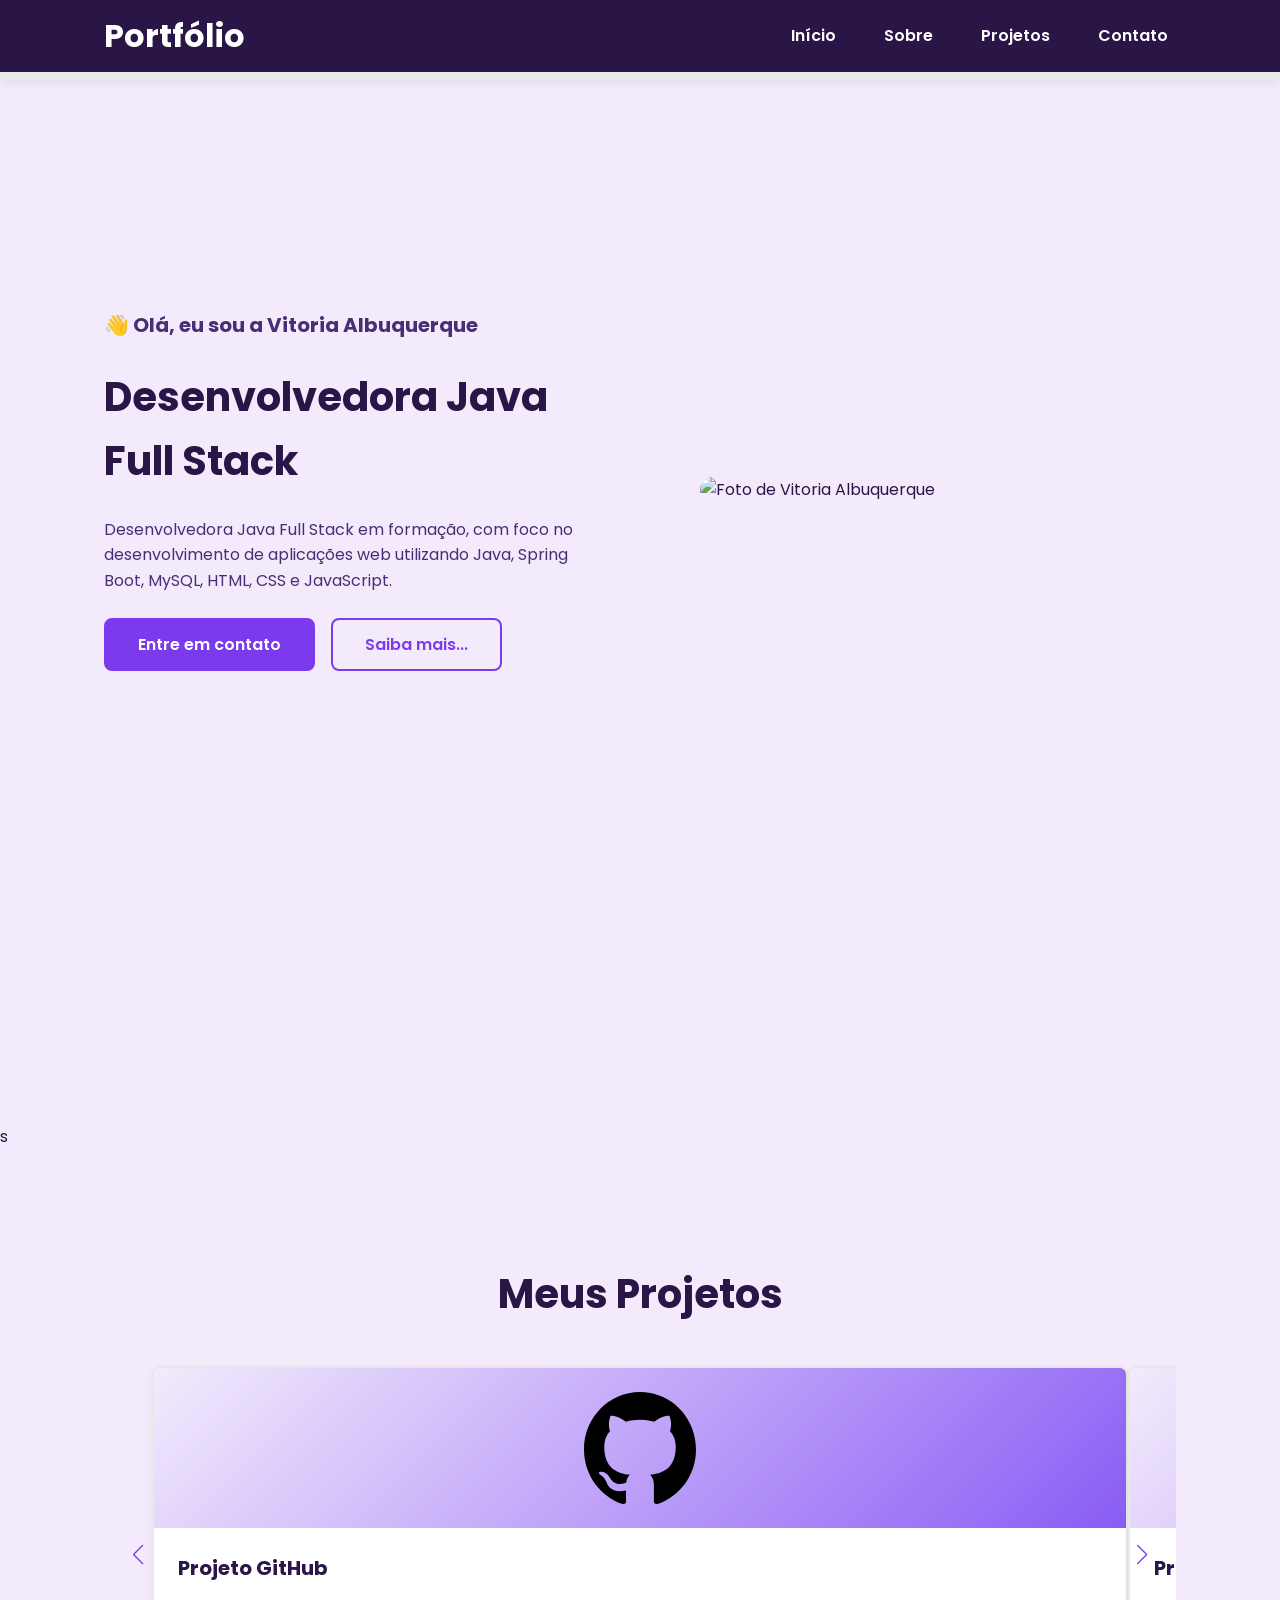
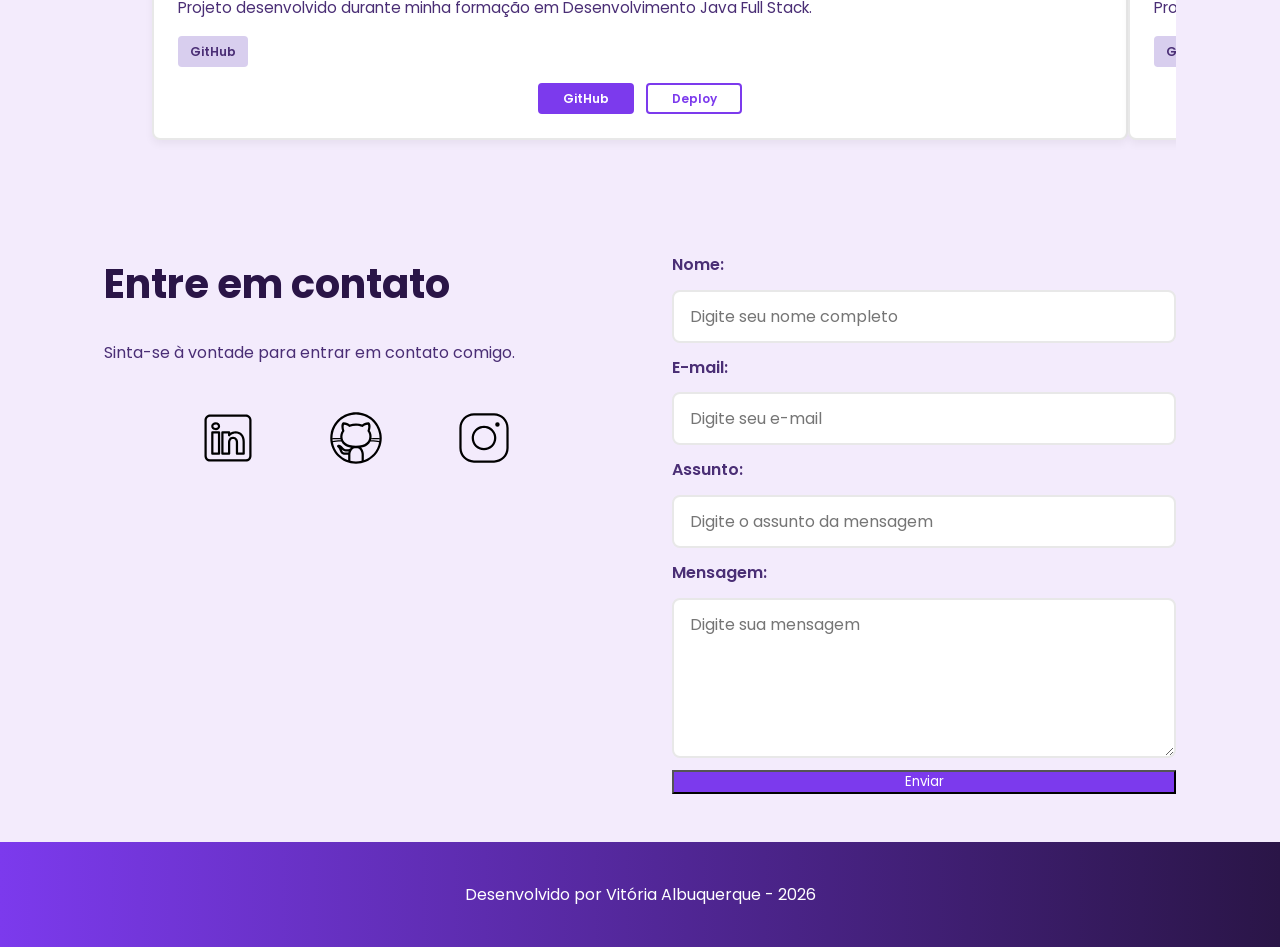
==== commit 7b7e9089: "feat: ajusta estilização do tema e finaliza scripts JS" ====
--- a/index.html
+++ b/index.html
@@ -21,14 +21,12 @@
         href="https://fonts.googleapis.com/css2?family=Poppins:wght@400;500;600;700&display=swap"
         rel="stylesheet">
 
-    <!-- CSS do Swiper -->
-    <link
-        rel="stylesheet"
-        href="https://cdn.jsdelivr.net/npm/swiper@11/swiper-bundle.min.css">
-
-    <!-- CSS principal do projeto -->
+    <!-- SWIPER CSS -->
+    <link rel="stylesheet" href="https://cdn.jsdelivr.net/npm/swiper@11/swiper-bundle.min.css">
+
+    <!-- CSS principal da página -->
     <link rel="stylesheet" href="./assets/css/styles.css">
-
+   </head>
     <!-- Favicon -->
     <link rel="icon" type="image/svg+xml" href="./assets/img/favicon.svg">
 
@@ -158,135 +156,14 @@
 
         </section>
 
-
-
-        <!-- ========================================
-             SEÇÃO SOBRE MIM
-        ========================================= -->
-
-        <section
-            id="about"
-            class="section-container about-container">
-
-
-            <!-- Foto -->
-
-            <figure class="about-image">
-
-                <img
-                    src="https://raw.githubusercontent.com/vitoriaalbuquerqueee/vitoriaalbuquerqueee/main/image_25.png"
-                    width="300"
-                    alt="Foto de Vitoria Albuquerque">
-
-            </figure>
-
-
-            <!-- Conteúdo -->
-
-            <article class="about-content">
-
-                <h2>
-                    Sobre mim
-                </h2>
-
-
-                <p>
-                    Sou Vitoria Albuquerque, estudante de Desenvolvimento
-                    Java Full Stack na Generation Brasil. Estou construindo
-                    minha carreira na área de tecnologia com foco no
-                    desenvolvimento de aplicações web e em boas práticas
-                    de programação.
-                </p>
-
-
-                <p>
-                    Durante minha formação, venho desenvolvendo conhecimentos
-                    em Java, Programação Orientada a Objetos, Spring Boot,
-                    APIs REST, MySQL, HTML, CSS e JavaScript, colocando esses
-                    conhecimentos em prática por meio de projetos e desafios
-                    de desenvolvimento.
-                </p>
-
-
-                <p>
-                    Meu objetivo é conquistar minha primeira oportunidade
-                    como Desenvolvedora Java Júnior, continuar evoluindo
-                    tecnicamente e, futuramente, atuar no mercado internacional.
-                </p>
-
-
-                <!-- GitHub + Currículo + Dados -->
-
-                <div class="about-buttons-data">
-
-
-                    <div class="buttons-container">
-
-                        <!-- GitHub -->
-
-                        <a
-                            href="https://github.com/vitoriaalbuquerqueee"
-                            target="_blank"
-                            rel="noopener noreferrer"
-                            class="botao">
-
-                            GitHub
-
-                        </a>
-
-
-                        <!-- Currículo -->
-
-                        <a
-                            href="https://we.tl/t-dd7UHpYRVGkNbMLz"
-                            target="_blank"
-                            rel="noopener noreferrer"
-                            class="botao-outline">
-
-                            Currículo
-
-                        </a>
-
-                    </div>
-
-
-                    <!-- Dados -->
-
-                    <div class="data-container">
-
-
-                        <div class="data-item">
-
-                            <span class="data-number">
-                                100
-                            </span>
-
-                            <span class="data-label">
-                                Seguidores
-                            </span>
-
-                        </div>
-
-
-                        <div class="data-item">
-
-                            <span class="data-number">
-                                10
-                            </span>
-
-                            <span class="data-label">
-                                Repositórios
-                            </span>
-
-                        </div>
-
-                    </div>
-
-                </div>
-
-            </article>
-
-        </section>
+         <!-- ===================================================
+                    SEÇÃO SOBRE MIM
+          =================================================== -->
+     <section
+    id="about"
+    class="section-container about-container">
+
+      </section>s
 
 
 
@@ -553,9 +430,9 @@
              SEÇÃO CONTATO
         ========================================= -->
 
-        <section
-            id="contact"
+        <section id="contact"
             class="section-container contact-container">
+
 
 
             <!-- Informações de contato -->
@@ -580,7 +457,7 @@
                     <!-- LinkedIn -->
 
                     <a
-                        href="https://www.linkedin.com/in/vit%C3%B3ria-albuquerque/"
+                        href="https://www.linkedin.com/in/vit%C3%B3ria-albuqueerque/"
                         target="_blank"
                         rel="noopener noreferrer"
                         class="social-icon"
@@ -628,84 +505,34 @@
 
             </article>
 
-
-            <!-- Formulário -->
-
-            <form id="formulario">
-
-
-                <label for="nome">
-                    Nome
-                </label>
-
-
-                <input
-                    id="nome"
-                    name="nome"
-                    type="text"
-                    placeholder="Digite o seu nome completo">
-
-
-                <span id="erro-nome"></span>
-
-
-
-                <label for="email">
-                    E-mail
-                </label>
-
-
-                <input
-                    id="email"
-                    name="email"
-                    type="email"
-                    placeholder="Digite o seu e-mail">
-
-
-                <span id="erro-email"></span>
-
-
-
-                <label for="assunto">
-                    Assunto
-                </label>
-
-
-                <input
-                    id="assunto"
-                    name="assunto"
-                    type="text"
-                    placeholder="Digite o assunto da mensagem">
-
-
-                <span id="erro-assunto"></span>
-
-
-
-                <label for="mensagem">
-                    Mensagem
-                </label>
-
-
-                <textarea
-                    id="mensagem"
-                    name="mensagem"
-                    placeholder="Digite a sua mensagem"></textarea>
-
-
-                <span id="erro-mensagem"></span>
-
-
-
-                <button
-                    class="botao"
-                    type="submit">
-
-                    Enviar Mensagem
-
-                </button>
-
-            </form>
+                 <!-- Formulário de Contato -->
+
+                    <form 
+                    id="formulario" 
+                    action="https://formsubmit.co/530978101eb90d927867aa7ff0d3c820" 
+                    method="POST"
+                    >
+                    <!-- Redirecionamento para a página success.html -->
+                    <input type="hidden" name="_next" value="http://127.0.0.1:5500/success.html">
+                    
+                    <!-- Desativação do Captcha -->
+                    <input type="hidden" name="_captcha" value="false">
+
+                    <!-- Campos do Formulário -->
+                    <label for="nome">Nome:</label>
+                    <input id="nome" name="nome" type="text" placeholder="Digite seu nome completo" required>
+
+                    <label for="email">E-mail:</label>
+                    <input id="email" name="email" type="email" placeholder="Digite seu e-mail" required>
+
+                    <label for="assunto">Assunto:</label>
+                    <input id="assunto" name="assunto" type="text" placeholder="Digite o assunto da mensagem" required>
+
+                    <label for="mensagem">Mensagem:</label>
+                    <textarea id="mensagem" name="mensagem" placeholder="Digite sua mensagem" required></textarea>
+
+                    <button type="submit">Enviar</button>
+                    </form>
 
         </section>
 
--- a/assets/css/styles.css
+++ b/assets/css/styles.css
@@ -13,45 +13,40 @@
 }
 
 
-/* ========================================
-   VARIÁVEIS GLOBAIS
+
+/* ========================================
+   VARIÁVEIS GLOBAIS - PALETA DE CORES
 ======================================== */
 
 :root {
-
-    /* Paleta de Cores - Purple */
-
-    --purple-50: #f4eaff;
-    --purple-100: #e9dcfa;
-    --purple-200: #cdb3f0;
-    --purple-300: #b186e5;
-    --purple-400: #9460db;
-    --purple-500: #6b36c8;
-    --purple-600: #5b2ca0;
-    --purple-700: #4c2177;
-    --purple-800: #441f88;
-    --purple-900: #2a0e4d;
-    --purple-950: #1a0730;
+    /* Paleta Lilás Claro e Roxo */
+    --purple-50: #f3ebfc;    
+    --purple-100: #d8ceee;   
+    --purple-200: #b19add;   
+    --purple-300: #9370db;   
+    --purple-400: #8a5cf5;   
+    --purple-500: #7c3aed;   
+    --purple-600: #6d28d9;   
+    --purple-700: #3b2063;   
+    --purple-800: #2a1547;   
+    --purple-900: #170d2b;   
+    --purple-950: #0f091d;   
 
     /* Cores Neutras */
-
     --gray-200: #e8e8e8;
-    --gray-400: #505861;
+    --gray-400: #4a2e75;
     --black: #171717;
-    --white: #faf7ff;
+    --white: #ffffff;
 
     /* Cores de Estado */
-
-    --error: #e63946;
+    --error: #ff4d6d;
 
     /* Sombras */
-
     --shadow-sm: 0 0.25rem 0.5rem rgba(0, 0, 0, 0.05);
-    --shadow-md: 0 0.25rem 0.75rem rgba(107, 54, 200, 0.3);
-    --shadow-lg: 0 0.5rem 1.5rem rgba(107, 54, 200, 0.2);
+    --shadow-md: 0 0.25rem 0.75rem rgba(124, 58, 237, 0.2);
+    --shadow-lg: 0 0.5rem 1.5rem rgba(42, 21, 71, 0.15);
 
     /* Espaçamentos */
-
     --spacing-xs: 0.5rem;
     --spacing-sm: 1rem;
     --spacing-md: 1.5rem;
@@ -60,7 +55,6 @@
     --spacing-2xl: 4rem;
 
     /* Tamanhos de Fonte */
-
     --text-sm: 0.75rem;
     --text-base: 1rem;
     --text-lg: 1.25rem;
@@ -69,7 +63,6 @@
     --text-3xl: 2.5rem;
 
     /* Border Radius */
-
     --radius-sm: 0.25rem;
     --radius-md: 0.5rem;
     --radius-lg: 1rem;
@@ -77,8 +70,61 @@
     --radius-full: 50%;
 
     /* Transição */
-
     --transition-default: all 0.3s ease;
+}
+
+/* ============================================================
+   ESTILOS DE TEMA (LILÁS CLARO + RODAPÉ CORRIGIDO)
+   ============================================================ */
+
+/* Fundo geral da página (Lilás claro suave) */
+body {
+    background-color: #f3ebfc !important;
+    color: #2a1547 !important;
+}
+
+/* Remove fundo branco das seções */
+main, 
+section, 
+.home-container, 
+.hero-container,
+.section-container {
+    background-color: transparent !important;
+}
+
+/* Títulos principais */
+h1, h2, h3, .nav-link {
+    color: #2a1547 !important;
+}
+
+/* Descrições e parágrafos */
+p, span, label, .home-description {
+    color: #4a2e75 !important;
+}
+
+/* Cabeçalho */
+header {
+    background-color: #2a1547 !important;
+}
+
+/* Botões */
+.botao, button[type="submit"] {
+    background-color: #7c3aed !important;
+    color: #ffffff !important;
+}
+
+/* Rodapé sem tarja escura no texto */
+footer {
+    background-color: #2a1547 !important;
+}
+
+footer p, 
+footer span, 
+.footer-text {
+    background-color: transparent !important; /* Remove o fundo preto interno */
+    color: #ffffff !important;               /* Texto branco com contraste limpo */
+    display: inline-block;
+    padding: 0 !important;
 }
 
 
@@ -1138,5 +1184,6 @@
         width: 100%;
         max-width: 20rem;
         padding: 0.75rem var(--spacing-lg);
-    }
-}+
+    }
+}
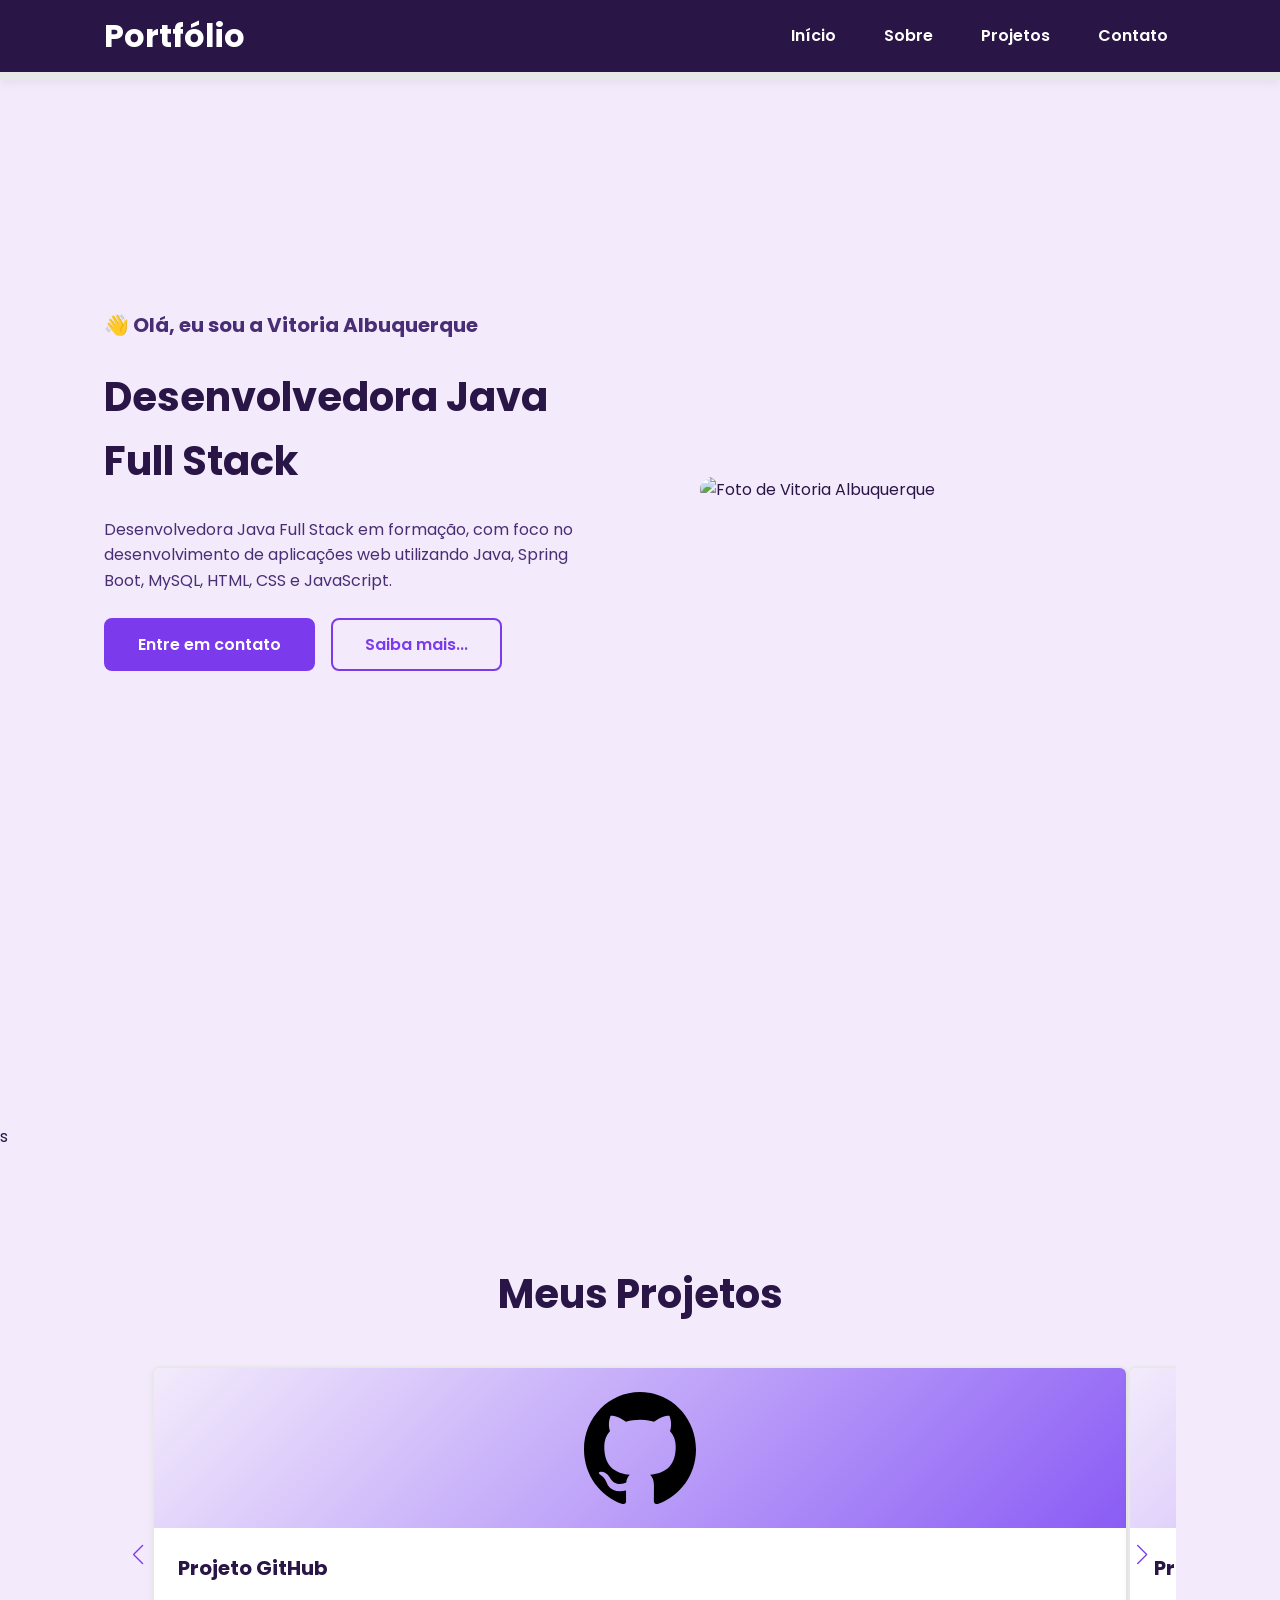
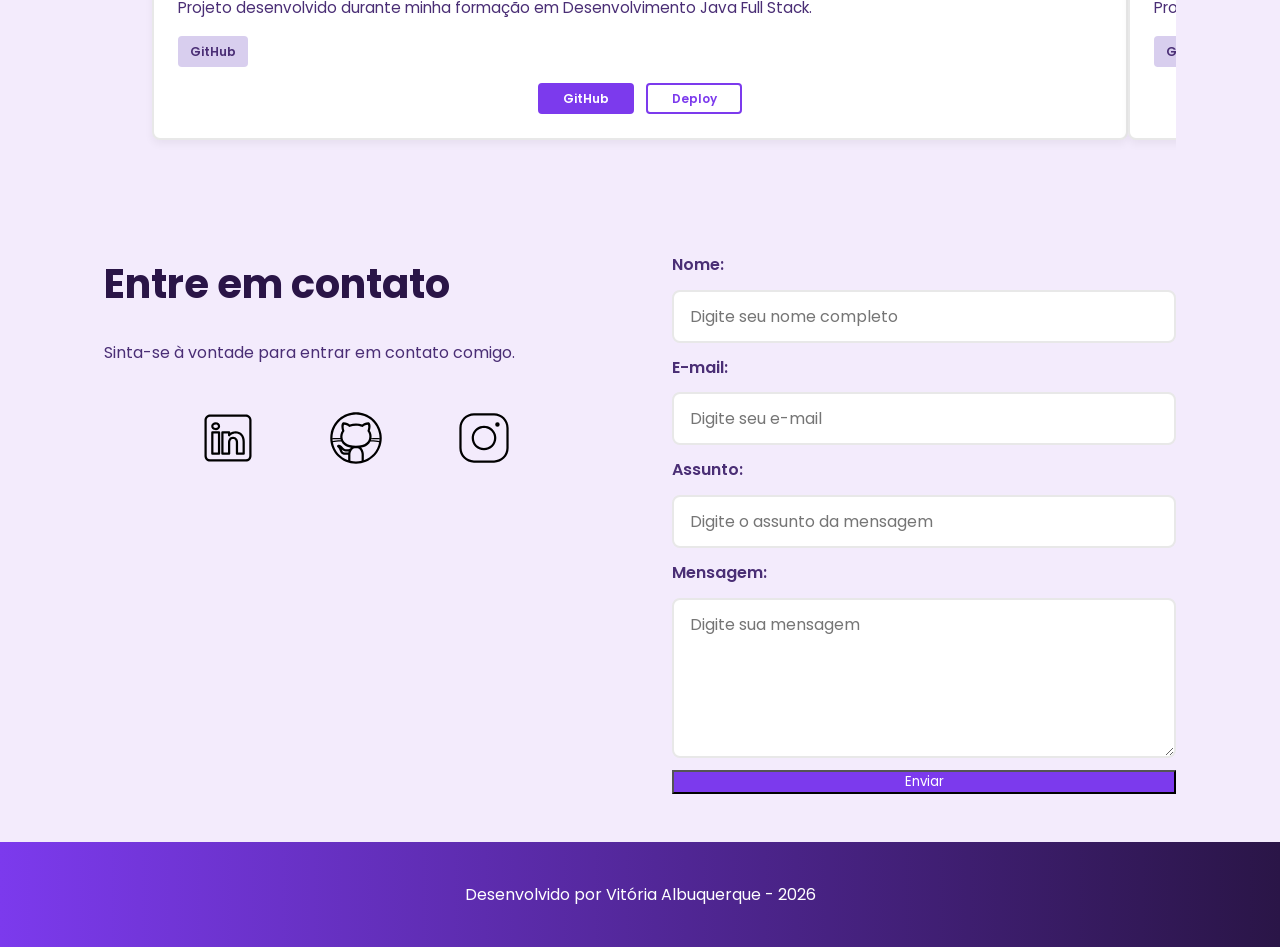
==== commit a215b39b: "fix: responsividade mobile e swiper" ====
--- a/index.html
+++ b/index.html
@@ -2,7 +2,8 @@
 <html lang="pt-br">
 
 <head>
-
+    
+<link rel="stylesheet" href="./assets/css/styles.css">
     <!-- Configurações da página -->
     <meta charset="UTF-8">
     <meta name="viewport" content="width=device-width, initial-scale=1.0">
--- a/assets/css/styles.css
+++ b/assets/css/styles.css
@@ -748,6 +748,14 @@
 
 
 /* ========================================
+   PREVENÇÃO GLOBAL DE OVERFLOW HORIZONTAL
+======================================== */
+html, body {
+    max-width: 100vw;
+    overflow-x: hidden !important;
+}
+
+/* ========================================
    RESPONSIVIDADE - TABLET
    Generation Cookbook
 ======================================== */
@@ -790,6 +798,8 @@
 
     .hero-image img {
         max-width: 24rem;
+        width: 100%;
+        height: auto;
     }
 
     /* ABOUT */
@@ -800,17 +810,24 @@
 
     .about-image img {
         max-width: 16rem;
+        width: 100%;
+        height: auto;
     }
 
     /* PROJECTS */
 
     .projects-container {
-        margin: var(--spacing-sm) var(--spacing-lg);
+        margin: var(--spacing-sm) auto;
+        width: 100%;
+        max-width: 100%;
     }
 
     .projects-swiper {
-        margin: 0;
-        padding: var(--spacing-sm) var(--spacing-lg) 2.5rem;
+        margin: 0 auto;
+        padding: var(--spacing-sm) 0 2.5rem;
+        width: 100%;
+        max-width: 100vw;
+        overflow: hidden !important;
     }
 
     .project-card {
@@ -832,7 +849,7 @@
 
     .swiper-button-next,
     .swiper-button-prev {
-        display: none;
+        display: none !important;
     }
 
     /* SUCCESS */
@@ -876,13 +893,14 @@
     .hero-container {
         flex-direction: column-reverse;
         gap: var(--spacing-lg);
-        min-height: 60vh;
+        min-height: auto;
         text-align: center;
+        padding: var(--spacing-lg) var(--spacing-md);
     }
 
     .hero-content,
     .hero-image {
-        width: 90%;
+        width: 100%;
     }
 
     .hero-content {
@@ -890,7 +908,9 @@
     }
 
     .hero-image img {
-        max-width: 20rem;
+        max-width: 18rem;
+        width: 100%;
+        height: auto;
     }
 
     .buttons-container {
@@ -909,31 +929,39 @@
 
     .about-container {
         flex-direction: column;
+        align-items: center;
         gap: var(--spacing-lg);
-        margin: var(--spacing-lg);
+        margin: var(--spacing-lg) auto;
         padding: var(--spacing-lg);
+        width: 90%;
     }
 
     .about-image {
         width: 100%;
+        display: flex;
+        justify-content: center;
     }
 
     .about-image img {
-        max-width: 16rem;
+        max-width: 14rem;
+        width: 100%;
+        height: auto;
     }
 
     .about-content {
         width: 100%;
+        text-align: center;
     }
 
     .about-buttons-data {
         flex-direction: column;
         gap: var(--spacing-md);
-        align-items: stretch;
+        align-items: center;
     }
 
     .about-buttons-data .buttons-container {
         justify-content: center;
+        width: 100%;
     }
 
     .data-container {
@@ -1025,18 +1053,23 @@
     }
 
     .hero-image img {
-        max-width: 20rem;
+        max-width: 16rem;
+        width: 100%;
+        height: auto;
     }
 
     /* ABOUT */
 
     .about-container {
-        margin: var(--spacing-lg) 0.5rem;
+        margin: var(--spacing-md) auto;
         padding: var(--spacing-md);
+        width: 92%;
     }
 
     .about-image img {
-        max-width: 14rem;
+        max-width: 12rem;
+        width: 100%;
+        height: auto;
     }
 
     .about-buttons-data .botao,
@@ -1055,23 +1088,27 @@
         font-size: var(--text-sm);
     }
 
-    /* PROJECTS */
+    /* PROJECTS & SWIPER FIX */
 
     .projects-container {
-        margin: var(--spacing-lg) auto 0;
+        margin: var(--spacing-md) auto 0;
+        width: 100%;
+        max-width: 100%;
     }
 
     .projects-swiper {
         position: relative;
-        margin: 0;
-        padding: var(--spacing-sm) 0 2rem;
-        overflow: visible;
+        margin: 0 auto;
+        padding: var(--spacing-sm) 0 2.5rem;
+        width: 100%;
+        max-width: 100%;
+        overflow: hidden !important; /* Corrige o vazamento de tela */
     }
 
     .project-card {
-        width: 100%;
+        width: 85% !important; /* Permite que o Swiper calcule a largura dinamicamente */
         max-width: 20rem;
-        min-height: 20rem;
+        min-height: 22rem;
         margin: 0 auto;
     }
 
@@ -1104,6 +1141,7 @@
 
     .contact-container {
         width: 100%;
+        padding: 0 var(--spacing-xs);
     }
 
     .contact-info p {
@@ -1112,19 +1150,21 @@
 
     .social-container {
         flex-wrap: wrap;
-        gap: var(--spacing-lg);
+        gap: var(--spacing-md);
         margin-bottom: var(--spacing-xs);
+        justify-content: center;
     }
 
     .social-icon {
-        width: 4rem;
-        height: 4rem;
+        width: 3.5rem;
+        height: 3.5rem;
     }
 
     /* FORMULÁRIO */
 
     form {
         gap: var(--spacing-sm);
+        width: 100%;
     }
 
     form label {
@@ -1133,6 +1173,7 @@
 
     form input,
     form textarea {
+        width: 100%;
         padding: 0.75rem;
         font-size: var(--text-base);
     }
@@ -1184,6 +1225,5 @@
         width: 100%;
         max-width: 20rem;
         padding: 0.75rem var(--spacing-lg);
-
-    }
-}
+    }
+}
--- a/assets/css/styles.css
+++ b/assets/css/styles.css
@@ -748,6 +748,14 @@
 
 
 /* ========================================
+   PREVENÇÃO GLOBAL DE OVERFLOW HORIZONTAL
+======================================== */
+html, body {
+    max-width: 100vw;
+    overflow-x: hidden !important;
+}
+
+/* ========================================
    RESPONSIVIDADE - TABLET
    Generation Cookbook
 ======================================== */
@@ -790,6 +798,8 @@
 
     .hero-image img {
         max-width: 24rem;
+        width: 100%;
+        height: auto;
     }
 
     /* ABOUT */
@@ -800,17 +810,24 @@
 
     .about-image img {
         max-width: 16rem;
+        width: 100%;
+        height: auto;
     }
 
     /* PROJECTS */
 
     .projects-container {
-        margin: var(--spacing-sm) var(--spacing-lg);
+        margin: var(--spacing-sm) auto;
+        width: 100%;
+        max-width: 100%;
     }
 
     .projects-swiper {
-        margin: 0;
-        padding: var(--spacing-sm) var(--spacing-lg) 2.5rem;
+        margin: 0 auto;
+        padding: var(--spacing-sm) 0 2.5rem;
+        width: 100%;
+        max-width: 100vw;
+        overflow: hidden !important;
     }
 
     .project-card {
@@ -832,7 +849,7 @@
 
     .swiper-button-next,
     .swiper-button-prev {
-        display: none;
+        display: none !important;
     }
 
     /* SUCCESS */
@@ -876,13 +893,14 @@
     .hero-container {
         flex-direction: column-reverse;
         gap: var(--spacing-lg);
-        min-height: 60vh;
+        min-height: auto;
         text-align: center;
+        padding: var(--spacing-lg) var(--spacing-md);
     }
 
     .hero-content,
     .hero-image {
-        width: 90%;
+        width: 100%;
     }
 
     .hero-content {
@@ -890,7 +908,9 @@
     }
 
     .hero-image img {
-        max-width: 20rem;
+        max-width: 18rem;
+        width: 100%;
+        height: auto;
     }
 
     .buttons-container {
@@ -909,31 +929,39 @@
 
     .about-container {
         flex-direction: column;
+        align-items: center;
         gap: var(--spacing-lg);
-        margin: var(--spacing-lg);
+        margin: var(--spacing-lg) auto;
         padding: var(--spacing-lg);
+        width: 90%;
     }
 
     .about-image {
         width: 100%;
+        display: flex;
+        justify-content: center;
     }
 
     .about-image img {
-        max-width: 16rem;
+        max-width: 14rem;
+        width: 100%;
+        height: auto;
     }
 
     .about-content {
         width: 100%;
+        text-align: center;
     }
 
     .about-buttons-data {
         flex-direction: column;
         gap: var(--spacing-md);
-        align-items: stretch;
+        align-items: center;
     }
 
     .about-buttons-data .buttons-container {
         justify-content: center;
+        width: 100%;
     }
 
     .data-container {
@@ -1025,18 +1053,23 @@
     }
 
     .hero-image img {
-        max-width: 20rem;
+        max-width: 16rem;
+        width: 100%;
+        height: auto;
     }
 
     /* ABOUT */
 
     .about-container {
-        margin: var(--spacing-lg) 0.5rem;
+        margin: var(--spacing-md) auto;
         padding: var(--spacing-md);
+        width: 92%;
     }
 
     .about-image img {
-        max-width: 14rem;
+        max-width: 12rem;
+        width: 100%;
+        height: auto;
     }
 
     .about-buttons-data .botao,
@@ -1055,23 +1088,27 @@
         font-size: var(--text-sm);
     }
 
-    /* PROJECTS */
+    /* PROJECTS & SWIPER FIX */
 
     .projects-container {
-        margin: var(--spacing-lg) auto 0;
+        margin: var(--spacing-md) auto 0;
+        width: 100%;
+        max-width: 100%;
     }
 
     .projects-swiper {
         position: relative;
-        margin: 0;
-        padding: var(--spacing-sm) 0 2rem;
-        overflow: visible;
+        margin: 0 auto;
+        padding: var(--spacing-sm) 0 2.5rem;
+        width: 100%;
+        max-width: 100%;
+        overflow: hidden !important; /* Corrige o vazamento de tela */
     }
 
     .project-card {
-        width: 100%;
+        width: 85% !important; /* Permite que o Swiper calcule a largura dinamicamente */
         max-width: 20rem;
-        min-height: 20rem;
+        min-height: 22rem;
         margin: 0 auto;
     }
 
@@ -1104,6 +1141,7 @@
 
     .contact-container {
         width: 100%;
+        padding: 0 var(--spacing-xs);
     }
 
     .contact-info p {
@@ -1112,19 +1150,21 @@
 
     .social-container {
         flex-wrap: wrap;
-        gap: var(--spacing-lg);
+        gap: var(--spacing-md);
         margin-bottom: var(--spacing-xs);
+        justify-content: center;
     }
 
     .social-icon {
-        width: 4rem;
-        height: 4rem;
+        width: 3.5rem;
+        height: 3.5rem;
     }
 
     /* FORMULÁRIO */
 
     form {
         gap: var(--spacing-sm);
+        width: 100%;
     }
 
     form label {
@@ -1133,6 +1173,7 @@
 
     form input,
     form textarea {
+        width: 100%;
         padding: 0.75rem;
         font-size: var(--text-base);
     }
@@ -1184,6 +1225,5 @@
         width: 100%;
         max-width: 20rem;
         padding: 0.75rem var(--spacing-lg);
-
-    }
-}
+    }
+}
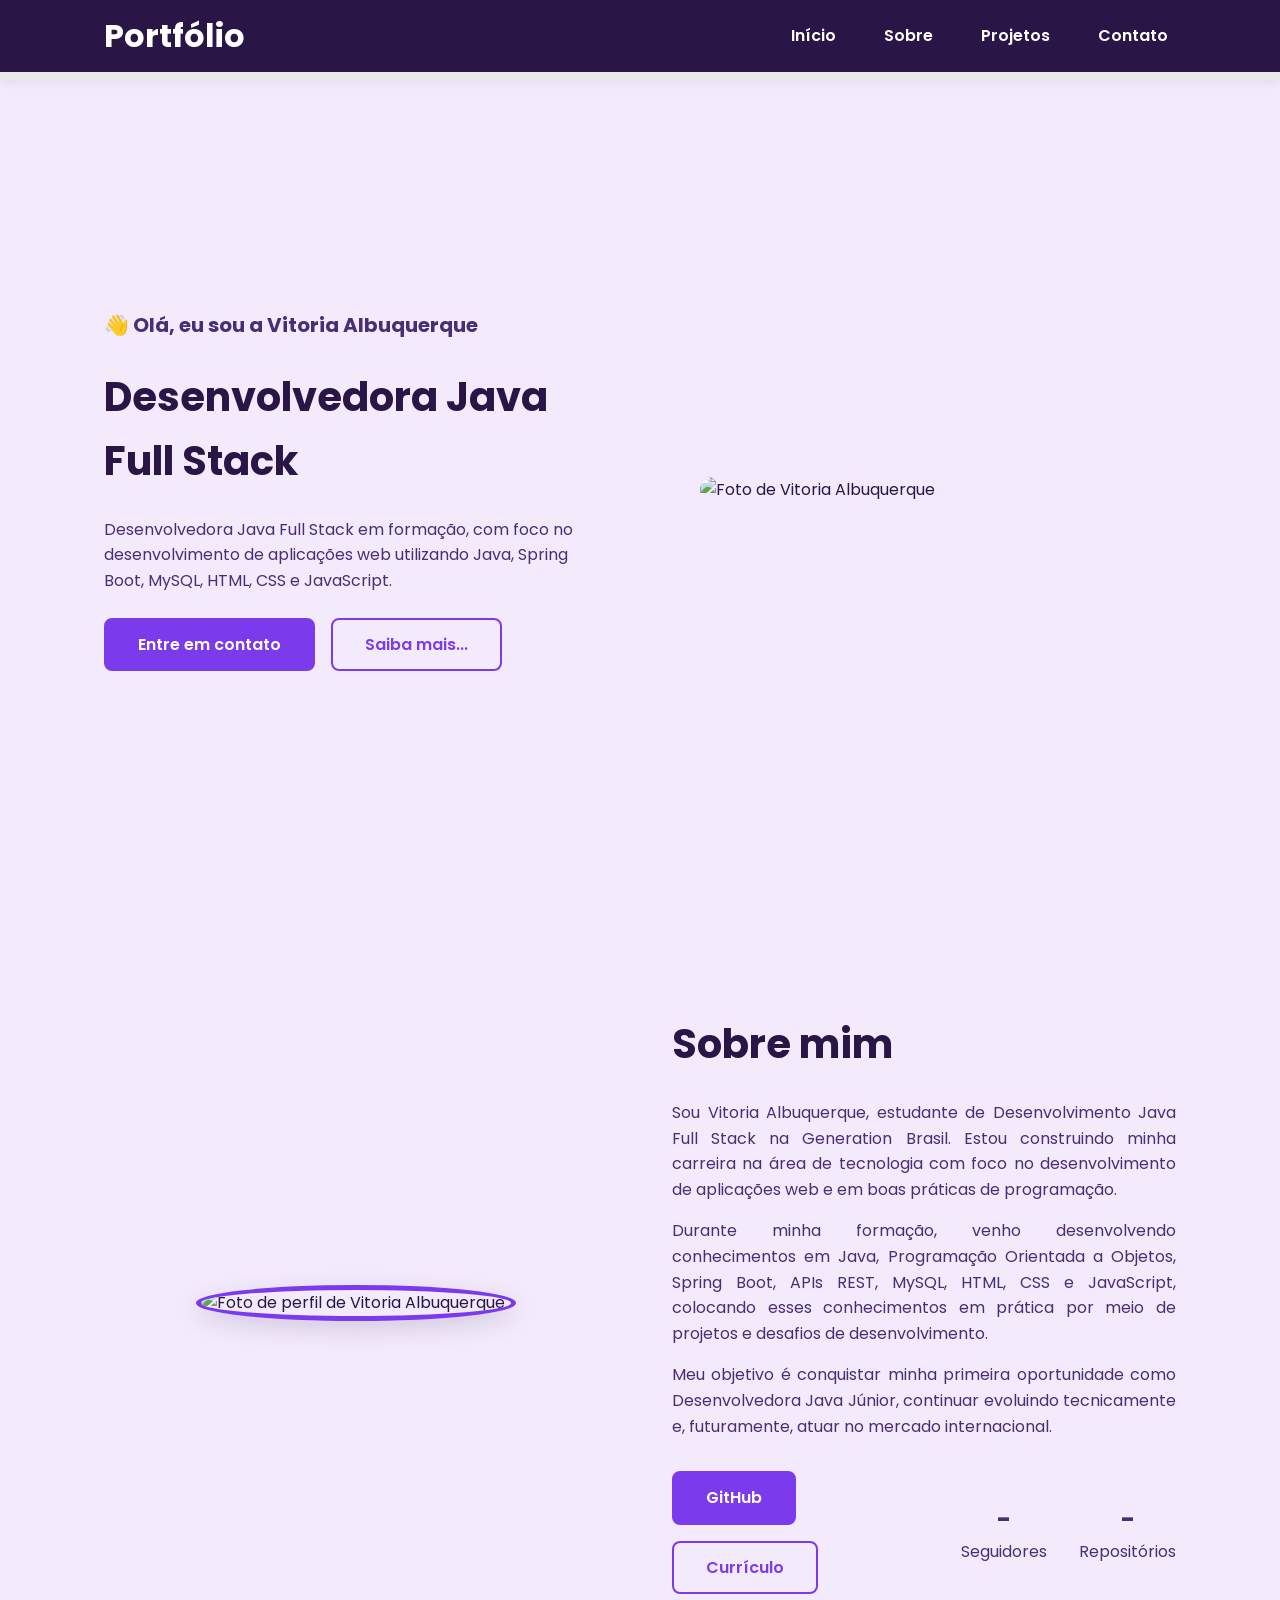
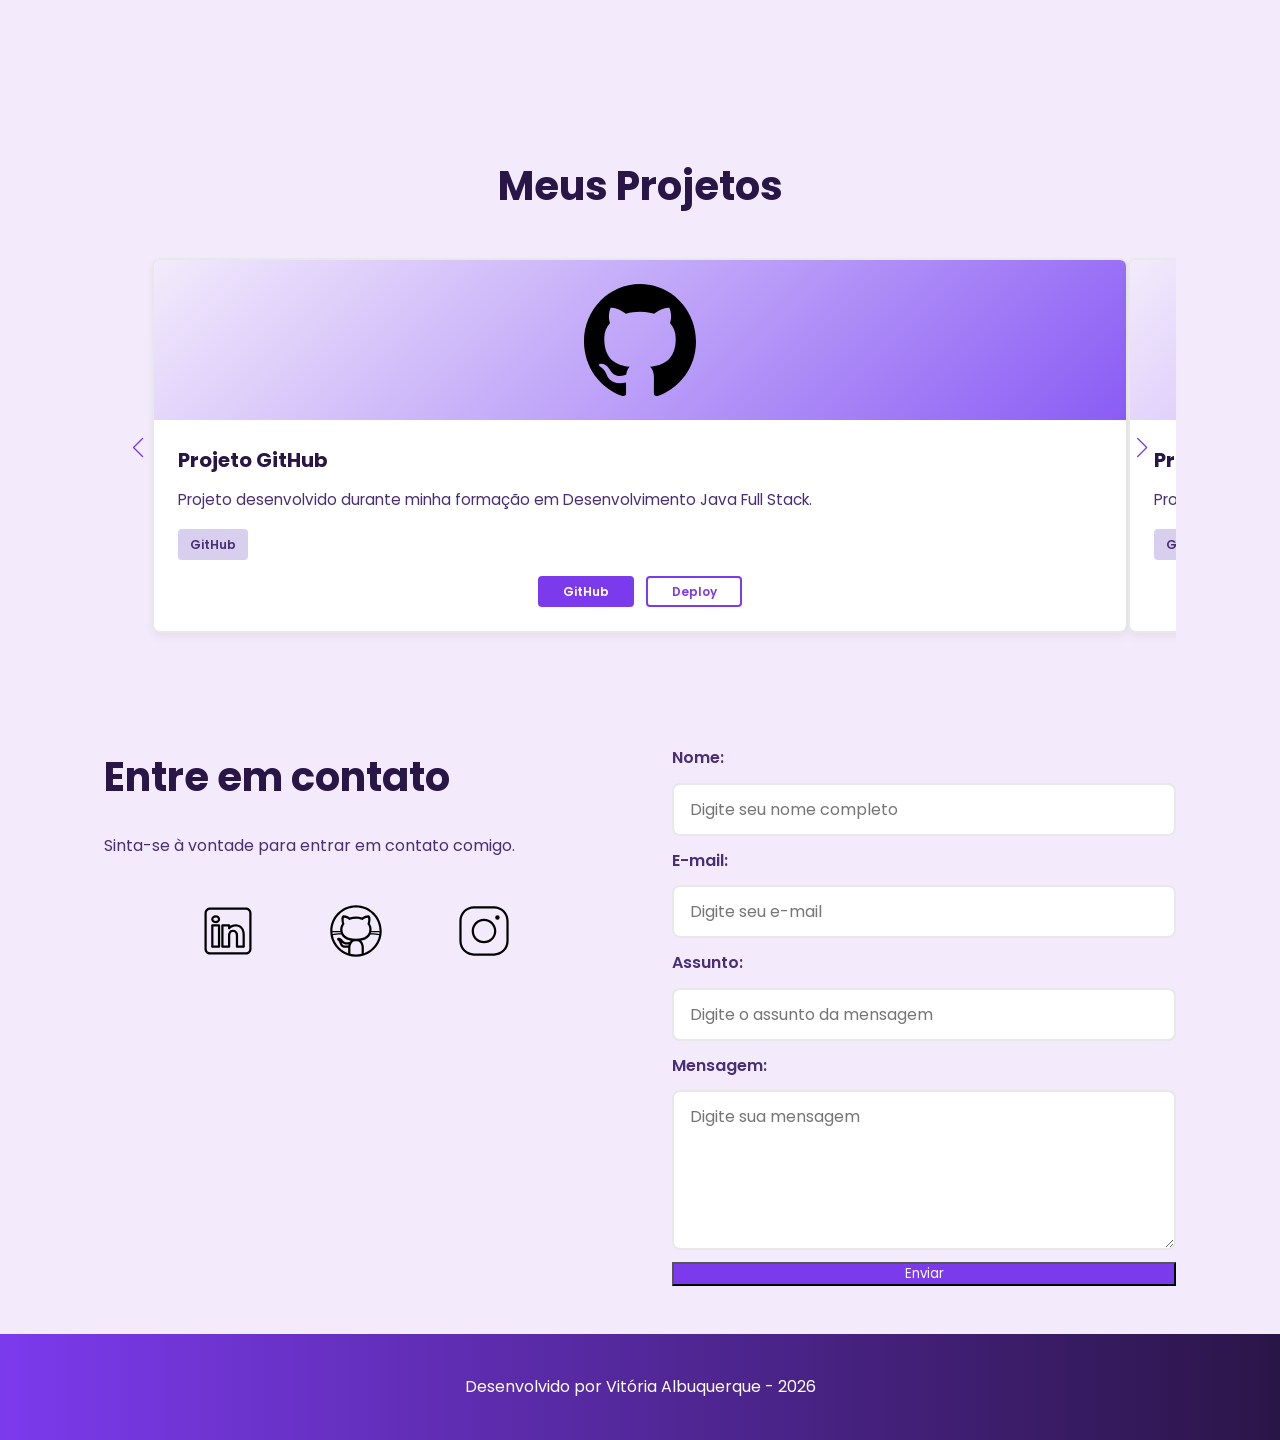
==== commit ec1e89c5: "feat: finaliza pagina com script e estilos ajustados" ====
--- a/index.html
+++ b/index.html
@@ -3,7 +3,8 @@
 
 <head>
     
-<link rel="stylesheet" href="./assets/css/styles.css">
+
+    
     <!-- Configurações da página -->
     <meta charset="UTF-8">
     <meta name="viewport" content="width=device-width, initial-scale=1.0">
@@ -157,14 +158,45 @@
 
         </section>
 
-         <!-- ===================================================
-                    SEÇÃO SOBRE MIM
-          =================================================== -->
-     <section
-    id="about"
-    class="section-container about-container">
-
-      </section>s
+     <!-- ===================================================
+              SEÇÃO SOBRE MIM
+=================================================== -->
+<section id="about" class="section-container about-container">
+  <figure class="about-image">
+    <img src="https://raw.githubusercontent.com/vitoriaalbuquerqueee/vitoriaalbuquerqueee/main/image_25.png" alt="Foto de perfil de Vitoria Albuquerque">
+  </figure>
+
+  <article class="about-content">
+    <h2>Sobre mim</h2>
+    <p>
+      Sou Vitoria Albuquerque, estudante de Desenvolvimento Java Full Stack na Generation Brasil. Estou construindo minha carreira na área de tecnologia com foco no desenvolvimento de aplicações web e em boas práticas de programação.
+    </p>
+    <p>
+      Durante minha formação, venho desenvolvendo conhecimentos em Java, Programação Orientada a Objetos, Spring Boot, APIs REST, MySQL, HTML, CSS e JavaScript, colocando esses conhecimentos em prática por meio de projetos e desafios de desenvolvimento.
+    </p>
+    <p>
+      Meu objetivo é conquistar minha primeira oportunidade como Desenvolvedora Java Júnior, continuar evoluindo tecnicamente e, futuramente, atuar no mercado internacional.
+    </p>
+
+    <div class="about-buttons-data">
+      <div class="buttons-container">
+        <a href="https://github.com/vitoriaalbuquerqueee" target="_blank" rel="noopener noreferrer" class="botao">GitHub</a>
+        <a href="https://we.tl/t-dd7UHpYRVGkNbMLz" target="_blank" rel="noopener noreferrer" class="botao-outline">Currículo</a>
+      </div>
+
+      <div class="data-container">
+        <div class="data-item">
+          <span class="data-number" id="github-followers">-</span>
+          <span class="data-label">Seguidores</span>
+        </div>
+        <div class="data-item">
+          <span class="data-number" id="github-repos">-</span>
+          <span class="data-label">Repositórios</span>
+        </div>
+      </div>
+    </div>
+  </article>
+</section>
 
 
 
@@ -561,7 +593,7 @@
 
     <!-- JavaScript do projeto -->
 
-    <script src="./assets/js/script.js"></script>
+    <script src="./assets/JS/script.js"></script>
 
 </body>
 
